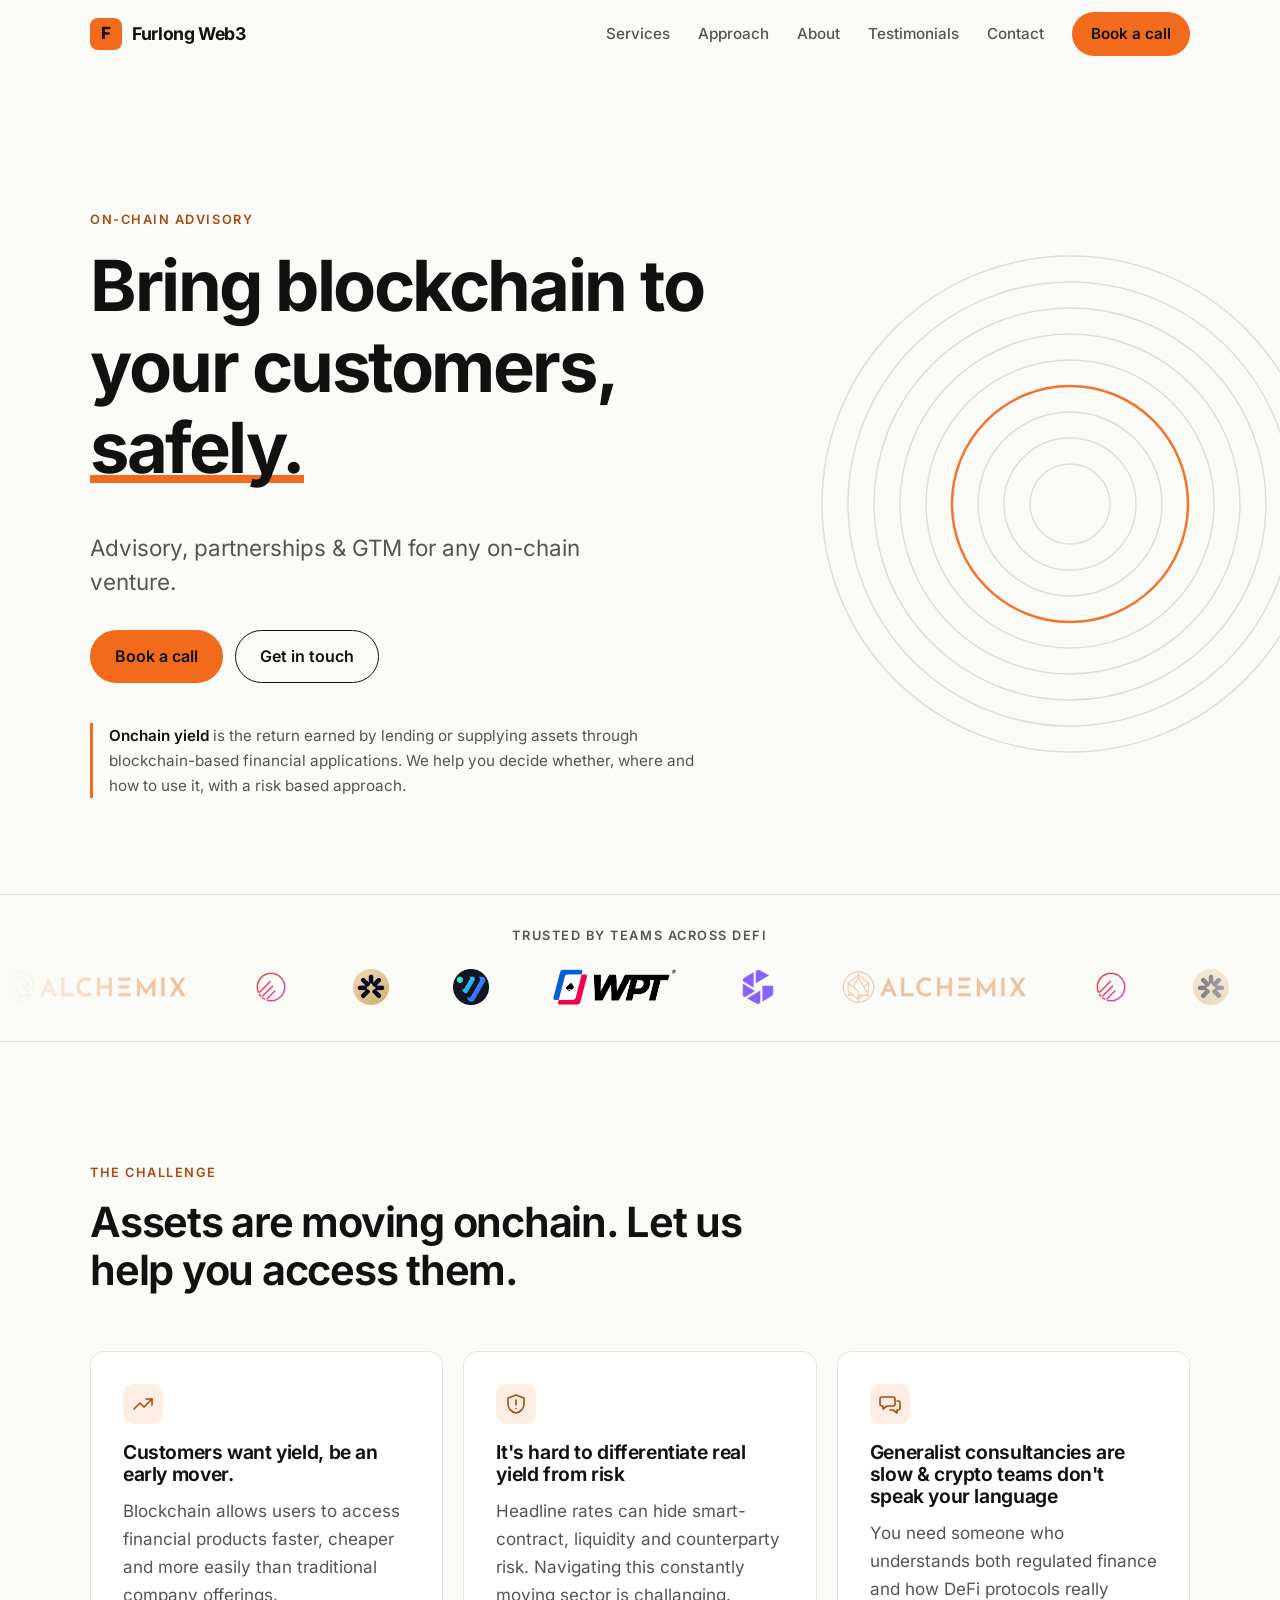
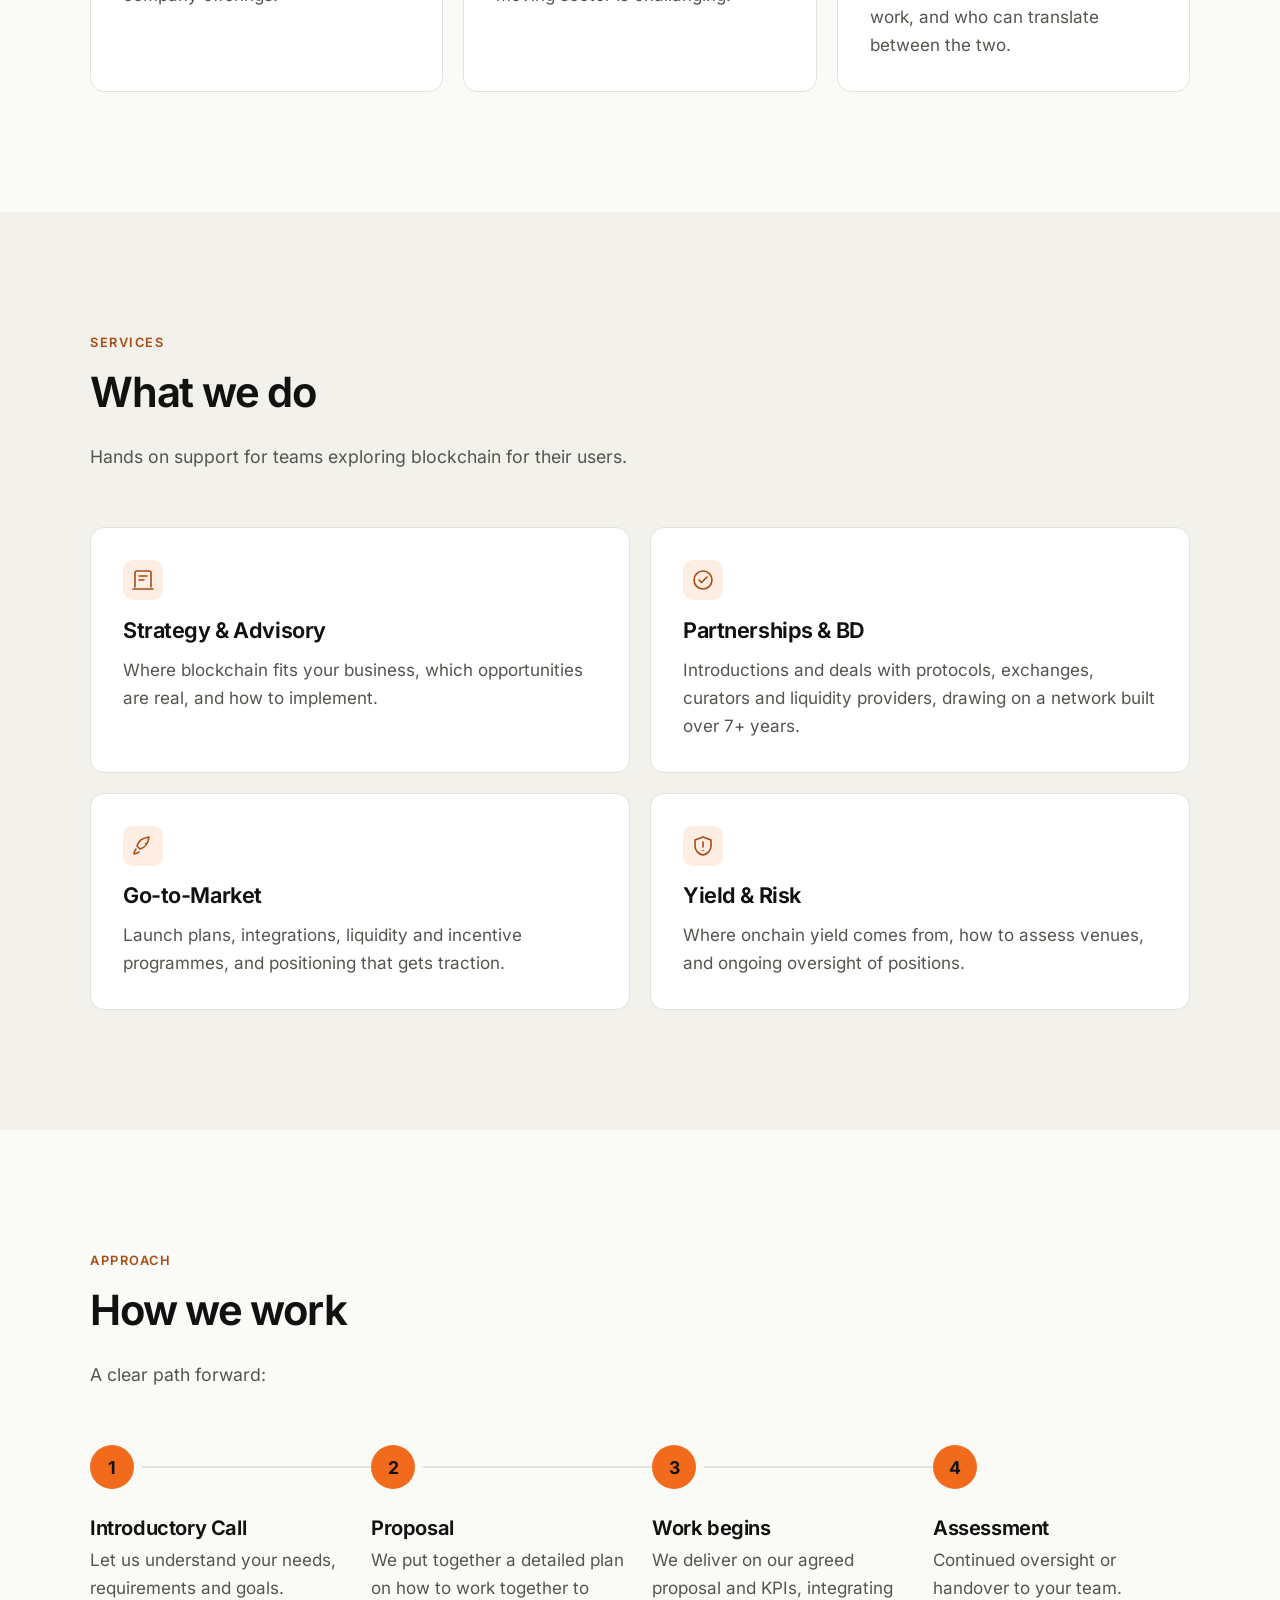
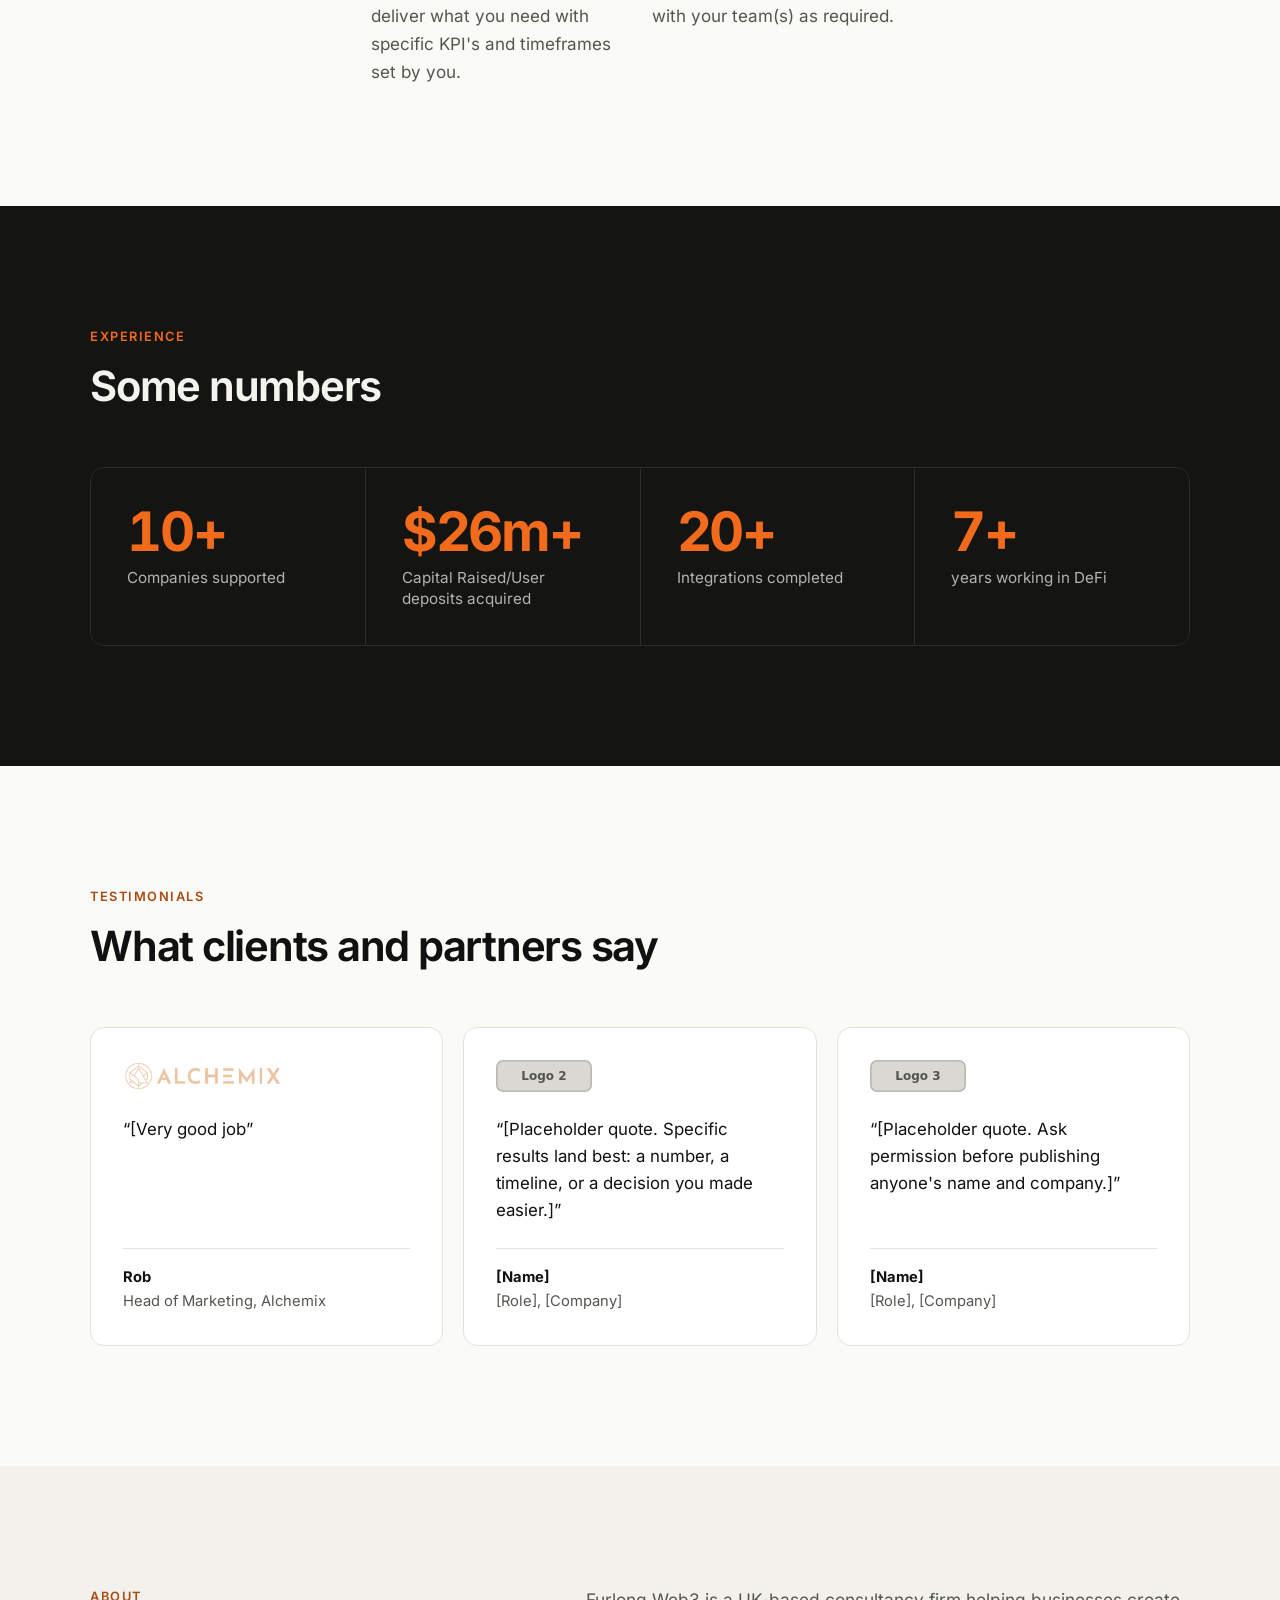
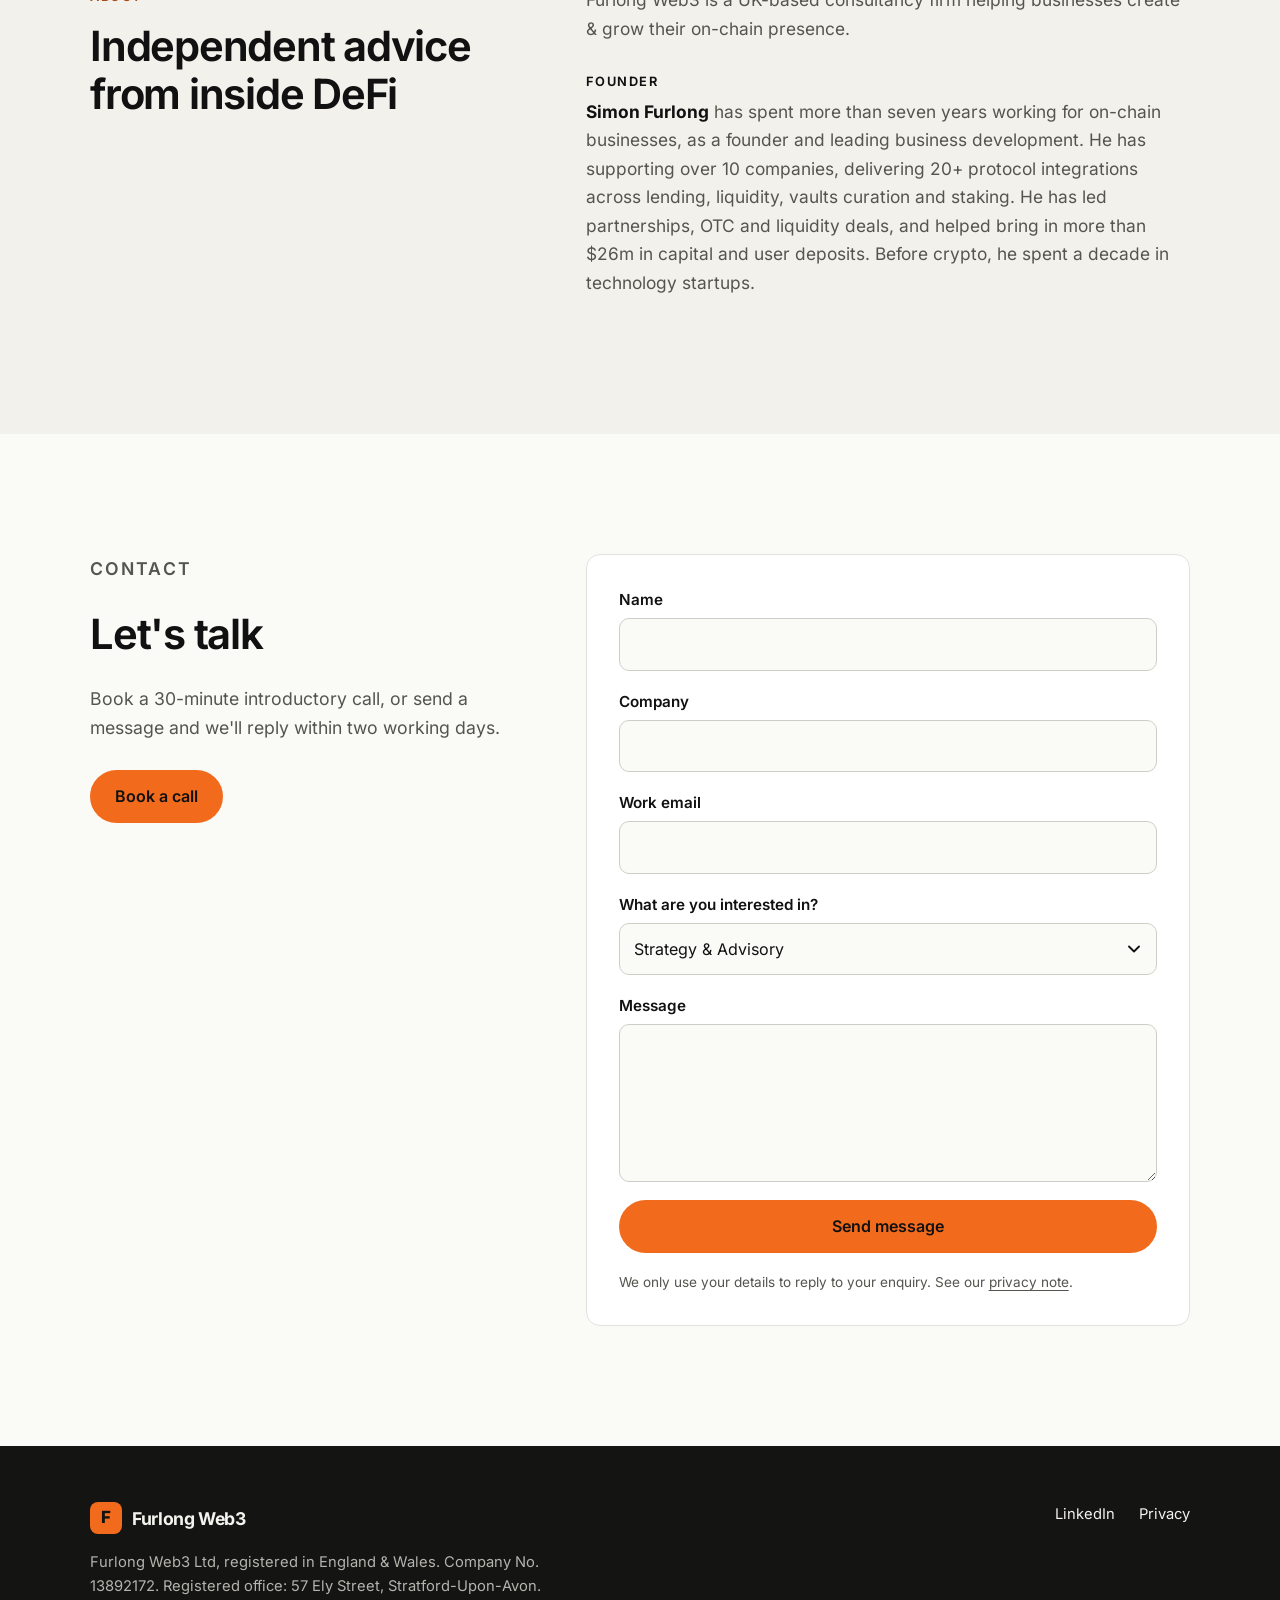
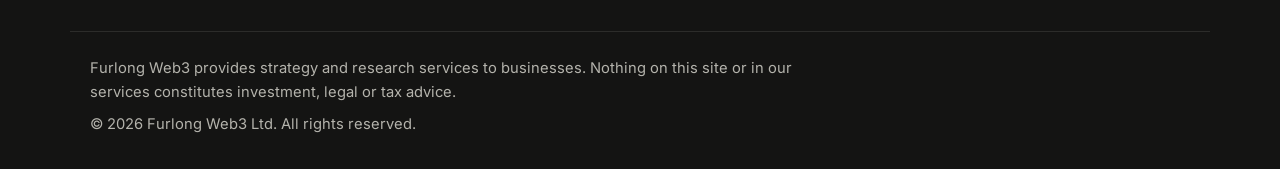
==== index.html @ 5fdbb3d7 "Update index.html" ====
<!doctype html>
<html lang="en-GB">
<head>
  <meta charset="utf-8">
  <meta name="viewport" content="width=device-width, initial-scale=1">

  <!-- ============================================================
       SEO & SHARING
       EDIT: brand name — if you rename the business, also change
       "Furlong Web3" in the tags below (search engines and social
       previews read these before any JavaScript runs).
       EDIT: replace https://YOUR-DOMAIN.com with your real domain.
       ============================================================ -->
  <title>Furlong Web3 | DeFi yield advisory for fintechs and financial firms</title>
  <meta name="description" content="Furlong Web3 helps fintechs, neobanks, exchanges, wallets and financial firms offer or use onchain (DeFi) yield safely, from first briefing to launch and ongoing oversight. UK-based.">
  <link rel="canonical" href="https://YOUR-DOMAIN.com/">
  <meta name="theme-color" content="#FAFAF7">

  <!-- Open Graph (LinkedIn, Slack, WhatsApp, Facebook previews) -->
  <meta property="og:type" content="website">
  <meta property="og:site_name" content="Furlong Web3">
  <meta property="og:title" content="Furlong Web3 | Bring DeFi yield to your customers, safely">
  <meta property="og:description" content="Advisory for fintechs and financial firms entering onchain yield, from first briefing to launch and beyond.">
  <meta property="og:url" content="https://YOUR-DOMAIN.com/">
  <meta property="og:image" content="https://YOUR-DOMAIN.com/assets/og-image.png">
  <meta property="og:image:width" content="1200">
  <meta property="og:image:height" content="630">
  <meta property="og:image:alt" content="Furlong Web3: DeFi yield advisory for fintechs and financial firms">
  <meta property="og:locale" content="en_GB">

  <!-- Twitter / X card -->
  <meta name="twitter:card" content="summary_large_image">
  <meta name="twitter:title" content="Furlong Web3 | Bring DeFi yield to your customers, safely">
  <meta name="twitter:description" content="Advisory for fintechs and financial firms entering onchain yield, from first briefing to launch and beyond.">
  <meta name="twitter:image" content="https://YOUR-DOMAIN.com/assets/og-image.png">

  <!-- Icons -->
  <link rel="icon" href="assets/favicon.svg" type="image/svg+xml">
  <link rel="icon" href="assets/favicon-32.png" sizes="32x32" type="image/png">
  <link rel="apple-touch-icon" href="assets/apple-touch-icon.png">

  <!-- Font (self-hosted, so no third-party requests) + styles -->
  <link rel="preload" href="assets/fonts/inter-var-latin.woff2" as="font" type="font/woff2" crossorigin>
  <link rel="stylesheet" href="styles.css">
  <script>document.documentElement.classList.add('js')</script>
  <script defer src="script.js"></script>

  <!-- OPTIONAL: privacy-friendly analytics (no cookies, so no cookie banner needed).
       Pick ONE of the two snippets below and delete the two lines around it
       that say "START" and "END". -->
  <!-- Plausible (paid): set YOUR-DOMAIN.com. -->
  <!-- Plausible START
  <script defer data-domain="YOUR-DOMAIN.com" src="https://plausible.io/js/script.js"></script>
  END -->
  <!-- Cloudflare Web Analytics (free): token from Cloudflare dashboard, Web Analytics. -->
  <!-- Cloudflare START
  <script defer src="https://static.cloudflareinsights.com/beacon.min.js" data-cf-beacon='{"token": "YOUR-CLOUDFLARE-TOKEN"}'></script>
  END -->
</head>
<body>
  <a class="skip-link" href="#main">Skip to content</a>

  <!-- ==================== HEADER ==================== -->
  <header class="site-header" id="top">
    <div class="container header-inner">
      <a class="logo" href="#top">
        <span class="logo-mark" aria-hidden="true">F</span>
        <span class="logo-text" data-brand>Furlong Web3</span>
      </a>

      <button class="menu-toggle" type="button" aria-expanded="false" aria-controls="site-nav">
        <span class="menu-toggle-bars" aria-hidden="true"></span>
        <span class="menu-toggle-label">Menu</span>
      </button>

      <nav class="site-nav" id="site-nav" aria-label="Main">
        <ul>
          <li><a href="#services">Services</a></li>
          <li><a href="#approach">Approach</a></li>
          <li><a href="#about">About</a></li>
          <!-- If you hide the Testimonials section, delete this line too -->
          <li><a href="#testimonials">Testimonials</a></li>
          <li><a href="#contact">Contact</a></li>
        </ul>
        <!-- EDIT: Calendly link (appears 3 times on this page; use find-and-replace) -->
        <a class="btn btn-primary btn-sm" href="https://calendly.com/simon-furlong87/30min" target="_blank" rel="noopener">Book a call</a>
      </nav>
    </div>
  </header>

  <main id="main">

    <!-- ==================== HERO ==================== -->
    <section class="hero" aria-labelledby="hero-title">
      <div class="container hero-inner">
        <!-- Decorative rings (desktop only) -->
        <svg class="hero-art" viewBox="0 0 520 520" aria-hidden="true" focusable="false"><g fill="none" stroke="currentColor" stroke-width="1.5"><circle cx="260" cy="260" r="40"/><circle cx="260" cy="260" r="66"/><circle cx="260" cy="260" r="92"/><circle cx="260" cy="260" r="118"/><circle cx="260" cy="260" r="144"/><circle cx="260" cy="260" r="170"/><circle cx="260" cy="260" r="196"/><circle cx="260" cy="260" r="222"/><circle cx="260" cy="260" r="248"/></g><circle class="hero-art-accent" cx="260" cy="260" r="118" fill="none" stroke-width="2.5"/></svg>
        <!-- EDIT: hero eyebrow -->
        <p class="eyebrow reveal">On-chain Advisory</p>
        <!-- EDIT: hero headline -->
        <h1 id="hero-title" class="reveal">Bring blockchain to your customers, <span class="accent-underline">safely.</span></h1>
        <!-- EDIT: hero subheading -->
        <p class="lead reveal">Advisory, partnerships & GTM for any on-chain venture.</p>
        <div class="hero-actions reveal">
          <!-- EDIT: Calendly link -->
          <a class="btn btn-primary" href="https://calendly.com/simon-furlong87/30min" target="_blank" rel="noopener">Book a call</a>
          <a class="btn btn-secondary" href="#contact">Get in touch</a>
        </div>
        <!-- EDIT: plain-English definition for non-crypto readers -->
        <p class="hero-note reveal"><strong>Onchain yield</strong> is the return earned by lending or supplying assets through blockchain-based financial applications. We help you decide whether, where and how to use it, with a risk based approach.</p>
      </div>
    </section>

    <!-- ==================== LOGO CAROUSEL ====================
         Only show a company's logo if you have its permission.

         ADD A LOGO
           1. Put the file in assets/logos/ (e.g. assets/logos/acme.svg).
              SVG is best; a PNG with a transparent background is fine.
           2. Copy one <li> line and change src, alt, width and height.
              Do this in BOTH lists below: the main list AND the duplicate
              list (the copy makes the loop seamless).
              width/height only need the right proportions: for a logo
              that's 3x wider than tall, use width="120" height="40".

         REMOVE A LOGO
           Delete its <li> line from BOTH lists.

         CHANGE THE SCROLL SPEED
           In styles.css, change  --marquee-speed: 40s;
           Bigger number = slower. Smaller = faster.

         OPTIONAL: LINK A LOGO TO THE COMPANY'S SITE
           Replace the <img ...> in a line with the linked version shown
           in the "Logo 1" example comment. In the duplicate list, add
           tabindex="-1" to the <a> so keyboard users don't tab through
           the same links twice.
         ======================================================== -->
    <section class="logo-marquee" aria-labelledby="marquee-title">
      <div class="container">
        <!-- EDIT: carousel heading -->
        <h2 class="marquee-label" id="marquee-title">Trusted by teams across DeFi</h2>
      </div>
      <div class="marquee">
        <div class="marquee-track">
          <!-- EDIT: logos, main list -->
          <ul class="marquee-list">
            <!-- Linked example:
            <li><a href="https://example.com" target="_blank" rel="noopener"><img src="assets/logos/logo-1.svg" alt="Logo 1" width="120" height="40" decoding="async"></a></li>
            -->
            <li><img src="assets/logos/Alchemix.png" alt="Logo 1" width="120" height="40" decoding="async"></li>
            <li><img src="assets/logos/ethstrat.png" alt="Logo 2" width="120" height="40" decoding="async"></li>
            <li><img src="assets/logos/Hinkal.png" alt="Logo 3" width="120" height="40" decoding="async"></li>
            <li><img src="assets/logos/Venus.png" alt="Logo 4" width="120" height="40" decoding="async"></li>
            <li><img src="assets/logos/WPT.png" alt="Logo 5" width="120" height="40" decoding="async"></li>
            <li><img src="assets/logos/Geode.png" alt="Logo 6" width="120" height="40" decoding="async"></li>
          </ul>
          <!-- EDIT: logos, DUPLICATE list. Keep it identical to the list above.
               aria-hidden hides it from screen readers so logos aren't read twice. -->
          <ul class="marquee-list" aria-hidden="true">
           <li><img src="assets/logos/Alchemix.png" alt="Logo 1" width="120" height="40" decoding="async"></li>
            <li><img src="assets/logos/ethstrat.png" alt="Logo 2" width="120" height="40" decoding="async"></li>
            <li><img src="assets/logos/Hinkal.png" alt="Logo 3" width="120" height="40" decoding="async"></li>
            <li><img src="assets/logos/Venus.png" alt="Logo 4" width="120" height="40" decoding="async"></li>
            <li><img src="assets/logos/WPT.png" alt="Logo 5" width="120" height="40" decoding="async"></li>
            <li><img src="assets/logos/Geode.png" alt="Logo 6" width="120" height="40" decoding="async"></li>
          </ul>
        </div>
      </div>
    </section>

    <!-- ==================== OLD CREDIBILITY STRIP (switched off) ====================
         To bring it back: delete the two lines that say "Old strip START" and
         "Old strip END", and delete the logo carousel section above. -->
    <!-- Old strip START
    <section class="cred-strip" aria-label="Experience">
      <div class="container cred-inner">
        <p class="cred-label">Experience across</p>
        <ul class="cred-list">
          <li>Lending</li>
          <li>Liquidity Provision</li>
          <li>Vaults</li>
          <li>Options</li>
          <li>Staking</li>
          <li>CDPs</li>
        </ul>
      </div>
    </section>
    Old strip END -->

    <!-- ==================== THE PROBLEM ==================== -->
    <section class="section" id="problem" aria-labelledby="problem-title">
      <div class="container">
        <div class="section-head reveal">
          <p class="eyebrow">The challenge</p>
          <h2 id="problem-title">Assets are moving onchain. Let us help you access them.</h2>
        </div>
        <div class="card-grid card-grid-3">
          <!-- EDIT: problem card 1 -->
          <article class="card reveal">
            <svg class="icon" viewBox="0 0 24 24" aria-hidden="true"><path d="M3 17l6-6 4 4 8-8"/><path d="M15 7h6v6"/></svg>
            <h3>Customers want yield, be an early mover.</h3>
            <p>Blockchain allows users to access financial products faster, cheaper and more easily than traditional company offerings. </p>
          </article>
          <!-- EDIT: problem card 2 -->
          <article class="card reveal">
            <svg class="icon" viewBox="0 0 24 24" aria-hidden="true"><path d="M12 3l8 3v6c0 4.5-3.4 8.2-8 9-4.6-.8-8-4.5-8-9V6l8-3z"/><path d="M12 8v5"/><path d="M12 16.5v.01"/></svg>
            <h3>It's hard to differentiate real yield from risk</h3>
            <p>Headline rates can hide smart-contract, liquidity and counterparty risk. Navigating this constantly moving sector is challanging.</p>
          </article>
          <!-- EDIT: problem card 3 -->
          <article class="card reveal">
            <svg class="icon" viewBox="0 0 24 24" aria-hidden="true"><path d="M4 5h11a2 2 0 012 2v5a2 2 0 01-2 2H9l-4 3v-3H4a2 2 0 01-2-2V7a2 2 0 012-2z"/><path d="M19 9h1a2 2 0 012 2v5a2 2 0 01-2 2h-1v3l-4-3h-3"/></svg>
            <h3>Generalist consultancies are slow & crypto teams don't speak your language</h3>
            <p>You need someone who understands both regulated finance and how DeFi protocols really work, and who can translate between the two.</p>
          </article>
        </div>
      </div>
    </section>

    <!-- ==================== SERVICES ==================== -->
<section class="section section-alt" id="services" aria-labelledby="services-title">
  <div class="container">
    <div class="section-head reveal">
      <p class="eyebrow">Services</p>
      <h2 id="services-title">What we do</h2>
      <p class="section-intro">Hands on support for teams exploring blockchain for their users.</p>
    </div>
    <ul class="card-grid card-grid-2 services">
      <!-- EDIT: service 1 -->
      <li class="card service reveal">
        <svg class="icon" viewBox="0 0 24 24" aria-hidden="true"><path d="M4 19V5a2 2 0 012-2h12a2 2 0 012 2v14"/><path d="M2 21h20"/><path d="M8 8h8M8 12h5"/></svg>
        <h3>Strategy &amp; Advisory</h3>
        <p>Where blockchain fits your business, which opportunities are real, and how to implement.</p>
      </li>
      <!-- EDIT: service 2 -->
      <li class="card service reveal">
        <svg class="icon" viewBox="0 0 24 24" aria-hidden="true"><path d="M8 12l2.5 2.5L16 9"/><circle cx="12" cy="12" r="9"/></svg>
        <h3>Partnerships &amp; BD</h3>
        <p>Introductions and deals with protocols, exchanges, curators and liquidity providers, drawing on a network built over 7+ years.</p>
      </li>
      <!-- EDIT: service 3 -->
      <li class="card service reveal">
        <svg class="icon" viewBox="0 0 24 24" aria-hidden="true"><path d="M5 15c-1.5 1.5-2 5-2 5s3.5-.5 5-2"/><path d="M9 15l-3-3c1-4 4.5-8 12-9-1 7.5-5 11-9 12z"/><path d="M14.5 9.5h.01"/></svg>
        <h3>Go-to-Market</h3>
        <p>Launch plans, integrations, liquidity and incentive programmes, and positioning that gets traction.</p>
      </li>
      <!-- EDIT: service 4 -->
      <li class="card service reveal">
        <svg class="icon" viewBox="0 0 24 24" aria-hidden="true"><path d="M12 3l8 3v6c0 4.5-3.4 8.2-8 9-4.6-.8-8-4.5-8-9V6l8-3z"/><path d="M12 8v5"/><path d="M12 16.5v.01"/></svg>
        <h3>Yield &amp; Risk</h3>
        <p>Where onchain yield comes from, how to assess venues, and ongoing oversight of positions.</p>
      </li>
    </ul>
  </div>
</section>

    <!-- ==================== APPROACH ==================== -->
    <section class="section" id="approach" aria-labelledby="approach-title">
      <div class="container">
        <div class="section-head reveal">
          <p class="eyebrow">Approach</p>
          <h2 id="approach-title">How we work</h2>
          <p class="section-intro">A clear path forward:</p>
        </div>
        <ol class="steps">
          <!-- EDIT: step 1 -->
          <li class="step reveal">
            <span class="step-num" aria-hidden="true">1</span>
            <h3>Introductory Call</h3>
            <p>Let us understand your needs, requirements and goals.</p>
          </li>
          <!-- EDIT: step 2 -->
          <li class="step reveal">
            <span class="step-num" aria-hidden="true">2</span>
            <h3>Proposal</h3>
            <p>We put together a detailed plan on how to work together to deliver what you need with specific KPI's and timeframes set by you.</p>
          </li>
          <!-- EDIT: step 3 -->
          <li class="step reveal">
            <span class="step-num" aria-hidden="true">3</span>
            <h3>Work begins</h3>
            <p>We deliver on our agreed proposal and KPIs, integrating with your team(s) as required.</p>
          </li>
          <!-- EDIT: step 4 -->
          <li class="step reveal">
            <span class="step-num" aria-hidden="true">4</span>
            <h3>Assessment</h3>
            <p>Continued oversight or handover to your team.</p>
          </li>
        </ol>
      </div>
    </section>

    <!-- ==================== TRACK RECORD ==================== -->
    <section class="section section-dark" id="track-record" aria-labelledby="track-title">
      <div class="container">
        <div class="section-head reveal">
          <p class="eyebrow">Experience</p>
          <h2 id="track-title">Some numbers</h2>
        </div>
        <ul class="stats">
          
          <li class="stat reveal"><span class="stat-value">10+</span><span class="stat-label">Companies supported</span></li>
          <li class="stat reveal"><span class="stat-value">$26m+</span><span class="stat-label">Capital Raised/User deposits acquired</span></li>
          <li class="stat reveal"><span class="stat-value">20+</span><span class="stat-label">Integrations completed</span></li>
          <li class="stat reveal"><span class="stat-value">7+</span><span class="stat-label">years working in DeFi</span></li>
          
         
        </ul>
      </div>
    </section>


    <!-- ==================== TESTIMONIALS ====================
         TO HIDE THIS WHOLE SECTION: add the word  hidden  to the opening
         <section> tag below, e.g. <section hidden class="section" ...>
         and delete the "Testimonials" link in the header nav.
         TO REMOVE ONE QUOTE: delete everything from its
         "EDIT: testimonial N" comment to the closing </figure>.
         With 1 or 2 quotes the layout adjusts automatically.
         LOGOS: each card has a company logo above the quote. Change src and
         alt (and width/height to match its proportions). No logo? Delete
         the <img ...> line and the card closes up neatly.
         ===================================================== -->
    <section class="section" id="testimonials" aria-labelledby="testimonials-title">
      <div class="container">
        <div class="section-head reveal">
          <p class="eyebrow">Testimonials</p>
          <h2 id="testimonials-title">What clients and partners say</h2>
        </div>
        <div class="card-grid card-grid-3 testimonials">
          <!-- EDIT: testimonial 1 -->
          <figure class="card quote reveal">
            <!-- EDIT: testimonial 1 logo -->
            <img class="quote-logo" src="assets/logos/Alchemix.png" alt="Alchemix" width="120" height="40" loading="lazy" decoding="async">
            <blockquote>
              <p>“[Very good job”</p>
            </blockquote>
            <figcaption><strong>Rob</strong><span>Head of Marketing, Alchemix</span></figcaption>
          </figure>
          <!-- EDIT: testimonial 2 -->
          <figure class="card quote reveal">
            <!-- EDIT: testimonial 2 logo -->
            <img class="quote-logo" src="assets/logos/logo-2.svg" alt="[Company] logo" width="120" height="40" loading="lazy" decoding="async">
            <blockquote>
              <p>“[Placeholder quote. Specific results land best: a number, a timeline, or a decision you made easier.]”</p>
            </blockquote>
            <figcaption><strong>[Name]</strong><span>[Role], [Company]</span></figcaption>
          </figure>
          <!-- EDIT: testimonial 3 -->
          <figure class="card quote reveal">
            <!-- EDIT: testimonial 3 logo -->
            <img class="quote-logo" src="assets/logos/logo-3.svg" alt="[Company] logo" width="120" height="40" loading="lazy" decoding="async">
            <blockquote>
              <p>“[Placeholder quote. Ask permission before publishing anyone's name and company.]”</p>
            </blockquote>
            <figcaption><strong>[Name]</strong><span>[Role], [Company]</span></figcaption>
          </figure>
        </div>
      </div>
    </section>

    <!-- ==================== ABOUT ==================== -->
    <section class="section section-alt" id="about" aria-labelledby="about-title">
      <div class="container about-grid">
        <div class="reveal">
          <p class="eyebrow">About</p>
          <h2 id="about-title">Independent advice from inside DeFi</h2>
        </div>
        <div class="about-body reveal">
          <!-- EDIT: company paragraph -->
          <p><span data-brand>Furlong Web3</span> is a UK-based consultancy firm helping businesses create & grow their on-chain presence.</p>
          <!-- EDIT: founder bio (third person; replace [Founder Name]) -->
          <h3>Founder</h3>
          <p><strong>Simon Furlong</strong> has spent more than seven years working for on-chain businesses, as a founder and leading business development. He has supporting over 10 companies, delivering 20+ protocol integrations across lending, liquidity, vaults curation and staking. He has led partnerships, OTC and liquidity deals, and helped bring in more than $26m in capital and user deposits. Before crypto, he spent a decade in technology startups.</p>
        </div>
      </div>
    </section>

    <!-- ==================== INSIGHTS ==================== -->
    <section hidden class="section insights" aria-labelledby="insights-title">
      <div class="container">
        <div class="insights-box reveal">
          <div>
            <h2 id="insights-title">Read our thinking on DeFi yield and risk</h2>
            <p>Plain-English notes on where yield comes from, what's changing, and what it means for financial firms.</p>
          </div>
          <!-- EDIT: Substack link (appears twice on this page) -->
          <a class="btn btn-secondary" href="https://YOUR-SUBSTACK.substack.com" target="_blank" rel="noopener">Read on Substack</a>
        </div>
      </div>
    </section>

    <!-- ==================== CONTACT ==================== -->
    <section class="section" id="contact" aria-labelledby="contact-title">
      <div class="container contact-grid">
        <div class="contact-intro reveal">
          <p class="eyebrow">Contact</p>
          <h2 id="contact-title">Let's talk</h2>
          <p>Book a 30-minute introductory call, or send a message and we'll reply within two working days.</p>
          <!-- EDIT: Calendly link -->
          <a class="btn btn-primary" href="https://calendly.com/simon-furlong87/30min" target="_blank" rel="noopener">Book a call</a>

          <!-- OPTIONAL: Calendly inline embed. To show the booking calendar
               on the page as well as the button, delete the two lines that
               say "START" and "END" below, and set your link.
               Note: this loads a script from Calendly, which sets cookies. -->
          <!-- Calendly embed START
          <div class="calendly-inline-widget" data-url="https://calendly.com/simon-furlong87/30min?hide_gdpr_banner=1" style="min-width:300px;height:700px;margin-top:2rem"></div>
          <script async src="https://assets.calendly.com/assets/external/widget.js"></script>
          END -->
        </div>

        <!-- EDIT: Formspree endpoint — replace YOUR-ID with your form ID.
             Until you do, the form runs in TEST MODE: it shows a success
             message but sends nothing. -->
        <form class="contact-form card reveal" id="contact-form" action="https://formspree.io/f/myewdgvk" method="POST" novalidate>
          <div class="field">
            <label for="f-name">Name</label>
            <input id="f-name" name="name" type="text" autocomplete="name" required aria-describedby="f-name-err">
            <p class="field-error" id="f-name-err" hidden>Please enter your name.</p>
          </div>
          <div class="field">
            <label for="f-company">Company</label>
            <input id="f-company" name="company" type="text" autocomplete="organization" required aria-describedby="f-company-err">
            <p class="field-error" id="f-company-err" hidden>Please enter your company.</p>
          </div>
          <div class="field">
            <label for="f-email">Work email</label>
            <input id="f-email" name="email" type="email" autocomplete="email" required aria-describedby="f-email-err">
            <p class="field-error" id="f-email-err" hidden>Please enter a valid email address.</p>
          </div>
          <div class="field">
            <label for="f-interest">What are you interested in?</label>
            <select id="f-interest" name="interest">
              <option>Strategy &amp; Advisory</option>
              <option>Partnerships &amp; BD</option>
              <option>Go to market</option>
              <option>Yield &amp; Risk</option>
              <option>Education</option>
              <option>Other</option>
            </select>
          </div>
          <div class="field">
            <label for="f-message">Message</label>
            <textarea id="f-message" name="message" rows="5" required minlength="10" aria-describedby="f-message-err"></textarea>
            <p class="field-error" id="f-message-err" hidden>Please add a short message (at least 10 characters).</p>
          </div>

          <!-- Spam trap ("honeypot"): hidden from people, bots fill it in.
               Formspree discards any submission where _gotcha has a value. -->
          <div class="hp" aria-hidden="true">
            <label for="f-gotcha">Leave this field empty</label>
            <input id="f-gotcha" type="text" name="_gotcha" tabindex="-1" autocomplete="off">
          </div>
          <input type="hidden" name="_subject" value="New website enquiry">

          <button class="btn btn-primary btn-block" type="submit">Send message</button>
          <p class="form-status" id="form-status" role="status" aria-live="polite"></p>
          <p class="form-small">We only use your details to reply to your enquiry. See our <a href="privacy.html">privacy note</a>.</p>
        </form>
      </div>
    </section>
  </main>

  <!-- ==================== FOOTER ==================== -->
  <footer class="site-footer">
    <div class="container footer-grid">
      <div>
        <a class="logo logo-footer" href="#top">
          <span class="logo-mark" aria-hidden="true">F</span>
          <span class="logo-text" data-brand>Furlong Web3</span>
        </a>
        <!-- EDIT: company number and registered office -->
        <p class="footer-legal">Furlong Web3 Ltd, registered in England &amp; Wales. Company No. 13892172. Registered office: 57 Ely Street, Stratford-Upon-Avon.</p>
      </div>
      <ul class="footer-links">
        <!-- EDIT: LinkedIn company page URL -->
        <li><a href="https://www.linkedin.com/in/simon-furlong-2a671736/" target="_blank" rel="noopener">LinkedIn</a></li>
        <!-- EDIT: Substack link (hidden). To show it, delete the START and END lines. -->
        <!-- Substack START
        <li><a href="https://YOUR-SUBSTACK.substack.com" target="_blank" rel="noopener">Substack</a></li>
        Substack END -->
        <li><a href="privacy.html">Privacy</a></li>
      </ul>
    </div>
    <div class="container footer-bottom">
      <p class="disclaimer"><span data-brand>Furlong Web3</span> provides strategy and research services to businesses. Nothing on this site or in our services constitutes investment, legal or tax advice.</p>
      <p>© <span data-year>2026</span> Furlong Web3 Ltd. All rights reserved.</p>
    </div>
  </footer>
</body>
</html>
---- styles.css ----
/* ==========================================================
   Furlong Web3 — styles
   EDIT THE LOOK HERE: change the colours and sizes in :root.
   Everything else on the site reads from these variables.
   ========================================================== */

:root {
  /* Brand colours */
  --accent: #F26B1D;            /* EDIT: accent colour (buttons, highlights, step numbers) */
  --accent-hover: #E05A0C;      /* slightly darker accent for button hover */
  /* Darker version of the accent used for small text, so it stays readable.
     Worked out automatically from --accent (fallback first for older browsers). */
  --accent-ink: #A94B14;
  --accent-ink: color-mix(in srgb, var(--accent) 70%, #000);
  --on-accent: #111111;         /* text colour on accent buttons */

  /* Neutrals */
  --bg: #FAFAF7;                /* page background (off-white) */
  --bg-alt: #F2F1EC;            /* alternate section background */
  --surface: #FFFFFF;           /* cards */
  --text: #111111;              /* main text */
  --muted: #55554F;             /* secondary text */
  --line: #E3E2DC;              /* borders */
  --dark: #141413;              /* dark section background */
  --dark-text: #F4F3EE;
  --dark-muted: #B4B3AC;

  /* Type */
  --font: "Inter", system-ui, -apple-system, "Segoe UI", Roboto, "Helvetica Neue", Arial, sans-serif;

  /* Layout */
  --max: 1100px;
  --gutter: 20px;
  --radius: 14px;
  --section-pad: clamp(64px, 10vw, 120px);
}

/* Self-hosted Inter (variable weight), no Google requests */
@font-face {
  font-family: "Inter";
  src: url("assets/fonts/inter-var-latin.woff2") format("woff2");
  font-weight: 100 900;
  font-style: normal;
  font-display: swap;
}

/* ---------- Base ---------- */
*, *::before, *::after { box-sizing: border-box; }
html { -webkit-text-size-adjust: 100%; scroll-behavior: smooth; scroll-padding-top: 80px; }
body {
  margin: 0;
  background: var(--bg);
  color: var(--text);
  font-family: var(--font);
  font-size: 1.0625rem;
  line-height: 1.65;
  -webkit-font-smoothing: antialiased;
  text-rendering: optimizeLegibility;
}
img, svg { display: block; max-width: 100%; }
h1, h2, h3 { line-height: 1.15; letter-spacing: -0.02em; margin: 0 0 0.6em; font-weight: 650; }
h1 { font-size: clamp(2.4rem, 6.5vw, 4.4rem); letter-spacing: -0.035em; font-weight: 700; }
h2 { font-size: clamp(1.8rem, 4vw, 2.6rem); letter-spacing: -0.03em; }
h3 { font-size: 1.2rem; }
p { margin: 0 0 1em; }
a { color: inherit; text-underline-offset: 3px; }
a:hover { color: var(--accent-ink); }
ul, ol { padding: 0; margin: 0; list-style: none; }
[hidden] { display: none !important; }

:focus-visible { outline: 3px solid var(--accent); outline-offset: 3px; border-radius: 4px; }

.container { width: 100%; max-width: calc(var(--max) + var(--gutter) * 2); margin: 0 auto; padding: 0 var(--gutter); }

.skip-link {
  position: absolute; left: 12px; top: -60px; z-index: 100;
  background: var(--text); color: var(--bg); padding: 10px 16px; border-radius: 8px; text-decoration: none;
}
.skip-link:focus { top: 12px; color: var(--bg); }

.eyebrow {
  font-size: 0.8rem; font-weight: 600; letter-spacing: 0.12em; text-transform: uppercase;
  color: var(--accent-ink); margin-bottom: 1rem;
}

/* ---------- Buttons ---------- */
.btn {
  display: inline-flex; align-items: center; justify-content: center; gap: 8px;
  min-height: 48px; padding: 12px 24px; border-radius: 999px;
  font: inherit; font-size: 1rem; font-weight: 600; text-decoration: none; cursor: pointer;
  border: 1.5px solid transparent;
  transition: background-color .2s ease, border-color .2s ease, color .2s ease, transform .2s ease, box-shadow .2s ease;
}
.btn:hover { transform: translateY(-1px); }
.btn:active { transform: none; }
.btn-primary { background: var(--accent); color: var(--on-accent); }
.btn-primary:hover { background: var(--accent-hover); color: var(--on-accent); box-shadow: 0 6px 18px -8px var(--accent); }
.btn-secondary { background: transparent; color: var(--text); border-color: var(--text); }
.btn-secondary:hover { background: var(--text); color: var(--bg); }
.btn-sm { min-height: 40px; padding: 8px 18px; font-size: 0.95rem; }
.btn-block { width: 100%; }
.btn[disabled] { opacity: .6; cursor: progress; transform: none; }

/* ---------- Header ---------- */
.site-header {
  position: sticky; top: 0; z-index: 50;
  background: color-mix(in srgb, var(--bg) 88%, transparent);
  -webkit-backdrop-filter: saturate(160%) blur(12px);
  backdrop-filter: saturate(160%) blur(12px);
  border-bottom: 1px solid transparent;
  transition: border-color .2s ease;
}
.site-header.is-scrolled { border-bottom-color: var(--line); }
.header-inner { display: flex; align-items: center; justify-content: space-between; min-height: 68px; gap: 16px; }

.logo { display: inline-flex; align-items: center; gap: 10px; text-decoration: none; font-weight: 700; font-size: 1.1rem; letter-spacing: -0.02em; }
.logo:hover { color: var(--text); }
.logo-mark {
  display: grid; place-items: center; width: 32px; height: 32px; border-radius: 8px;
  background: var(--accent); color: var(--on-accent); font-weight: 800; font-size: 1.05rem;
}

.menu-toggle {
  display: inline-flex; align-items: center; gap: 10px;
  min-height: 44px; padding: 8px 14px; border: 1.5px solid var(--line); border-radius: 999px;
  background: var(--surface); color: var(--text); font: inherit; font-size: .95rem; font-weight: 600; cursor: pointer;
}
.menu-toggle-bars, .menu-toggle-bars::before, .menu-toggle-bars::after {
  display: block; width: 16px; height: 2px; background: currentColor; border-radius: 2px; transition: transform .2s ease, background-color .2s ease;
}
.menu-toggle-bars { position: relative; }
.menu-toggle-bars::before, .menu-toggle-bars::after { content: ""; position: absolute; left: 0; }
.menu-toggle-bars::before { top: -5px; }
.menu-toggle-bars::after { top: 5px; }
.menu-toggle[aria-expanded="true"] .menu-toggle-bars { background: transparent; }
.menu-toggle[aria-expanded="true"] .menu-toggle-bars::before { transform: translateY(5px) rotate(45deg); }
.menu-toggle[aria-expanded="true"] .menu-toggle-bars::after { transform: translateY(-5px) rotate(-45deg); }

/* Mobile nav: a dropdown panel under the header */
.site-nav {
  display: none;
  position: absolute; left: 0; right: 0; top: 100%;
  background: var(--bg); border-bottom: 1px solid var(--line);
  padding: 8px var(--gutter) 24px;
  box-shadow: 0 16px 30px -20px rgba(0,0,0,.25);
}
.site-nav.is-open { display: block; }
.site-nav ul { margin-bottom: 16px; }
.site-nav li a { display: block; padding: 14px 0; border-bottom: 1px solid var(--line); text-decoration: none; font-weight: 500; font-size: 1.1rem; }
.site-nav .btn { width: 100%; }

/* No JavaScript? Show the nav as a simple wrapped list instead of a menu button. */
html:not(.js) .menu-toggle { display: none; }
html:not(.js) .site-nav { display: block; position: static; box-shadow: none; border: 0; padding: 0 0 12px; }
html:not(.js) .header-inner { flex-wrap: wrap; }

@media (min-width: 900px) {
  .menu-toggle { display: none; }
  .site-nav, html:not(.js) .site-nav {
    display: flex; align-items: center; gap: 28px;
    position: static; padding: 0; background: none; border: 0; box-shadow: none;
  }
  .site-nav ul { display: flex; gap: 28px; margin: 0; }
  .site-nav li a { padding: 6px 0; border: 0; font-size: .95rem; color: var(--muted); }
  .site-nav li a:hover { color: var(--text); }
  .site-nav .btn { width: auto; }
}

/* ---------- Hero ---------- */
.hero { padding: clamp(56px, 11vw, 140px) 0 clamp(48px, 8vw, 96px); }
.hero { overflow: hidden; }
.hero-inner { position: relative; }
.hero-inner > :not(.hero-art) { position: relative; }
.hero h1 { max-width: 16ch; }
.hero-art { display: none; }
@media (min-width: 1200px) {
  .hero-art {
    display: block; position: absolute; right: -120px; top: 50%; width: 520px; height: 520px;
    transform: translateY(-50%); color: var(--text); pointer-events: none;
  }
  .hero-art g { opacity: .12; }
  .hero-art-accent { stroke: var(--accent); opacity: .9; }
}
.accent-underline {
  background-image: linear-gradient(var(--accent), var(--accent));
  background-repeat: no-repeat; background-size: 100% .12em; background-position: 0 92%;
}
.lead { font-size: clamp(1.15rem, 2.2vw, 1.4rem); color: var(--muted); max-width: 40ch; line-height: 1.5; }
.hero-actions { display: flex; flex-wrap: wrap; gap: 12px; margin: 2rem 0 2.5rem; }
.hero-note {
  max-width: 62ch; font-size: .95rem; color: var(--muted);
  border-left: 3px solid var(--accent); padding-left: 16px; margin: 0;
}
.hero-note strong { color: var(--text); font-weight: 600; }

/* ---------- Credibility strip ---------- */
.cred-strip { border-top: 1px solid var(--line); border-bottom: 1px solid var(--line); padding: 28px 0; }
.cred-inner { display: flex; flex-direction: column; gap: 12px; }
.cred-label { margin: 0; font-size: .8rem; font-weight: 600; letter-spacing: .12em; text-transform: uppercase; color: var(--muted); }
.cred-list { display: flex; flex-wrap: wrap; gap: 8px 0; }
.cred-list li { font-size: clamp(1.05rem, 2.4vw, 1.3rem); font-weight: 600; letter-spacing: -0.01em; color: var(--text); }
.cred-list li:not(:last-child)::after { content: "·"; margin: 0 .7em; color: var(--accent); font-weight: 700; }
@media (min-width: 900px) {
  .cred-inner { flex-direction: row; align-items: center; gap: 40px; }
  .cred-label { white-space: nowrap; }
}

/* ---------- Logo carousel ("marquee") ----------
   CSS only: two identical lists sit side by side and slide left by
   exactly one list's width, then restart, so the loop has no jump. */
.logo-marquee {
  --marquee-speed: 40s;   /* EDIT: scroll speed. Bigger = slower */
  --logo-h: 28px;         /* logo height on phones */
  --logo-gap: 40px;       /* space between logos on phones */
  padding: 32px 0 36px;
  border-top: 1px solid var(--line);
  border-bottom: 1px solid var(--line);
}
@media (min-width: 720px) {
  .logo-marquee { --logo-h: 36px; --logo-gap: 64px; }
}
.marquee-label {
  margin: 0 0 24px; text-align: center;
  font-size: .8rem; font-weight: 600; letter-spacing: .12em; text-transform: uppercase; line-height: 1.4;
  color: var(--muted);
}
.marquee {
  overflow: hidden;
  /* soft fade at the left and right edges */
  -webkit-mask-image: linear-gradient(to right, transparent, #000 12%, #000 88%, transparent);
          mask-image: linear-gradient(to right, transparent, #000 12%, #000 88%, transparent);
}
.marquee-track {
  display: flex; width: max-content;
  animation: marquee-scroll var(--marquee-speed) linear infinite;
}
.marquee:hover .marquee-track,
.marquee:focus-within .marquee-track { animation-play-state: paused; }
.marquee-list {
  display: flex; align-items: center; flex-shrink: 0;
  gap: var(--logo-gap);
  padding-right: var(--logo-gap); /* same gap at the join between the two lists */
}
.marquee-list li { flex-shrink: 0; }
.marquee-list a { display: block; border-radius: 6px; }
.marquee-list img {
  height: var(--logo-h); width: auto; max-width: none;
  /* Logos show in their true colours. For a greyed-out look, add:
     filter: grayscale(1); opacity: .6; */
}
@keyframes marquee-scroll {
  from { transform: translateX(0); }
  to   { transform: translateX(-50%); }
}
/* Reduced motion: no scrolling, just a centred, wrapping row of logos */
@media (prefers-reduced-motion: reduce) {
  .marquee { -webkit-mask-image: none; mask-image: none; }
  .marquee-track { animation: none; display: block; width: auto; }
  .marquee-list { flex-wrap: wrap; flex-shrink: 1; justify-content: center; row-gap: 20px; padding: 0 var(--gutter); }
  .marquee-list[aria-hidden="true"] { display: none; }
}

/* ---------- Sections ---------- */
.section { padding: var(--section-pad) 0; }
.section-alt { background: var(--bg-alt); }
.section-head { max-width: 680px; margin-bottom: clamp(32px, 5vw, 56px); }
.section-intro { color: var(--muted); font-size: 1.1rem; margin: 0; }

/* ---------- Cards ---------- */
.card-grid { display: grid; gap: 20px; }
@media (min-width: 720px) {
  .card-grid-2 { grid-template-columns: repeat(2, 1fr); }
  .card-grid-3 { grid-template-columns: repeat(auto-fit, minmax(260px, 1fr)); }
}
@media (min-width: 1000px) {
  .card-grid-3 { grid-template-columns: repeat(3, 1fr); }
  /* fewer testimonials? keep them a sensible width */
  .testimonials { grid-template-columns: repeat(auto-fit, minmax(300px, 1fr)); }
}
.card {
  background: var(--surface); border: 1px solid var(--line); border-radius: var(--radius);
  padding: clamp(24px, 3vw, 32px);
}
.card h3 { margin-top: 1.1rem; }
.card p { color: var(--muted); margin: 0; }

.icon {
  width: 40px; height: 40px; padding: 8px; border-radius: 10px;
  background: color-mix(in srgb, var(--accent) 12%, transparent);
  color: var(--accent-ink);
  fill: none; stroke: currentColor; stroke-width: 1.6; stroke-linecap: round; stroke-linejoin: round;
}

/* Services */
.service { display: flex; flex-direction: column; transition: border-color .2s ease, transform .2s ease, box-shadow .2s ease; }
.service:hover { border-color: color-mix(in srgb, var(--accent) 45%, var(--line)); box-shadow: 0 18px 40px -28px rgba(0,0,0,.35); }
.service-top { display: flex; justify-content: space-between; align-items: center; }
.service-num { font-size: .9rem; font-weight: 700; letter-spacing: .08em; color: var(--accent-ink); font-variant-numeric: tabular-nums; }
.service h3 { font-size: 1.35rem; }
.ticks { margin-top: 1.25rem; padding-top: 1.25rem; border-top: 1px solid var(--line); display: grid; gap: 8px; }
.ticks li { position: relative; padding-left: 26px; font-size: .95rem; }
.ticks li::before {
  content: ""; position: absolute; left: 2px; top: .5em; width: 12px; height: 7px;
  border-left: 2px solid var(--accent-ink); border-bottom: 2px solid var(--accent-ink); transform: rotate(-45deg);
}

/* ---------- Approach steps ---------- */
.steps { display: grid; gap: 0; counter-reset: step; }
.step { position: relative; padding: 0 0 32px 64px; }
.step:last-child { padding-bottom: 0; }
.step::before { /* vertical connecting line on mobile */
  content: ""; position: absolute; left: 21px; top: 44px; bottom: 0; width: 2px; background: var(--line);
}
.step:last-child::before { display: none; }
.step-num {
  position: absolute; left: 0; top: 0;
  display: grid; place-items: center; width: 44px; height: 44px; border-radius: 50%;
  background: var(--accent); color: var(--on-accent); font-weight: 700; font-size: 1.1rem;
}
.step h3 { margin: 8px 0 6px; font-size: 1.25rem; }
.step p { color: var(--muted); margin: 0; }
@media (min-width: 820px) {
  .steps { grid-template-columns: repeat(4, 1fr); gap: 24px; }
  .step { padding: 64px 0 0; }
  .step::before { left: 52px; right: -24px; top: 21px; bottom: auto; width: auto; height: 2px; }
  .step-num { top: 0; }
}

/* ---------- Track record ---------- */
.section-dark { background: var(--dark); color: var(--dark-text); }
.section-dark .eyebrow { color: var(--accent); } /* bright accent reads fine on dark */
.stats { display: grid; grid-template-columns: repeat(2, 1fr); gap: 1px; background: #2c2c2a; border: 1px solid #2c2c2a; border-radius: var(--radius); overflow: hidden; }
.stat { background: var(--dark); padding: clamp(20px, 4vw, 36px); display: flex; flex-direction: column; gap: 8px; }
.stat-value { font-size: clamp(2.2rem, 6vw, 3.4rem); font-weight: 700; letter-spacing: -0.04em; line-height: 1; color: var(--accent); font-variant-numeric: tabular-nums; }
.stat-label { color: var(--dark-muted); font-size: .95rem; line-height: 1.4; }
@media (min-width: 900px) { .stats { grid-template-columns: repeat(4, 1fr); } }

/* ---------- Testimonials ---------- */
.quote { margin: 0; display: flex; flex-direction: column; gap: 24px; }
.quote figcaption { margin-top: auto; } /* keeps names lined up at the bottom of every card */
/* Company logo at the top of a testimonial card */
.quote-logo {
  height: 32px; width: auto; max-width: 160px;
  object-fit: contain; object-position: left center;
  align-self: flex-start;
}
.quote blockquote { margin: 0; }
.quote blockquote p { color: var(--text); font-size: 1.05rem; line-height: 1.6; }
.quote figcaption { display: flex; flex-direction: column; font-size: .92rem; border-top: 1px solid var(--line); padding-top: 16px; }
.quote figcaption span { color: var(--muted); }

/* ---------- About ---------- */
.about-grid { display: grid; gap: 24px; }
.about-body p { color: var(--muted); font-size: 1.08rem; }
.about-body h3 { margin-top: 2rem; font-size: .8rem; letter-spacing: .12em; text-transform: uppercase; color: var(--text); }
.about-body strong { color: var(--text); }
@media (min-width: 900px) { .about-grid { grid-template-columns: 5fr 7fr; gap: 64px; } }

/* ---------- Insights ---------- */
.insights { padding: clamp(48px, 8vw, 88px) 0; }
.insights-box {
  display: flex; flex-direction: column; gap: 20px; align-items: flex-start;
  border: 1px solid var(--line); border-radius: var(--radius); background: var(--surface);
  padding: clamp(28px, 5vw, 48px);
  border-top: 4px solid var(--accent);
}
.insights-box h2 { font-size: clamp(1.5rem, 3vw, 2rem); margin-bottom: .4em; }
.insights-box p { color: var(--muted); margin: 0; max-width: 55ch; }
@media (min-width: 820px) { .insights-box { flex-direction: row; align-items: center; justify-content: space-between; gap: 40px; } .insights-box .btn { flex-shrink: 0; } }

/* ---------- Contact ---------- */
.contact-grid { display: grid; gap: 40px; }
.contact-intro p { color: var(--muted); font-size: 1.1rem; max-width: 40ch; margin-bottom: 1.75rem; }
@media (min-width: 900px) { .contact-grid { grid-template-columns: 5fr 7fr; gap: 64px; align-items: start; } }

.contact-form { display: grid; gap: 18px; }
.field { display: grid; gap: 6px; }
.field label { font-weight: 600; font-size: .95rem; }
.field input, .field select, .field textarea {
  width: 100%; font: inherit; font-size: 1rem; color: var(--text);
  background: var(--bg); border: 1.5px solid #CFCEC6; border-radius: 10px;
  padding: 12px 14px; min-height: 48px;
  transition: border-color .15s ease, box-shadow .15s ease;
}
.field textarea { resize: vertical; min-height: 130px; }
.field select {
  appearance: none; -webkit-appearance: none; padding-right: 40px; cursor: pointer;
  background-image: url("data:image/svg+xml,%3Csvg xmlns='http://www.w3.org/2000/svg' width='12' height='8' fill='none' stroke='%23111' stroke-width='1.8' stroke-linecap='round' stroke-linejoin='round'%3E%3Cpath d='M1 1.5l5 5 5-5'/%3E%3C/svg%3E");
  background-repeat: no-repeat; background-position: right 16px center;
}
.field input:focus, .field select:focus, .field textarea:focus {
  outline: none; border-color: var(--text); box-shadow: 0 0 0 3px color-mix(in srgb, var(--accent) 35%, transparent);
}
.field [aria-invalid="true"] { border-color: #B42318; }
.field-error { color: #B42318; font-size: .88rem; margin: 0; }

/* Honeypot: off-screen, so people never see it but bots still fill it */
.hp { position: absolute !important; left: -10000px; width: 1px; height: 1px; overflow: hidden; }

.form-status { margin: 0; font-weight: 500; }
.form-status:empty { display: none; }
.form-status.is-success, .form-status.is-error { padding: 12px 14px; border-radius: 10px; }
.form-status.is-success { background: #E7F4EC; color: #14532D; }
.form-status.is-error { background: #FDECEA; color: #8A1C12; }
.form-small { margin: 0; font-size: .85rem; color: var(--muted); }

/* ---------- Footer ---------- */
.site-footer { background: var(--dark); color: var(--dark-muted); padding: 56px 0 32px; font-size: .92rem; }
.site-footer a { color: var(--dark-text); }
.site-footer a:hover { color: var(--accent); }
.footer-grid { display: grid; gap: 24px; padding-bottom: 32px; border-bottom: 1px solid #2c2c2a; }
.logo-footer { color: var(--dark-text); margin-bottom: 16px; }
.logo-footer:hover { color: var(--dark-text); }
.footer-legal { max-width: 52ch; margin: 0; }
.footer-links { display: flex; flex-wrap: wrap; gap: 8px 24px; }
.footer-links a { text-decoration: none; }
.footer-bottom { padding-top: 24px; display: grid; gap: 8px; }
.footer-bottom p { margin: 0; }
.disclaimer { max-width: 80ch; }
@media (min-width: 820px) { .footer-grid { grid-template-columns: 1fr auto; align-items: start; } }

/* ---------- Privacy page ---------- */
.prose { max-width: 720px; padding: clamp(48px, 8vw, 96px) var(--gutter); margin: 0 auto; }
.prose h1 { font-size: clamp(2rem, 5vw, 3rem); }
.prose h2 { font-size: 1.35rem; margin-top: 2.2rem; }
.prose p, .prose li { color: var(--muted); }
.prose ul { list-style: disc; padding-left: 1.25rem; margin-bottom: 1em; }
.prose li { margin-bottom: .4em; }

/* ---------- Gentle fade-in on scroll ----------
   Only active when JavaScript runs AND the visitor hasn't asked
   for reduced motion. Otherwise everything is simply visible. */
@media (prefers-reduced-motion: no-preference) {
  .js .reveal { opacity: 0; transform: translateY(14px); transition: opacity .7s ease, transform .7s ease; }
  .js .reveal.is-visible { opacity: 1; transform: none; }
}
@media (prefers-reduced-motion: reduce) {
  html { scroll-behavior: auto; }
  *, *::before, *::after { transition-duration: .01ms !important; animation-duration: .01ms !important; }
}

/* ---------- Print ---------- */
@media print {
  .site-header, .menu-toggle, .contact-form, .hero-actions { display: none !important; }
  .section-dark, .site-footer { background: none; color: #000; }
}
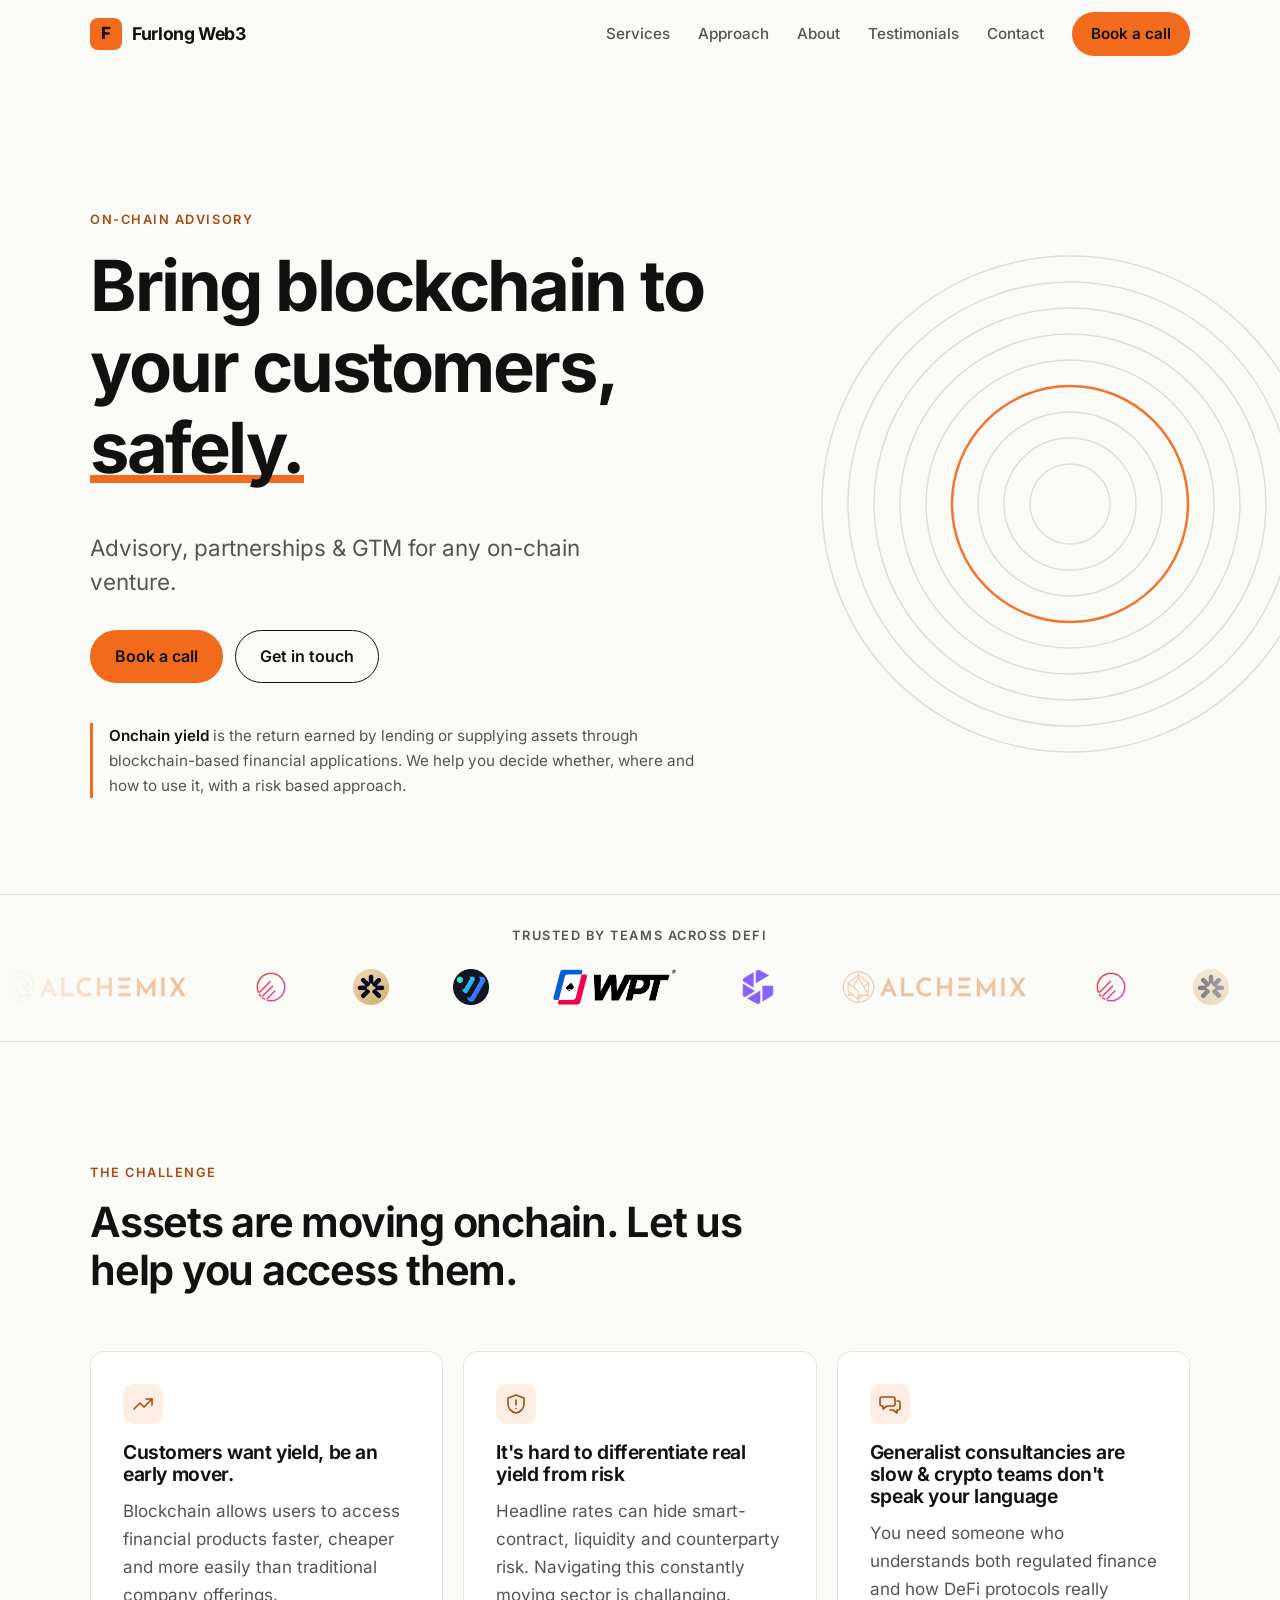
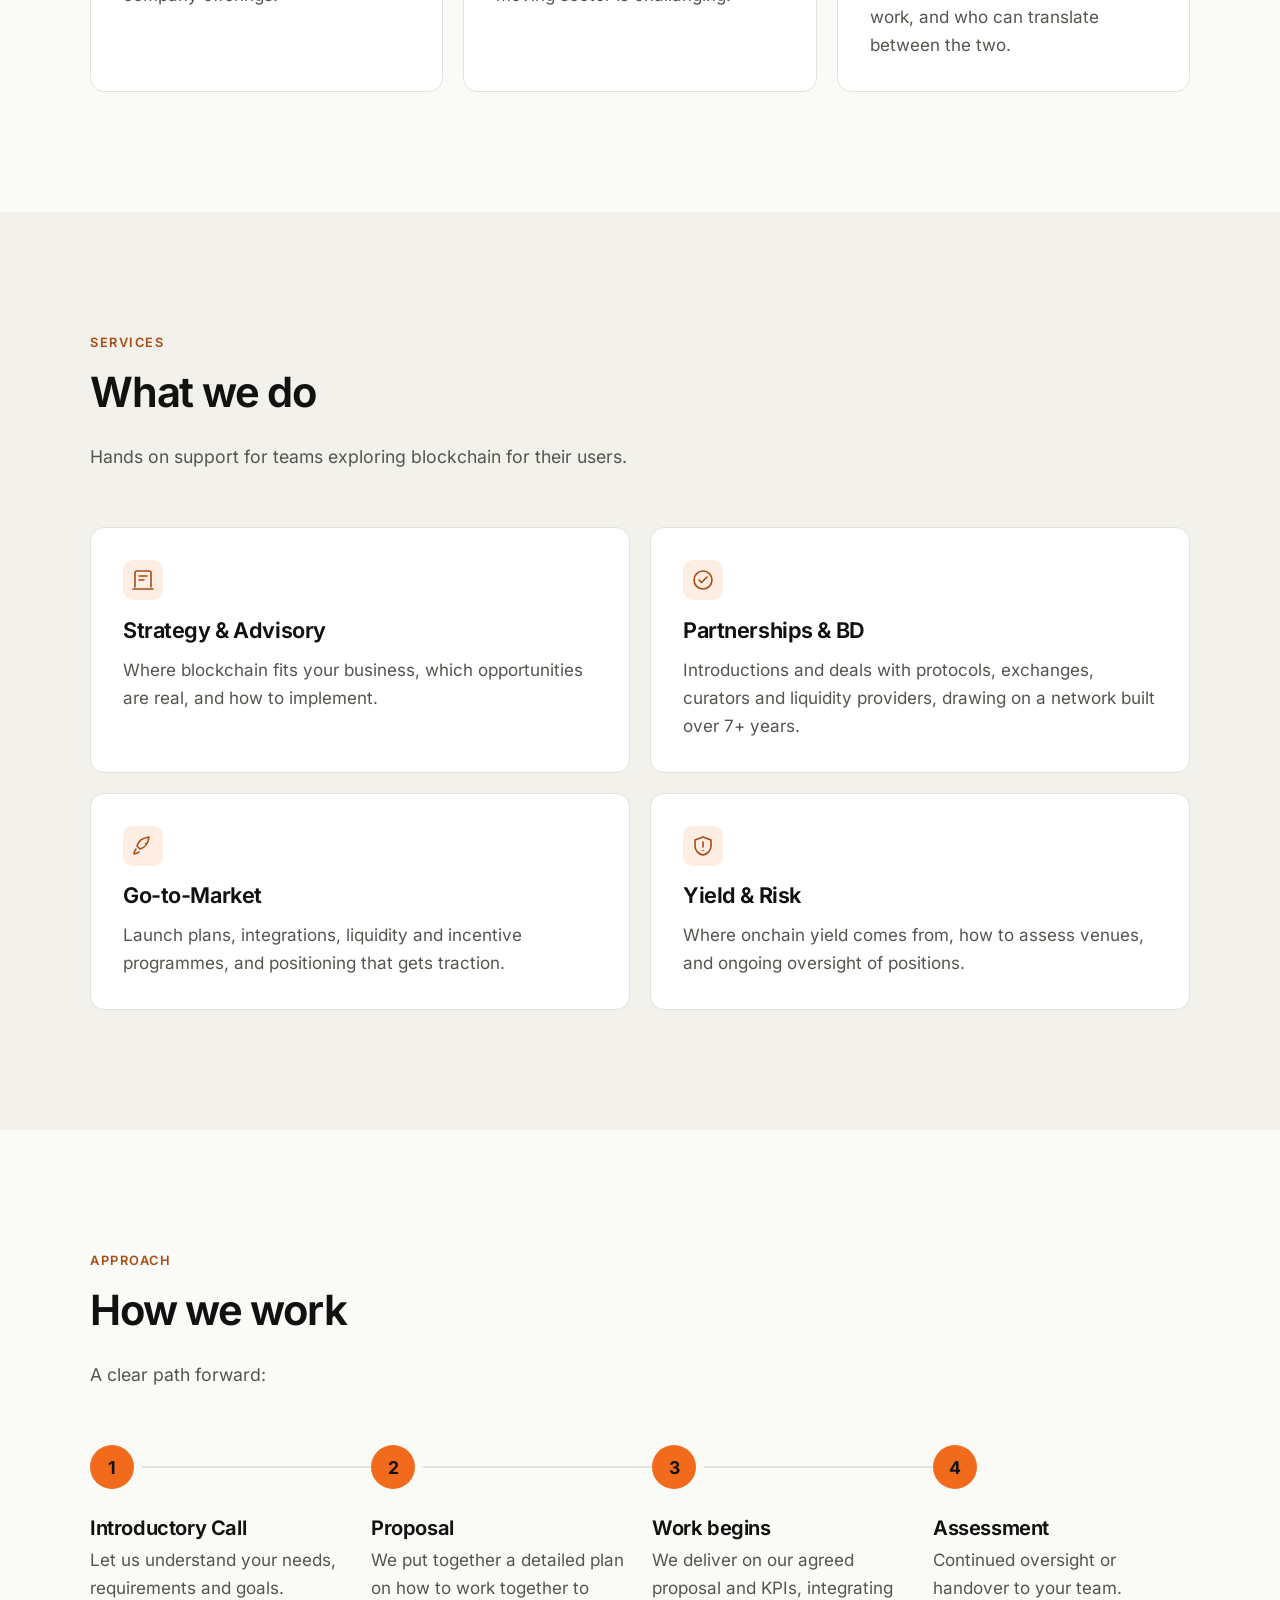
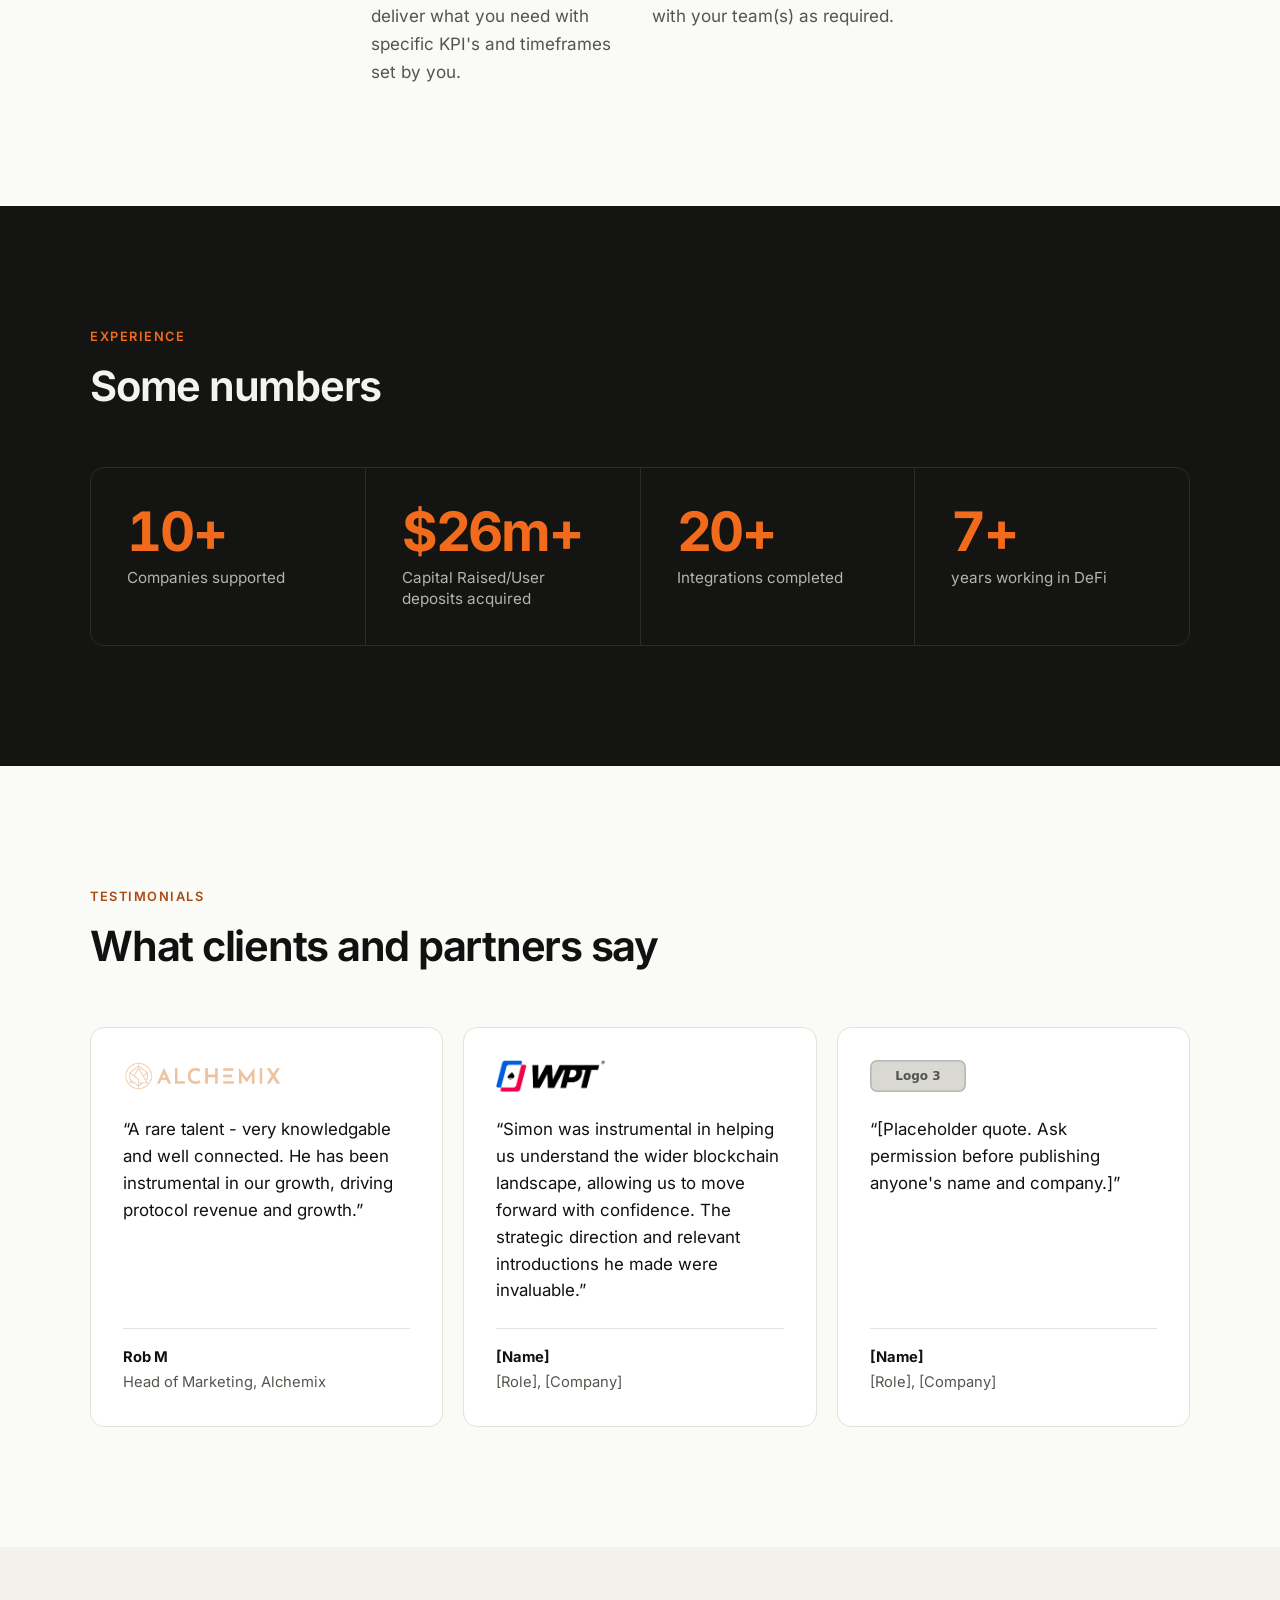
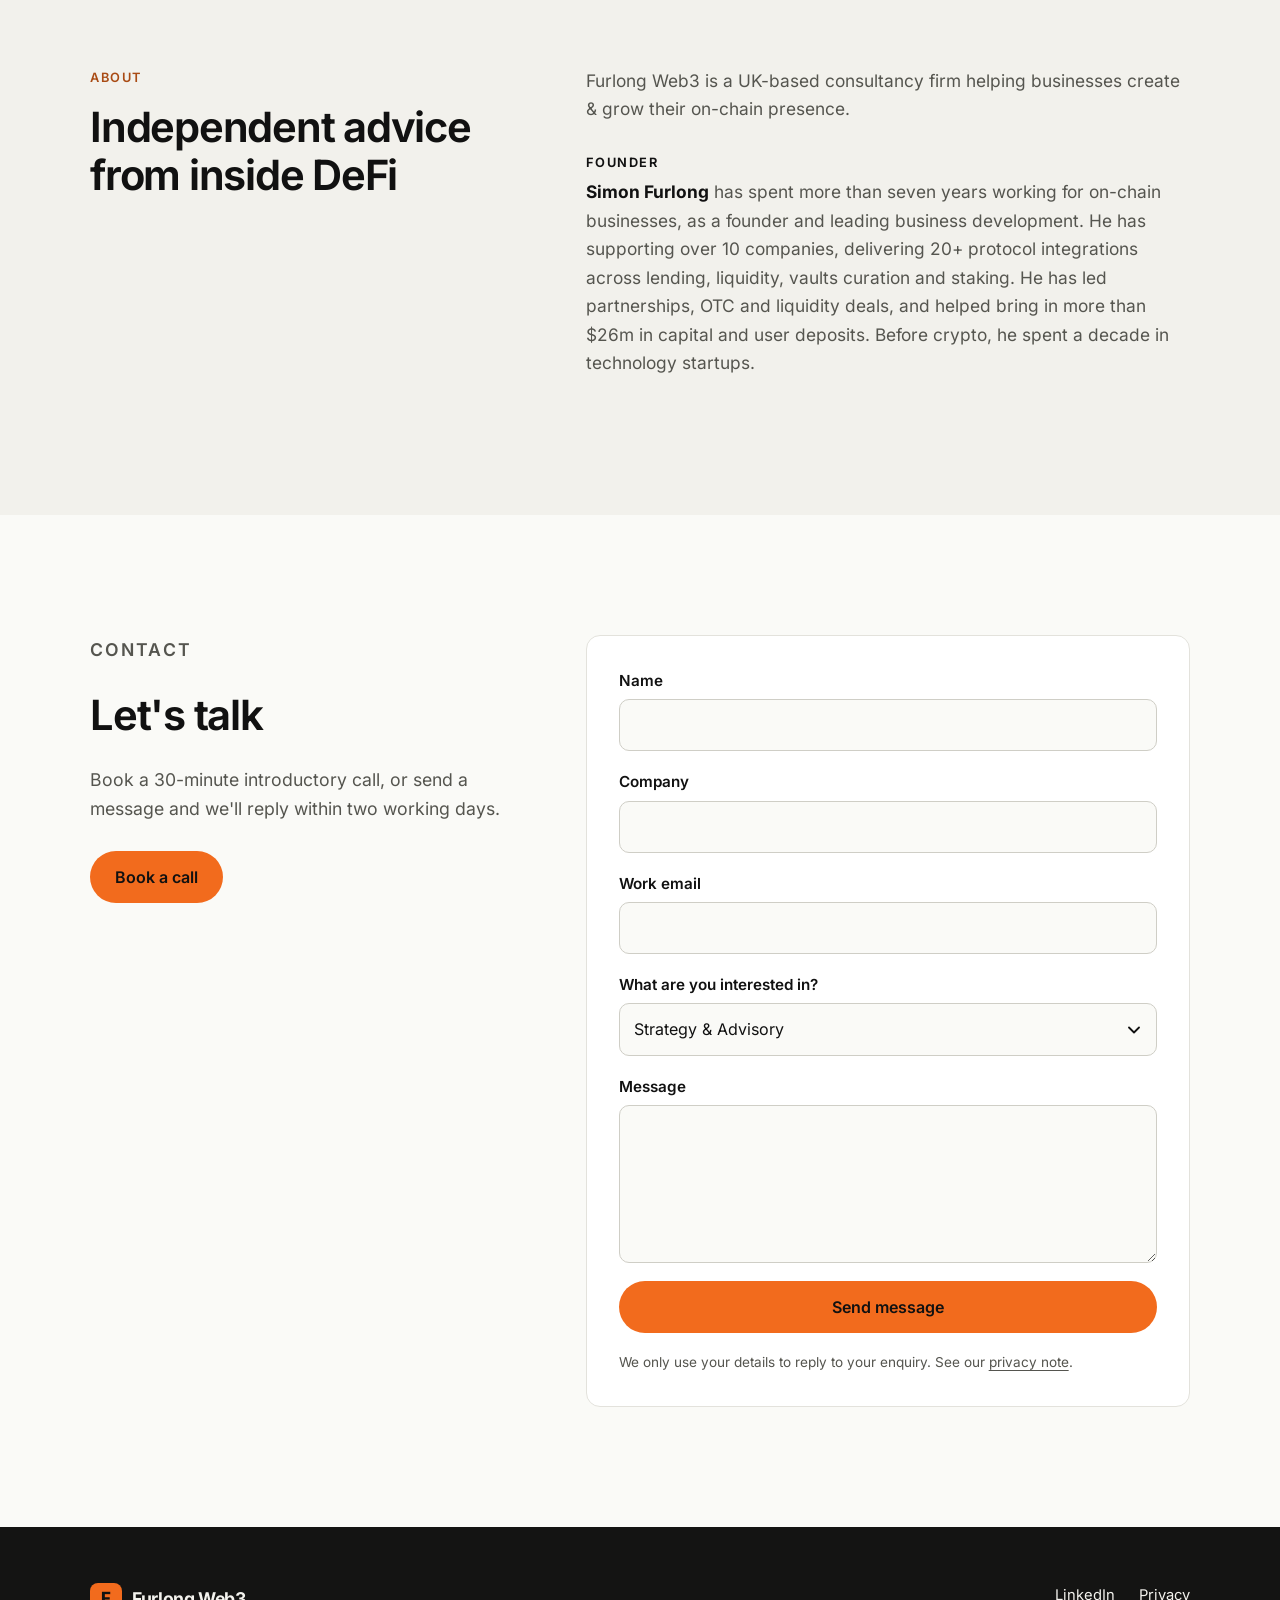
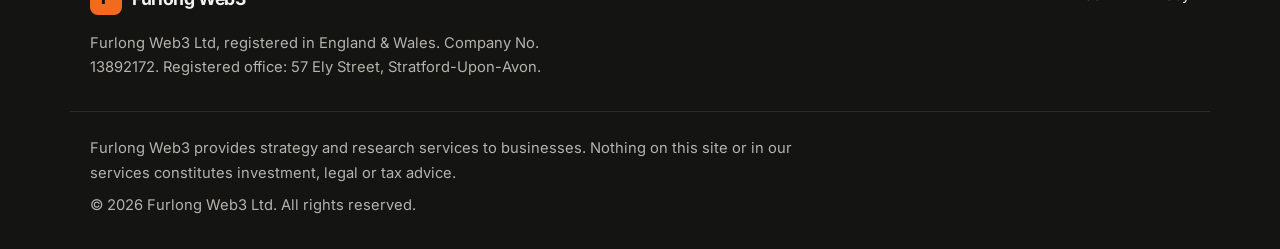
==== commit 66a1ae80: "Update index.html" ====
--- a/index.html
+++ b/index.html
@@ -335,16 +335,16 @@
             <!-- EDIT: testimonial 1 logo -->
             <img class="quote-logo" src="assets/logos/Alchemix.png" alt="Alchemix" width="120" height="40" loading="lazy" decoding="async">
             <blockquote>
-              <p>“[Very good job”</p>
+              <p>“A rare talent - very knowledgable and well connected. He has been instrumental in our growth, driving protocol revenue and growth.”</p>
             </blockquote>
-            <figcaption><strong>Rob</strong><span>Head of Marketing, Alchemix</span></figcaption>
+            <figcaption><strong>Rob M</strong><span>Head of Marketing, Alchemix</span></figcaption>
           </figure>
           <!-- EDIT: testimonial 2 -->
           <figure class="card quote reveal">
             <!-- EDIT: testimonial 2 logo -->
-            <img class="quote-logo" src="assets/logos/logo-2.svg" alt="[Company] logo" width="120" height="40" loading="lazy" decoding="async">
+            <img class="quote-logo" src="assets/logos/WPT.png" alt="WPT" width="120" height="40" loading="lazy" decoding="async">
             <blockquote>
-              <p>“[Placeholder quote. Specific results land best: a number, a timeline, or a decision you made easier.]”</p>
+              <p>“Simon was instrumental in helping us understand the wider blockchain landscape, allowing us to move forward with confidence. The strategic direction and relevant introductions he made were invaluable.”</p>
             </blockquote>
             <figcaption><strong>[Name]</strong><span>[Role], [Company]</span></figcaption>
           </figure>
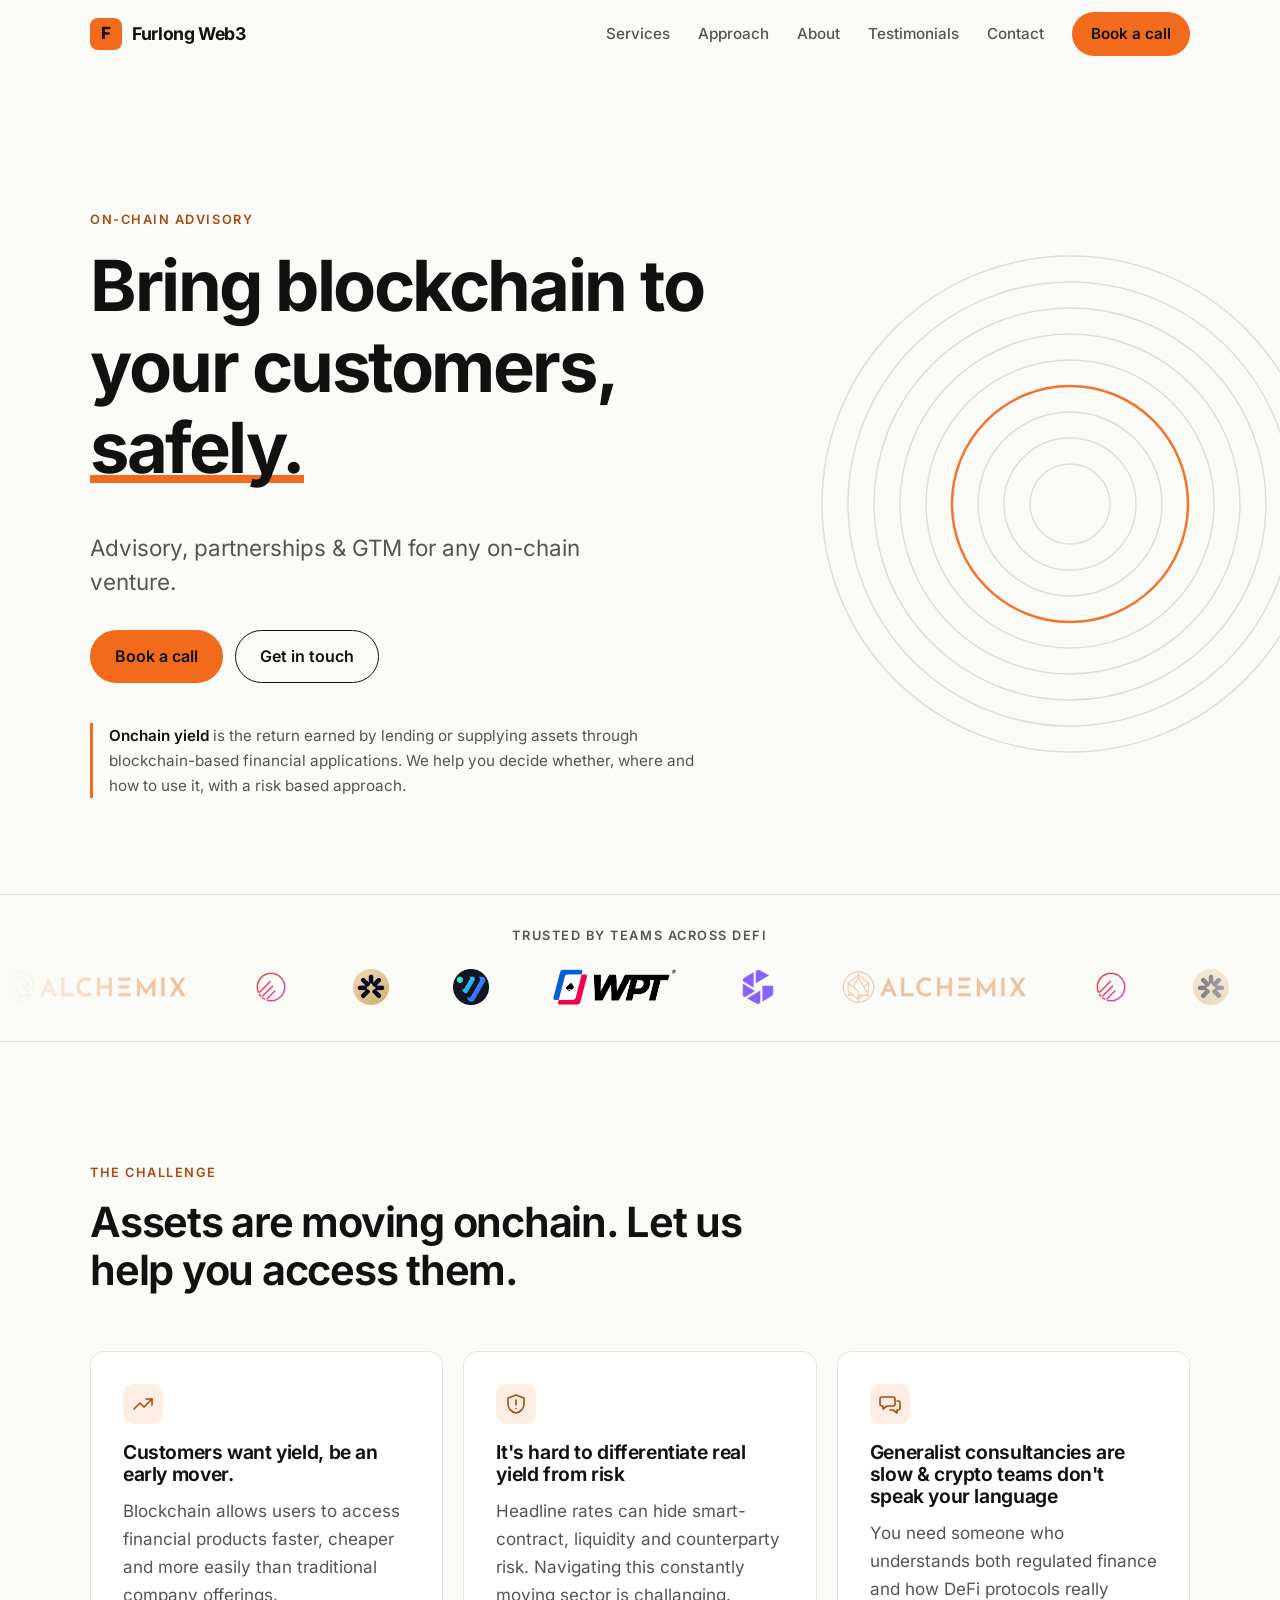
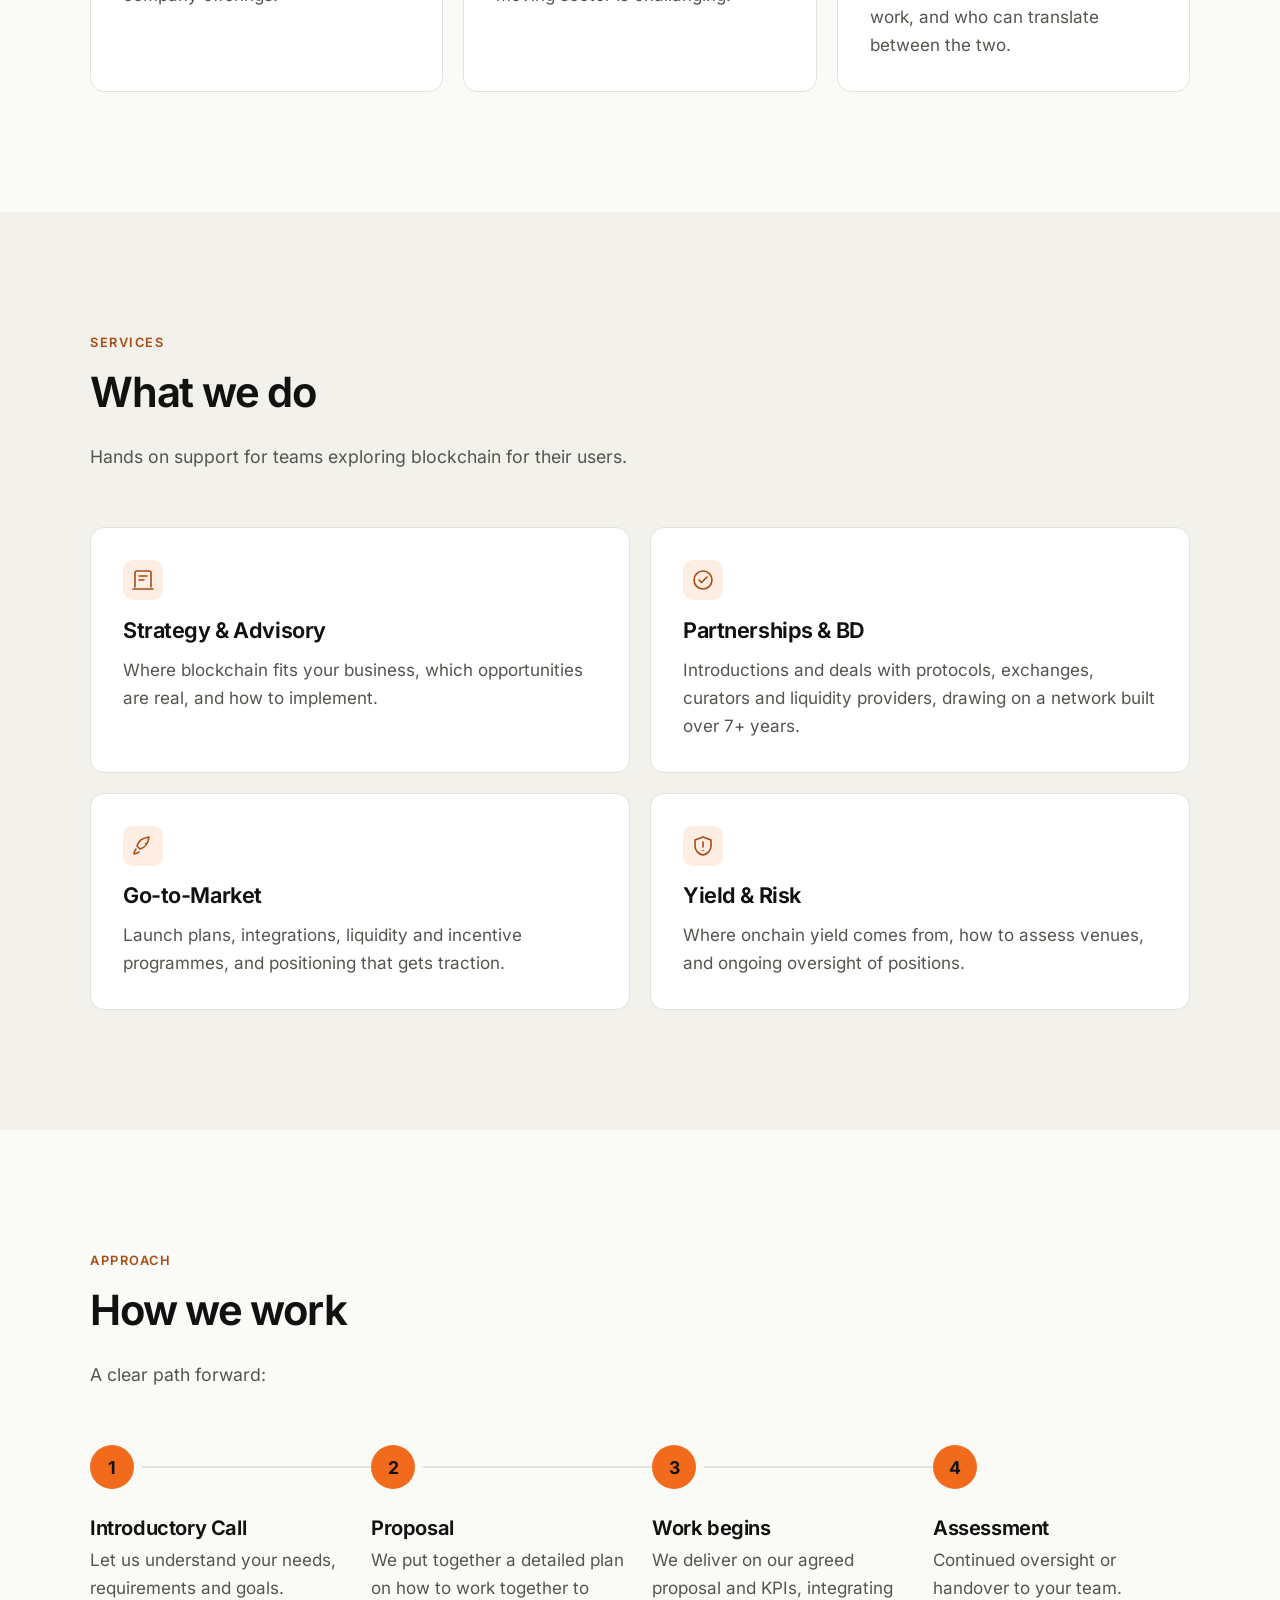
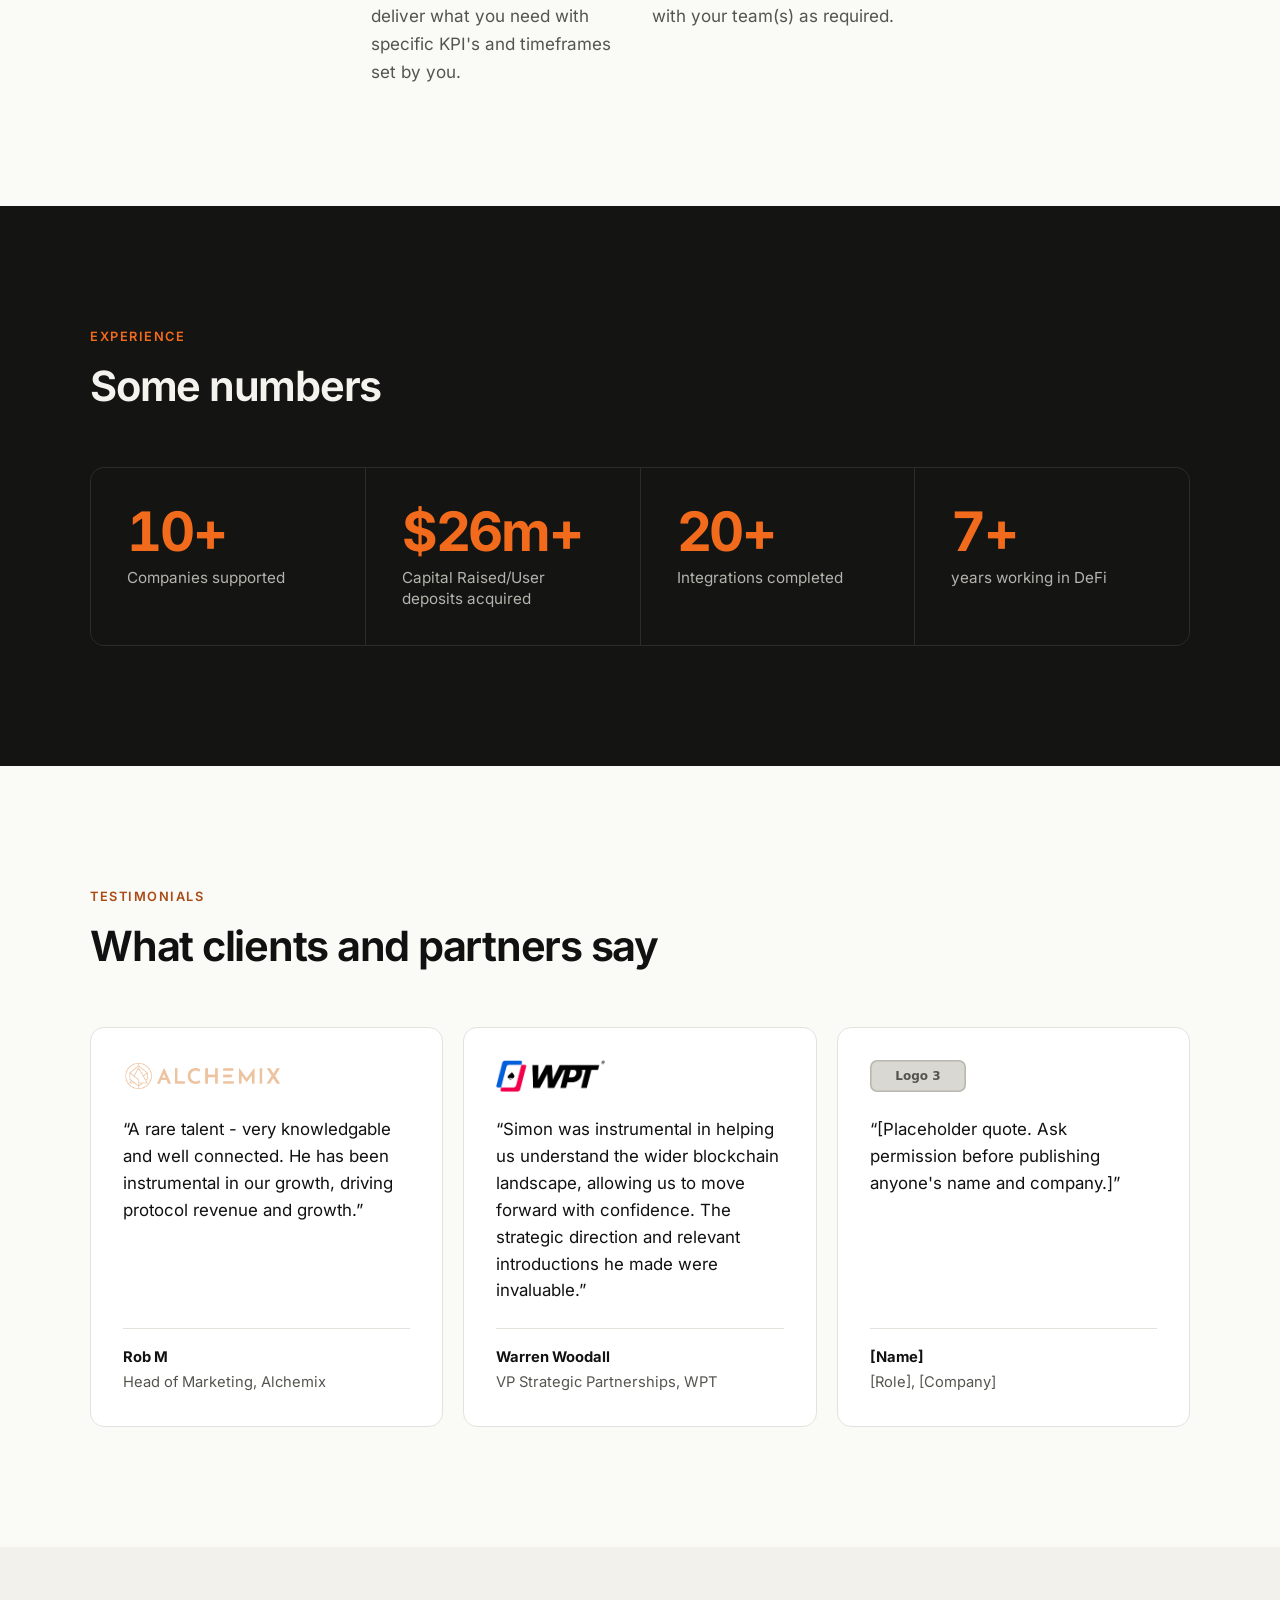
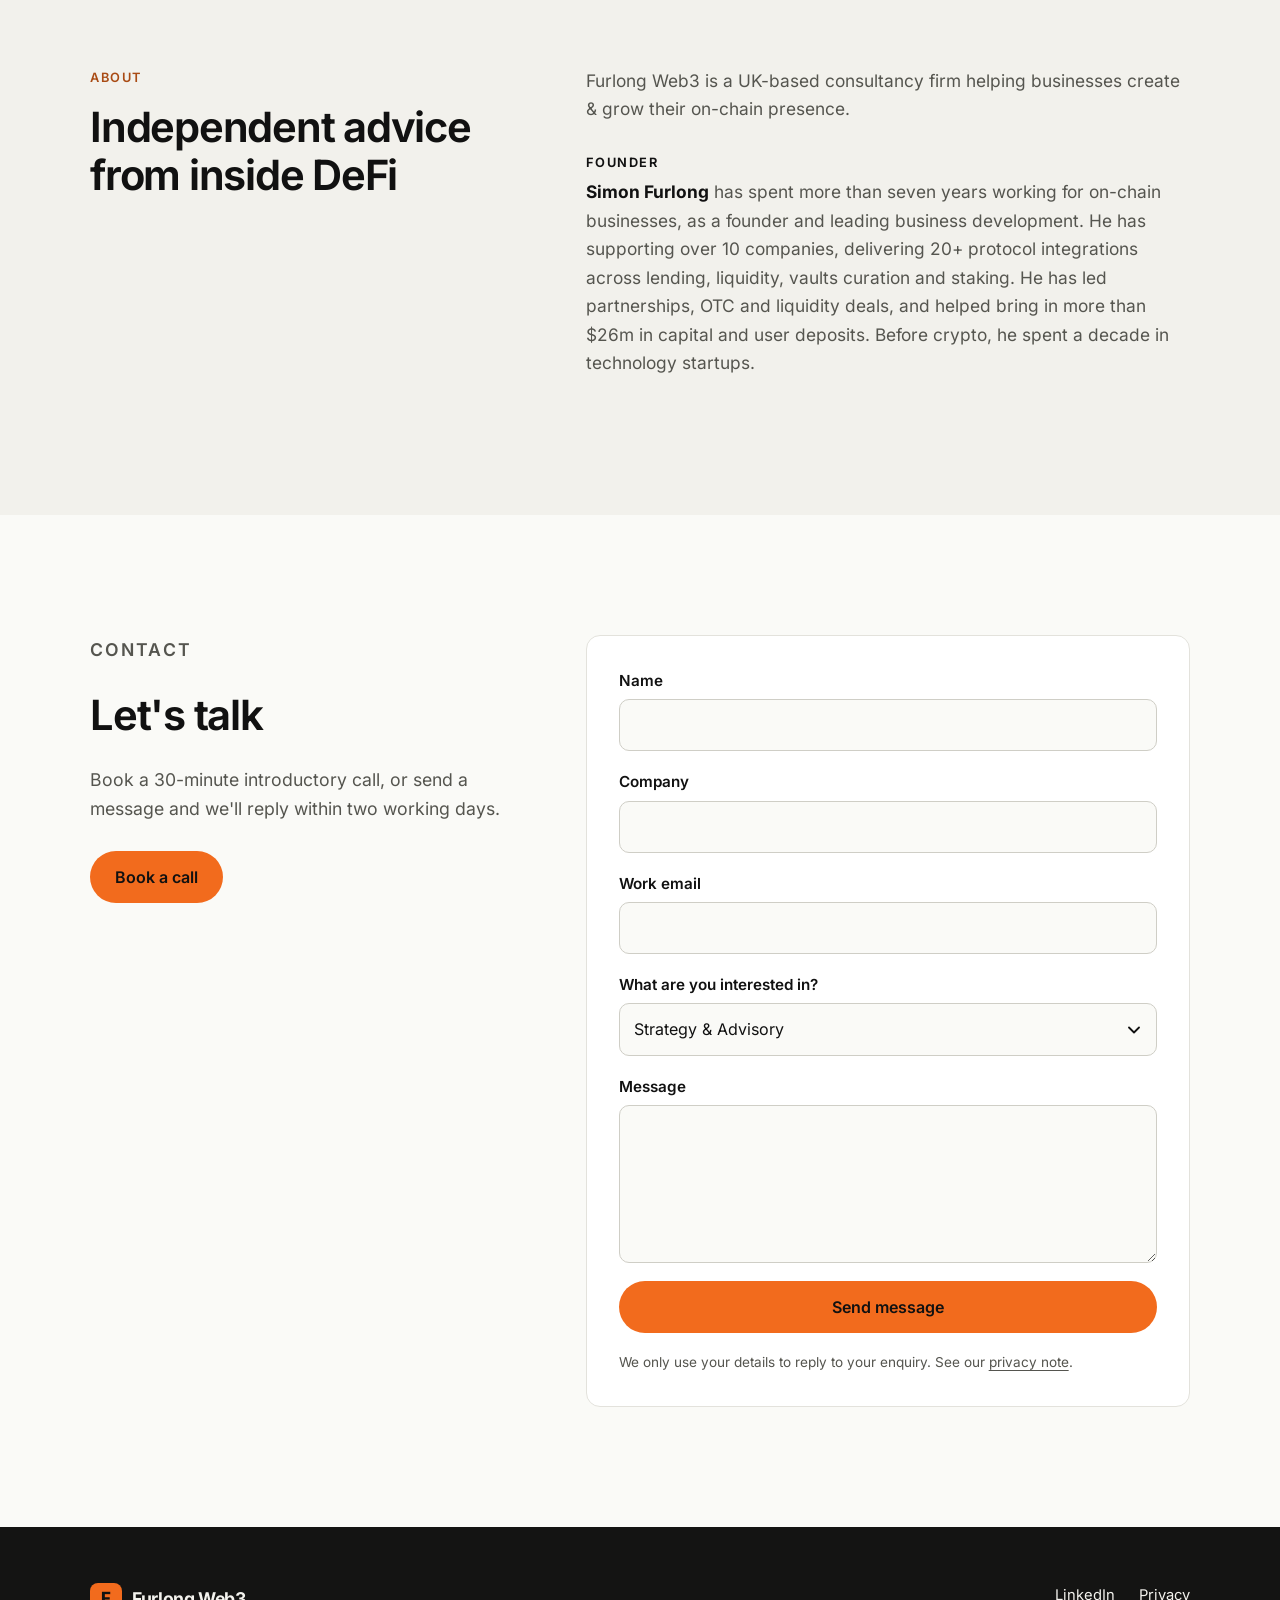
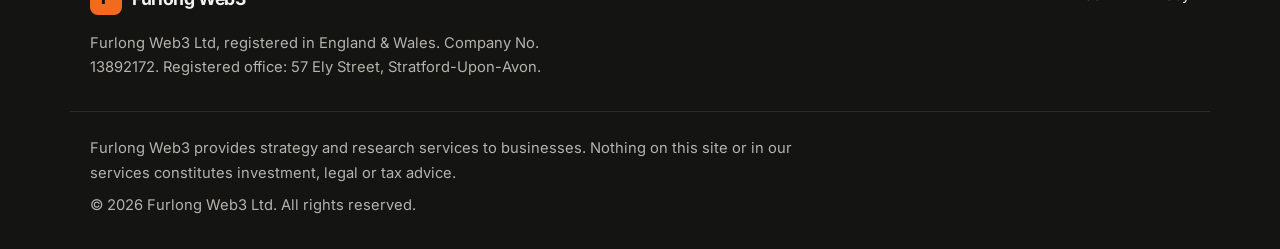
==== commit e218afd7: "Update index.html" ====
--- a/index.html
+++ b/index.html
@@ -346,7 +346,7 @@
             <blockquote>
               <p>“Simon was instrumental in helping us understand the wider blockchain landscape, allowing us to move forward with confidence. The strategic direction and relevant introductions he made were invaluable.”</p>
             </blockquote>
-            <figcaption><strong>[Name]</strong><span>[Role], [Company]</span></figcaption>
+            <figcaption><strong>Warren Woodall</strong><span>VP Strategic Partnerships, WPT</span></figcaption>
           </figure>
           <!-- EDIT: testimonial 3 -->
           <figure class="card quote reveal">
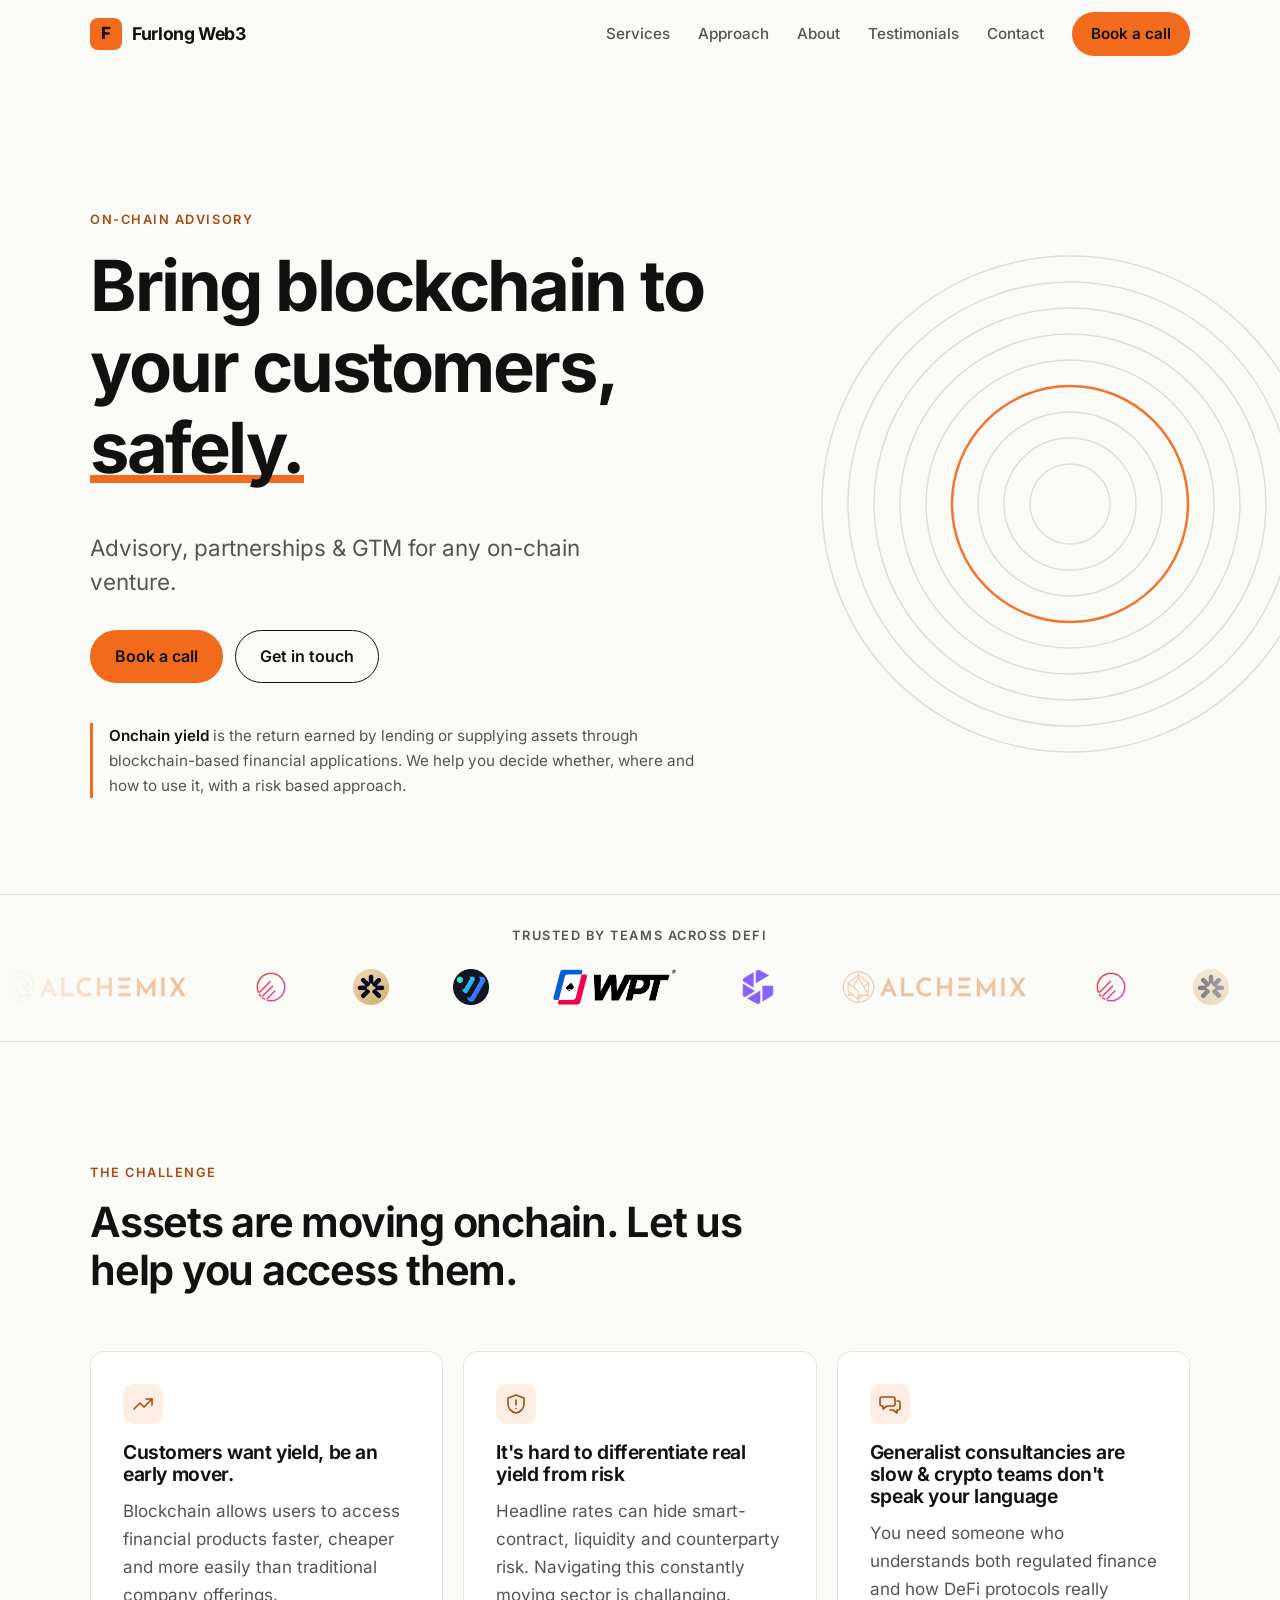
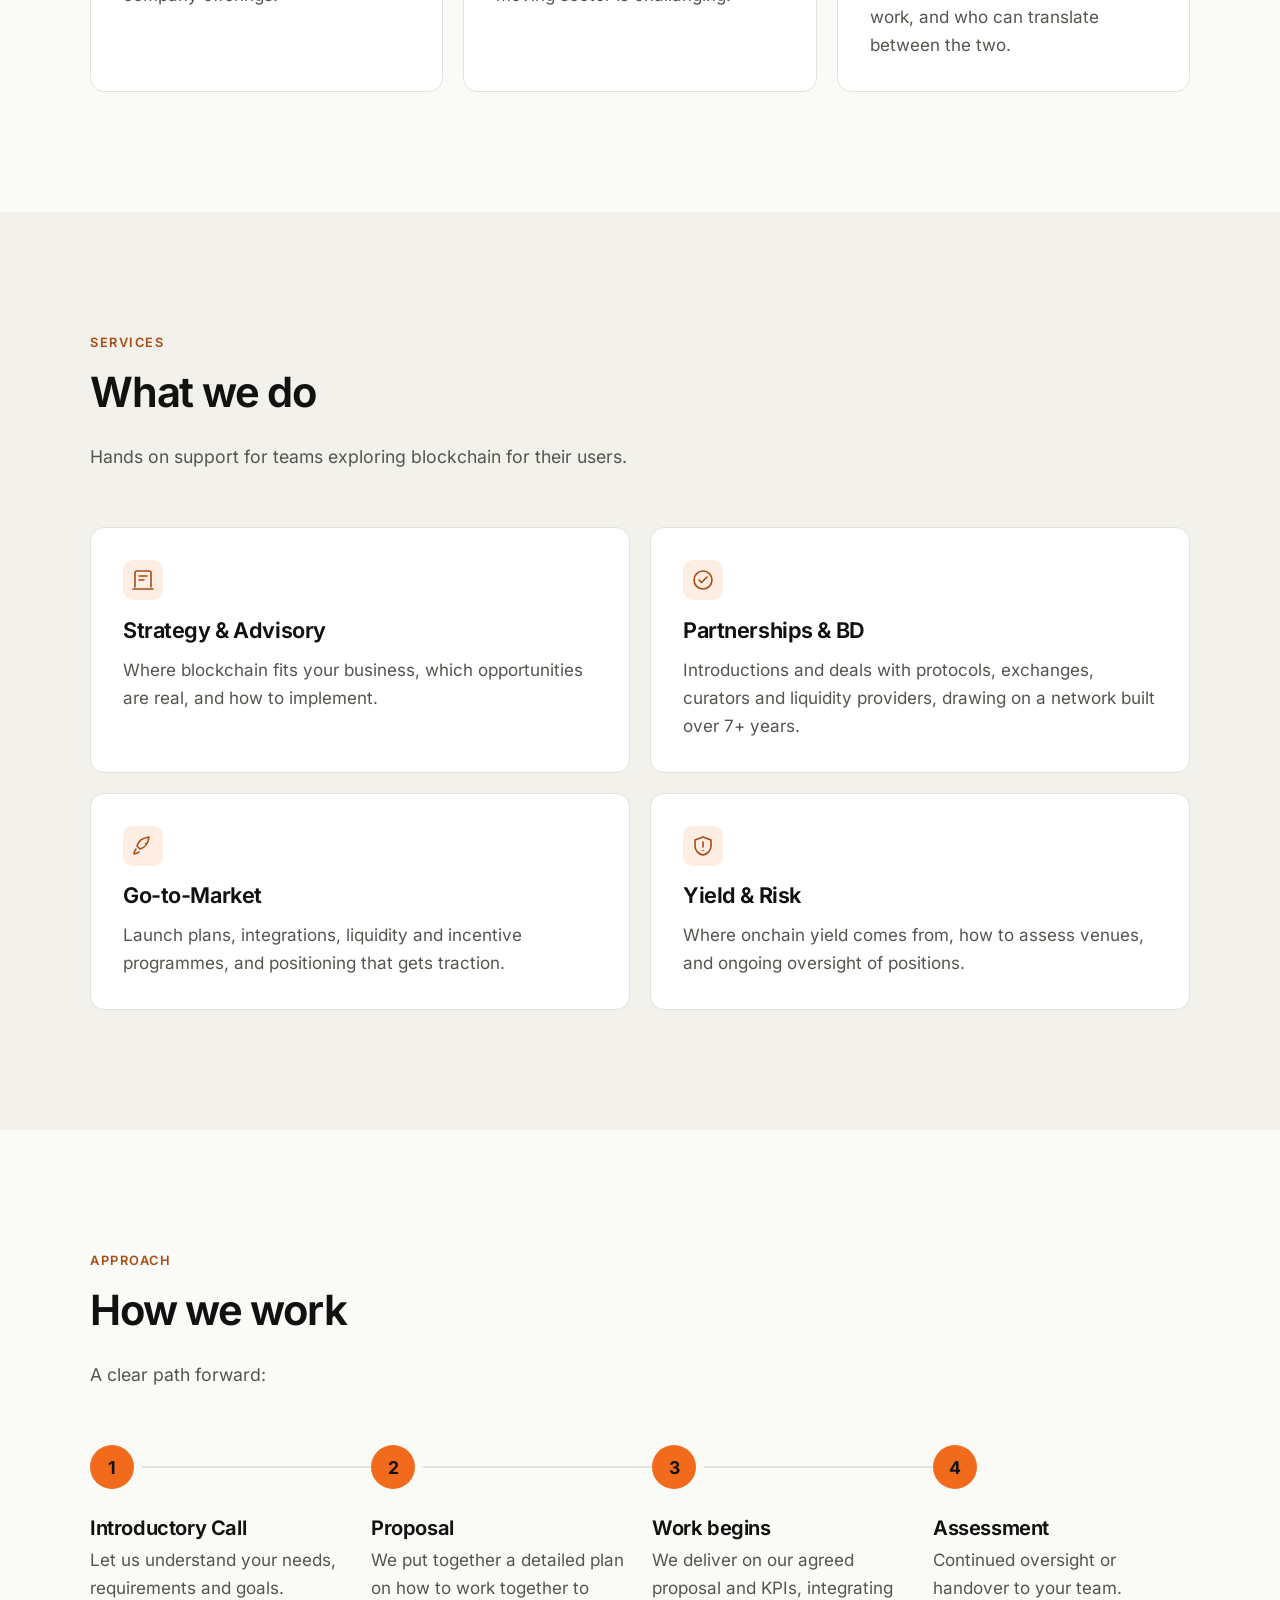
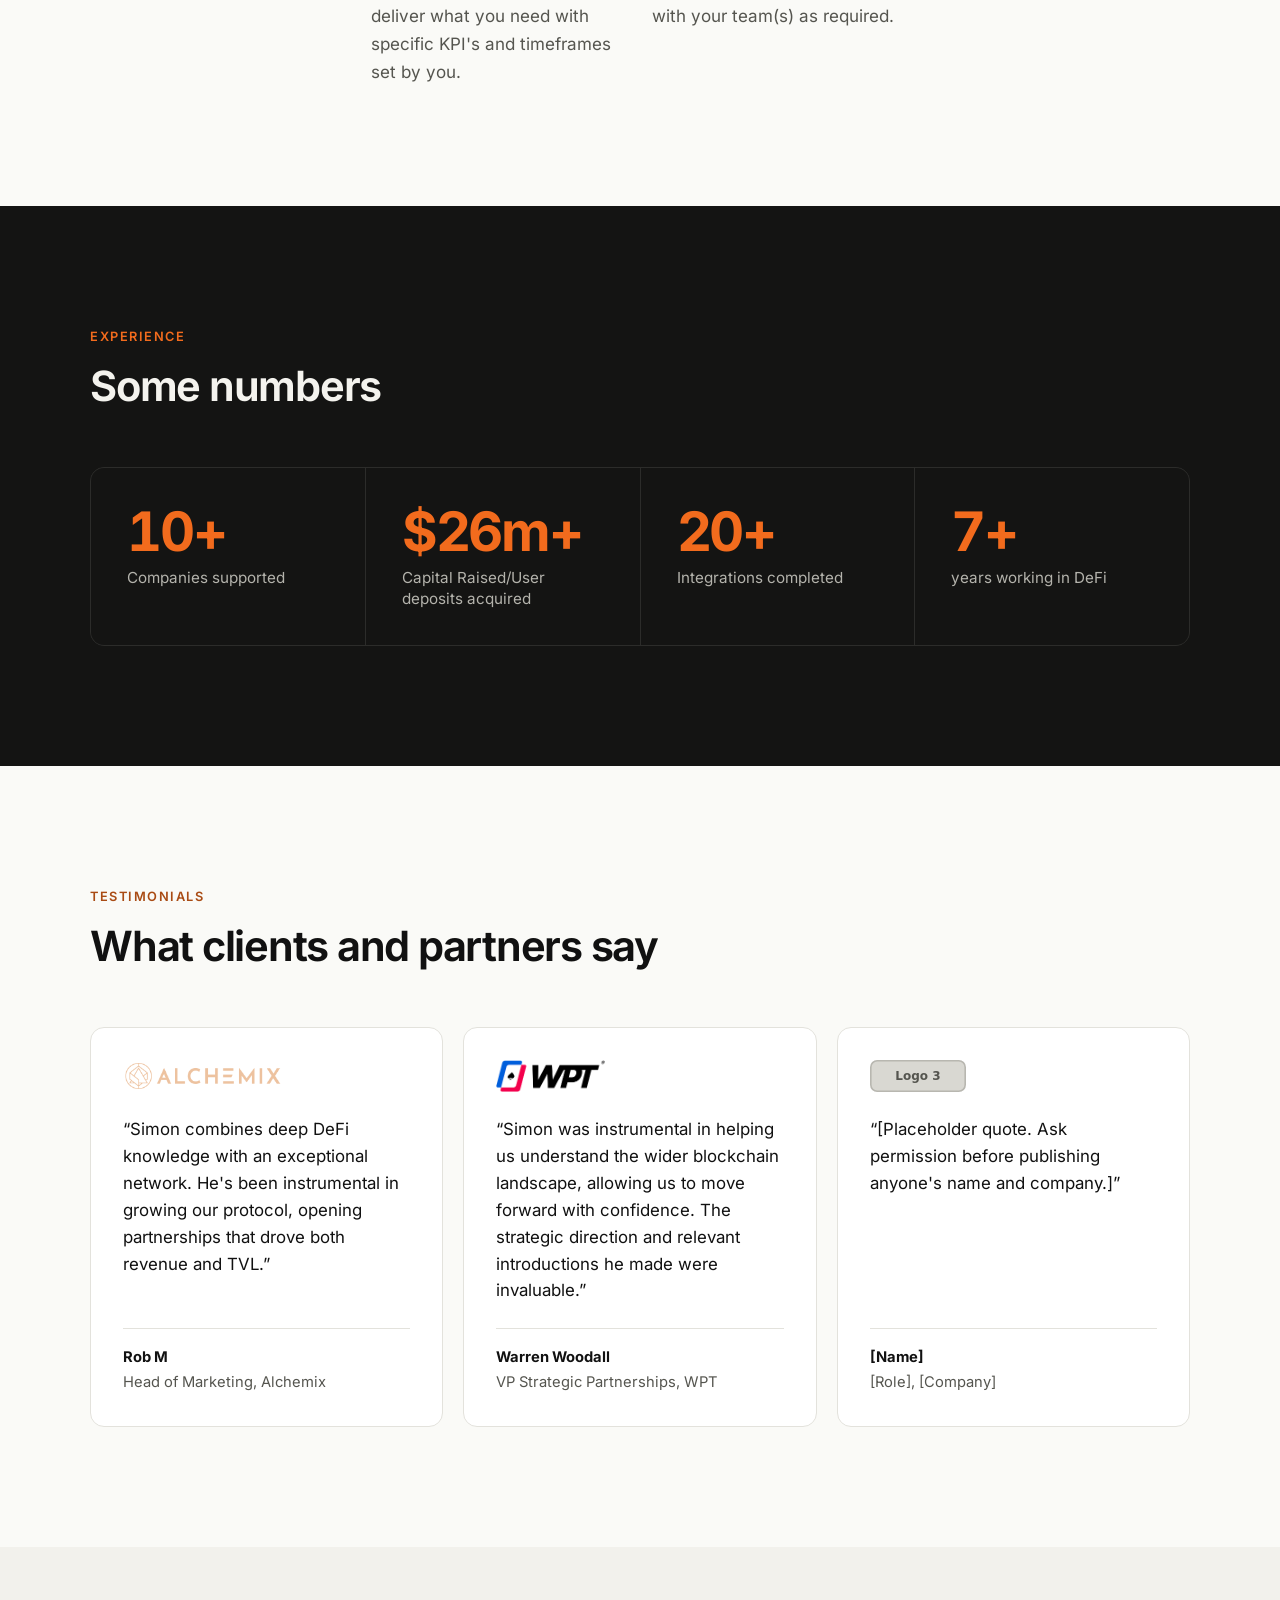
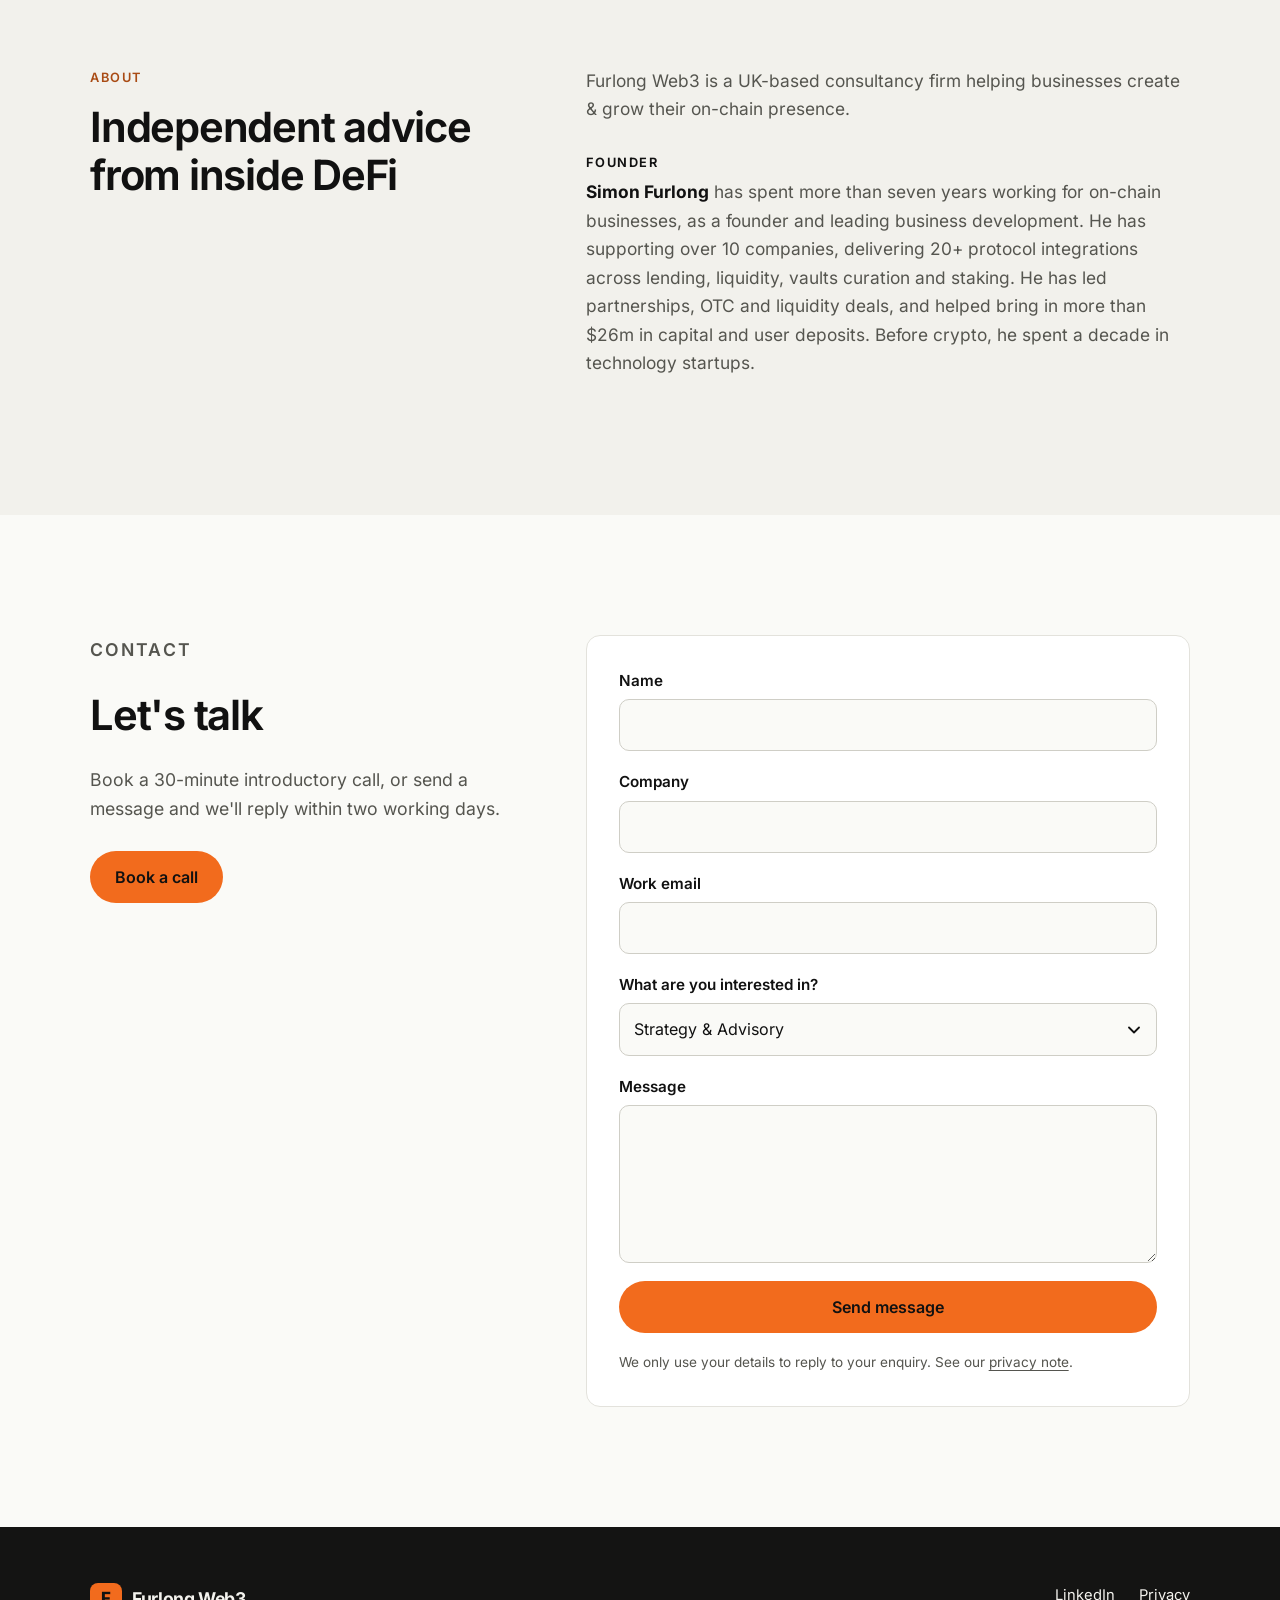
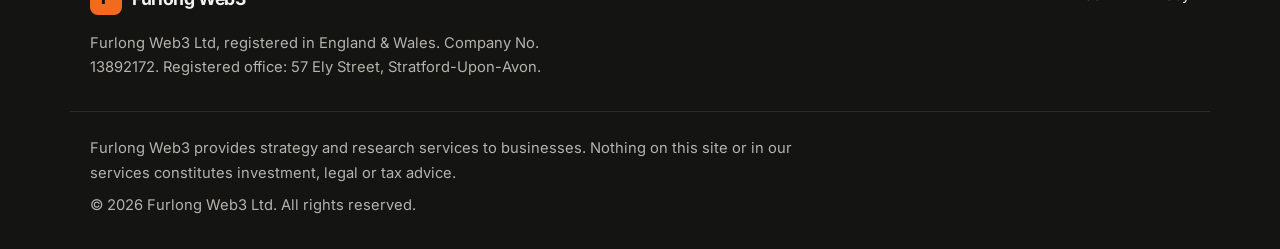
==== commit a2681f5f: "Update index.html" ====
--- a/index.html
+++ b/index.html
@@ -335,7 +335,7 @@
             <!-- EDIT: testimonial 1 logo -->
             <img class="quote-logo" src="assets/logos/Alchemix.png" alt="Alchemix" width="120" height="40" loading="lazy" decoding="async">
             <blockquote>
-              <p>“A rare talent - very knowledgable and well connected. He has been instrumental in our growth, driving protocol revenue and growth.”</p>
+              <p>“Simon combines deep DeFi knowledge with an exceptional network. He's been instrumental in growing our protocol, opening partnerships that drove both revenue and TVL.”</p>
             </blockquote>
             <figcaption><strong>Rob M</strong><span>Head of Marketing, Alchemix</span></figcaption>
           </figure>
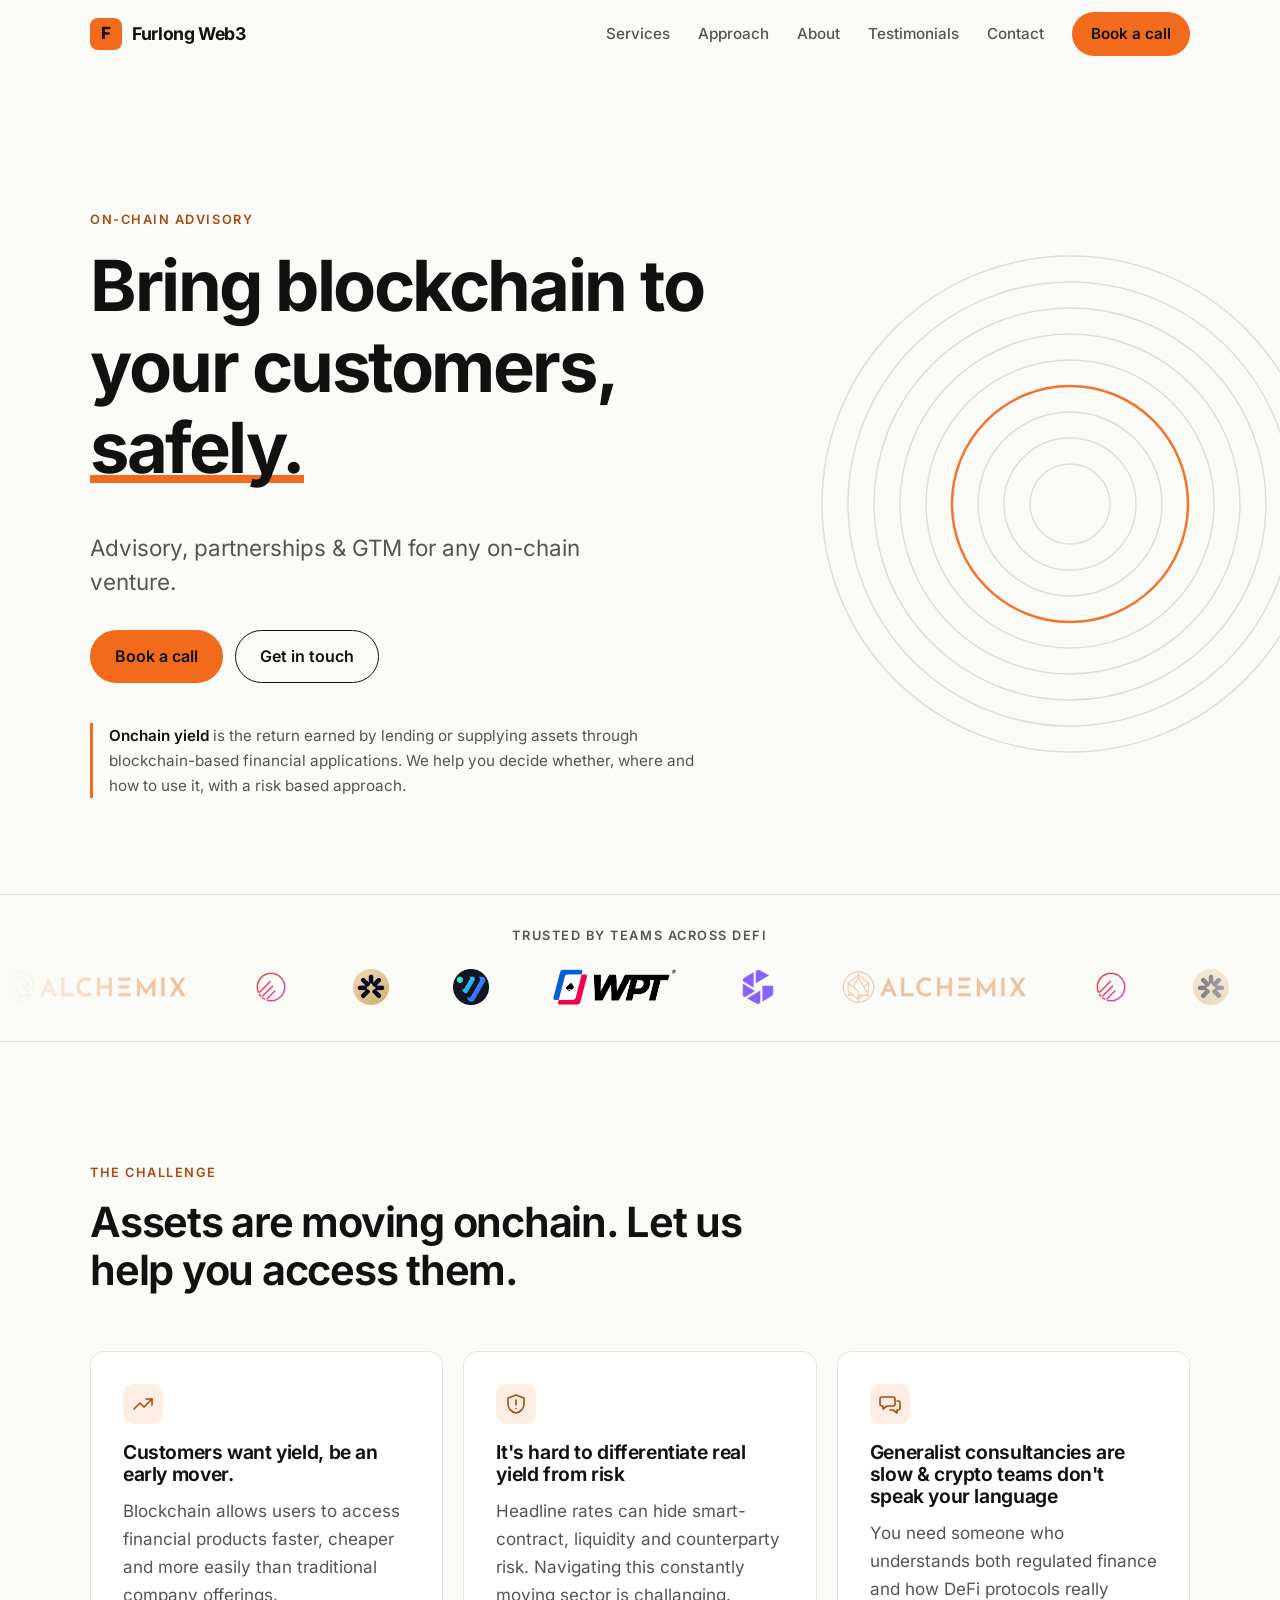
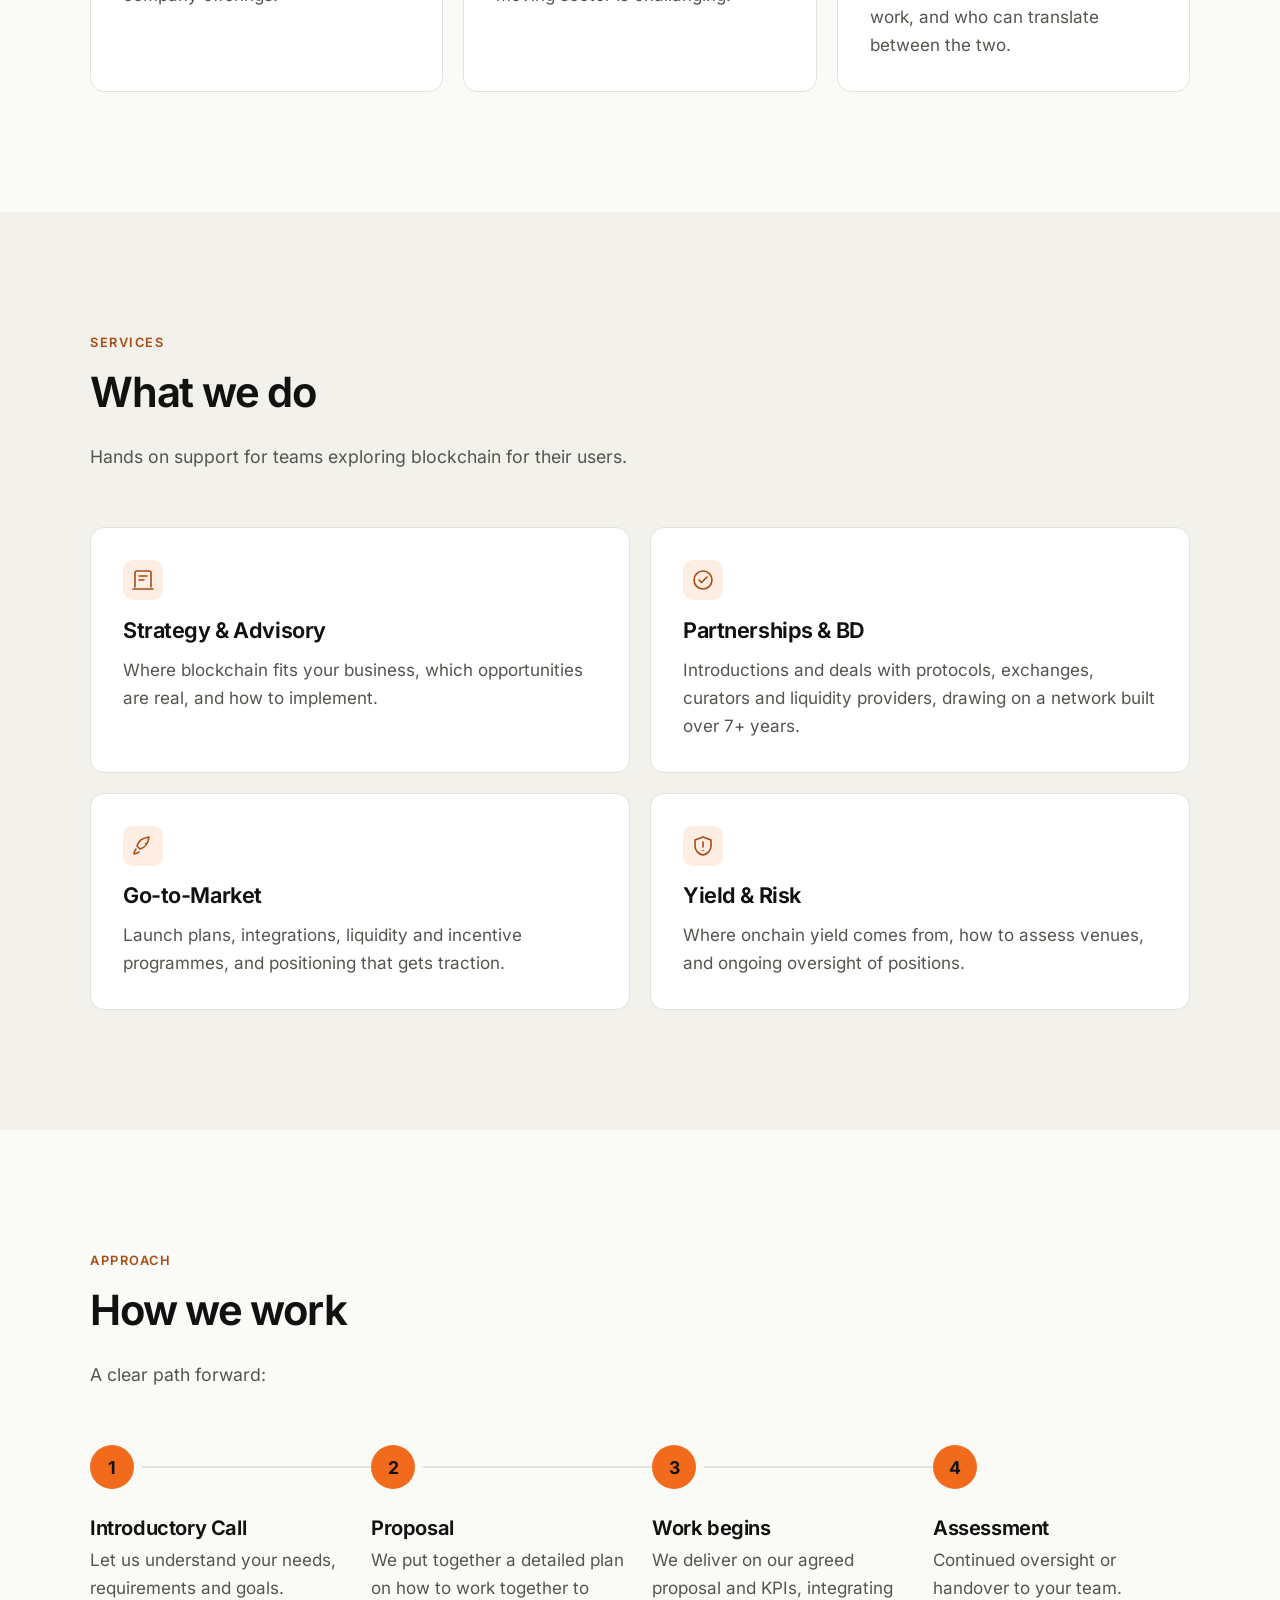
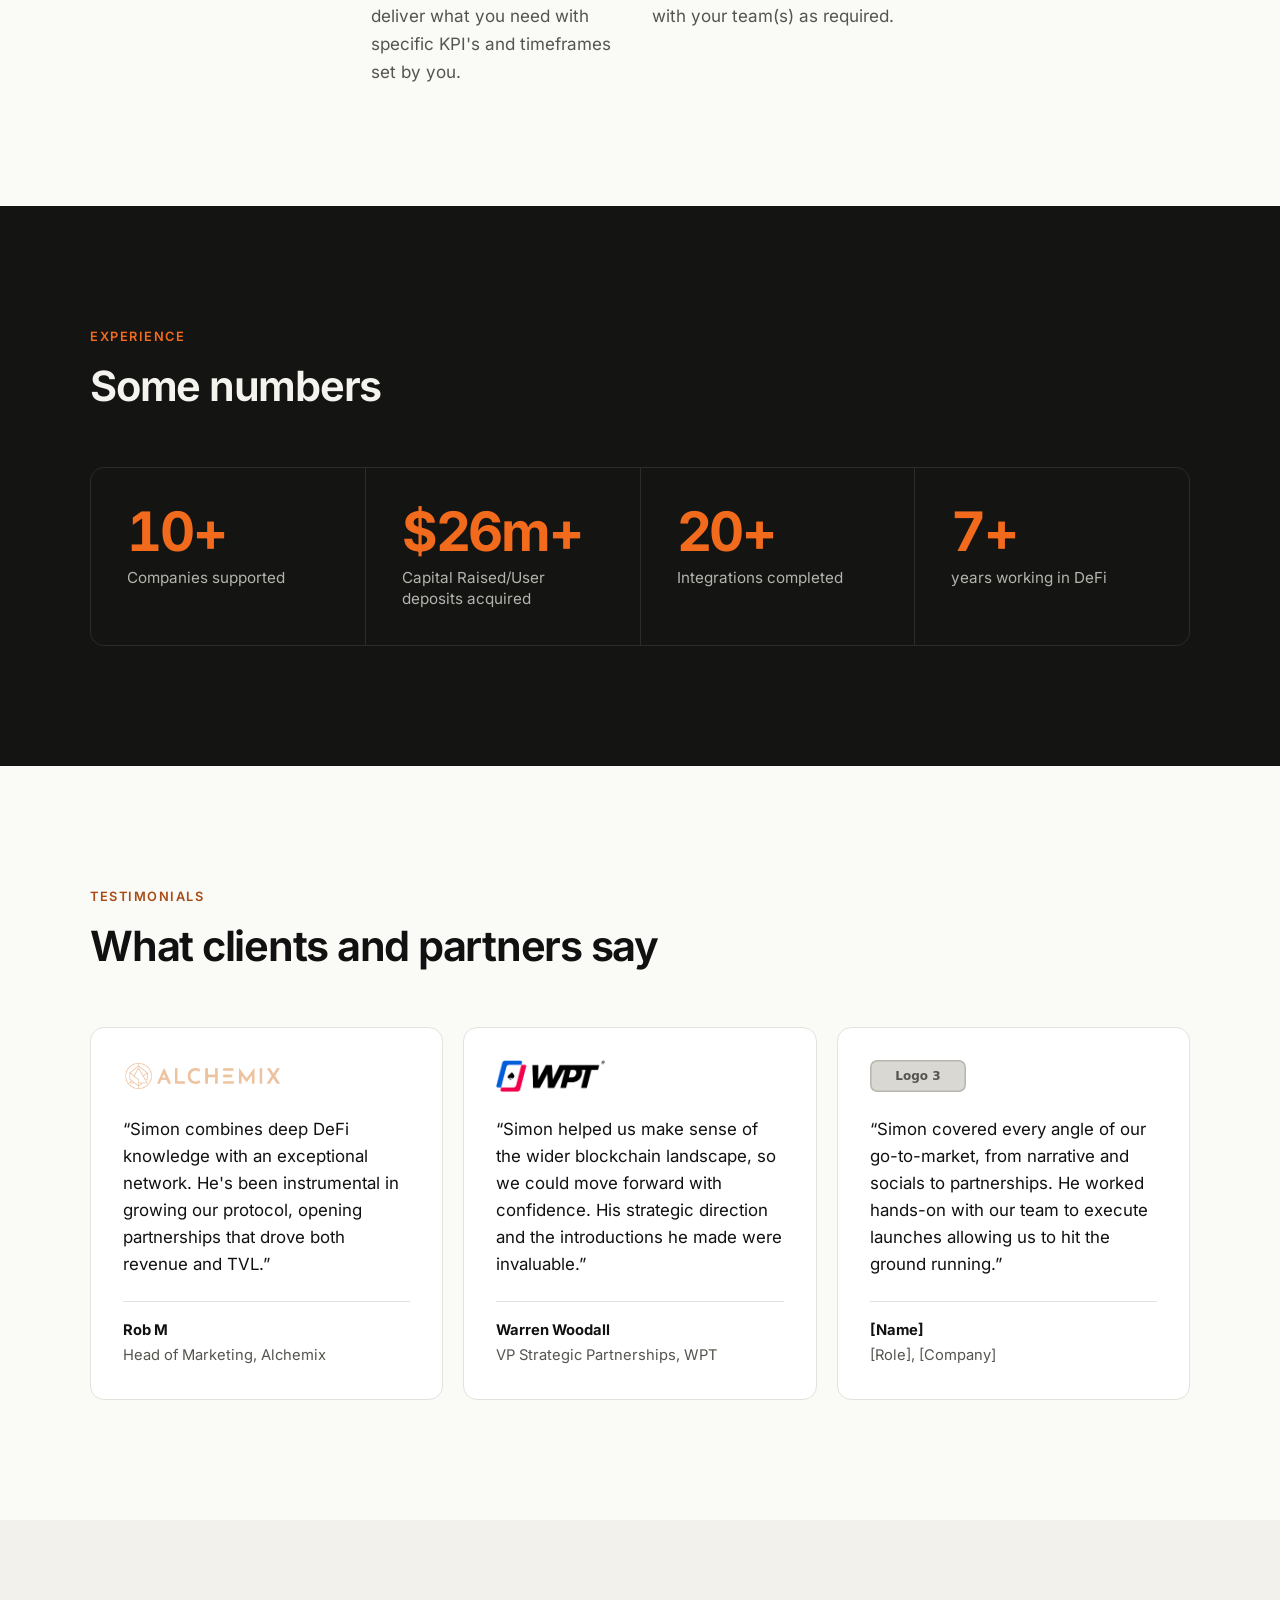
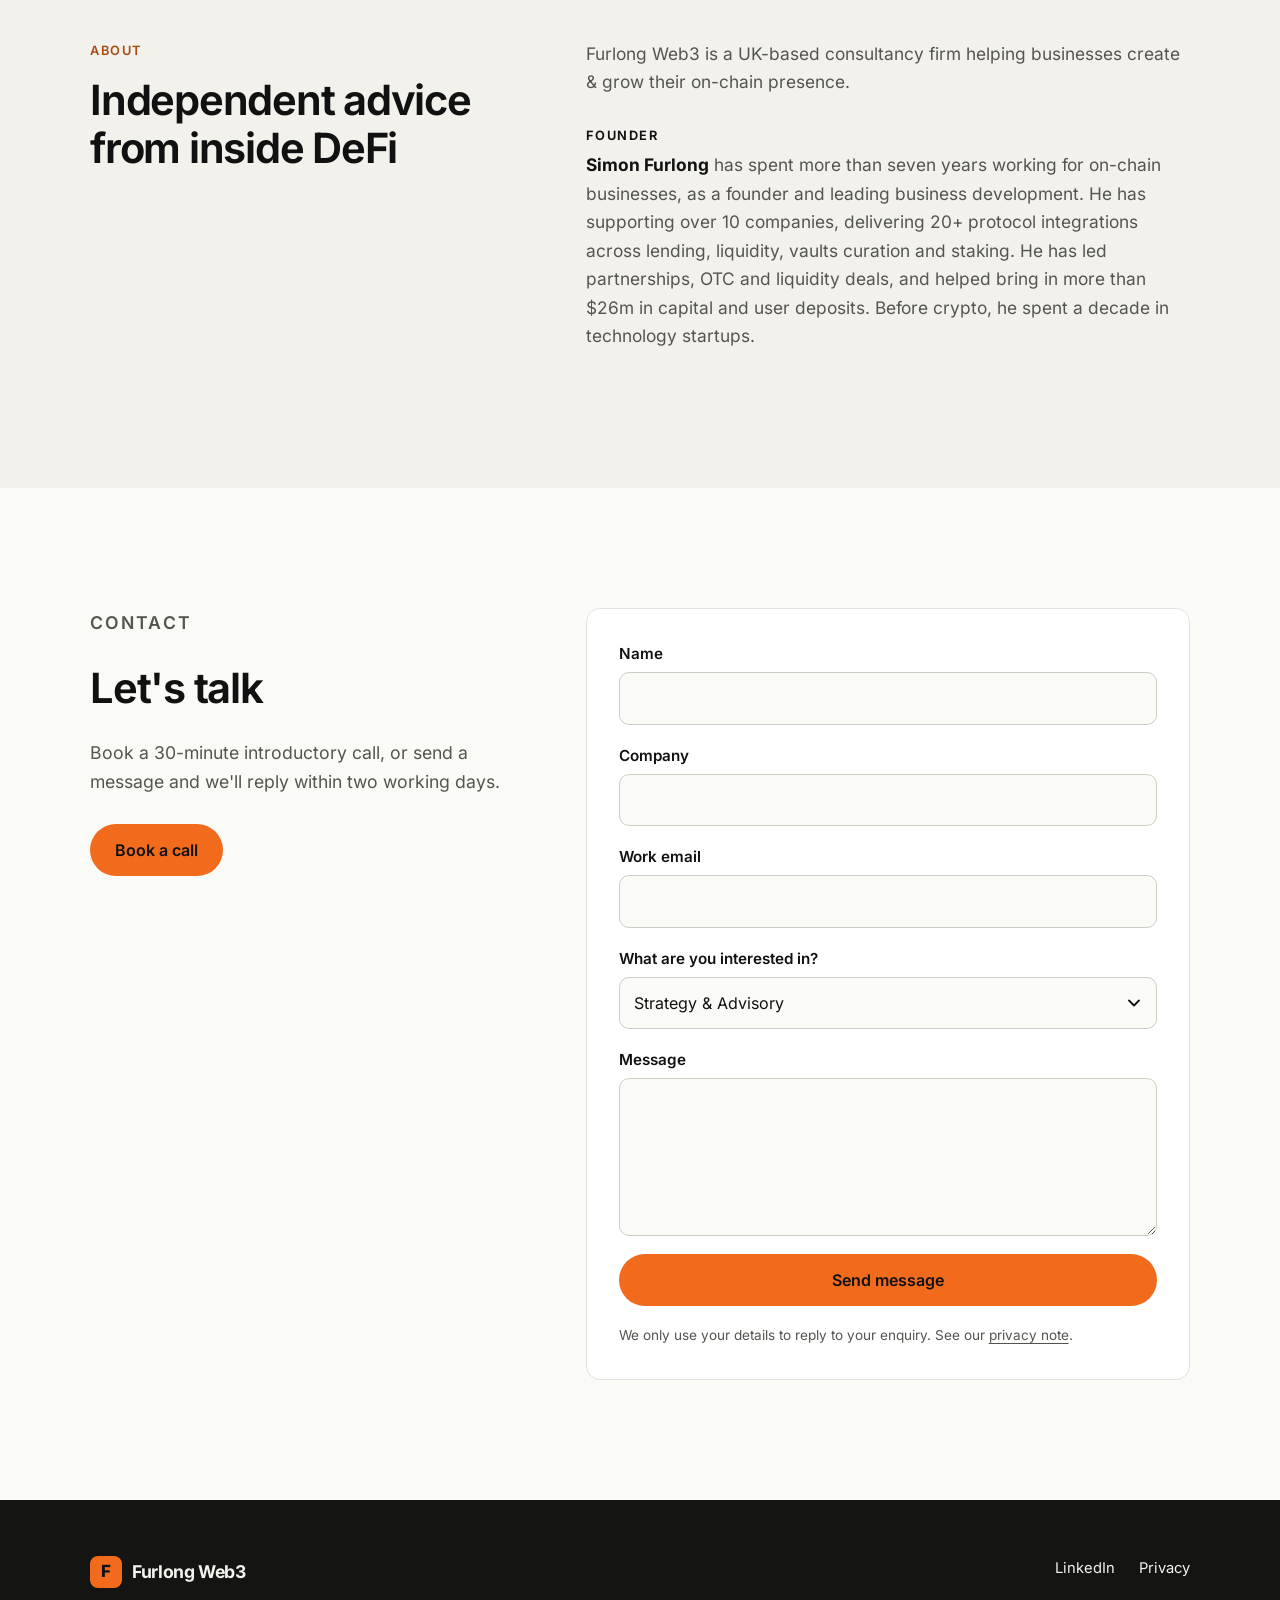
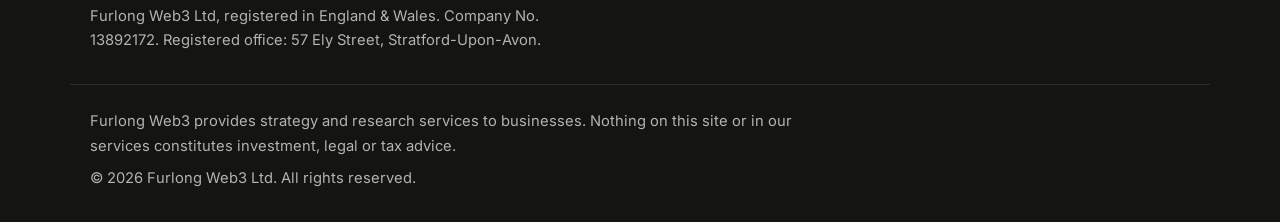
==== commit b2aef3b5: "Update index.html" ====
--- a/index.html
+++ b/index.html
@@ -344,7 +344,7 @@
             <!-- EDIT: testimonial 2 logo -->
             <img class="quote-logo" src="assets/logos/WPT.png" alt="WPT" width="120" height="40" loading="lazy" decoding="async">
             <blockquote>
-              <p>“Simon was instrumental in helping us understand the wider blockchain landscape, allowing us to move forward with confidence. The strategic direction and relevant introductions he made were invaluable.”</p>
+              <p>“Simon helped us make sense of the wider blockchain landscape, so we could move forward with confidence. His strategic direction and the introductions he made were invaluable.”</p>
             </blockquote>
             <figcaption><strong>Warren Woodall</strong><span>VP Strategic Partnerships, WPT</span></figcaption>
           </figure>
@@ -353,7 +353,7 @@
             <!-- EDIT: testimonial 3 logo -->
             <img class="quote-logo" src="assets/logos/logo-3.svg" alt="[Company] logo" width="120" height="40" loading="lazy" decoding="async">
             <blockquote>
-              <p>“[Placeholder quote. Ask permission before publishing anyone's name and company.]”</p>
+              <p>“Simon covered every angle of our go-to-market, from narrative and socials to partnerships. He worked hands-on with our team to execute launches allowing us to hit the ground running.”</p>
             </blockquote>
             <figcaption><strong>[Name]</strong><span>[Role], [Company]</span></figcaption>
           </figure>
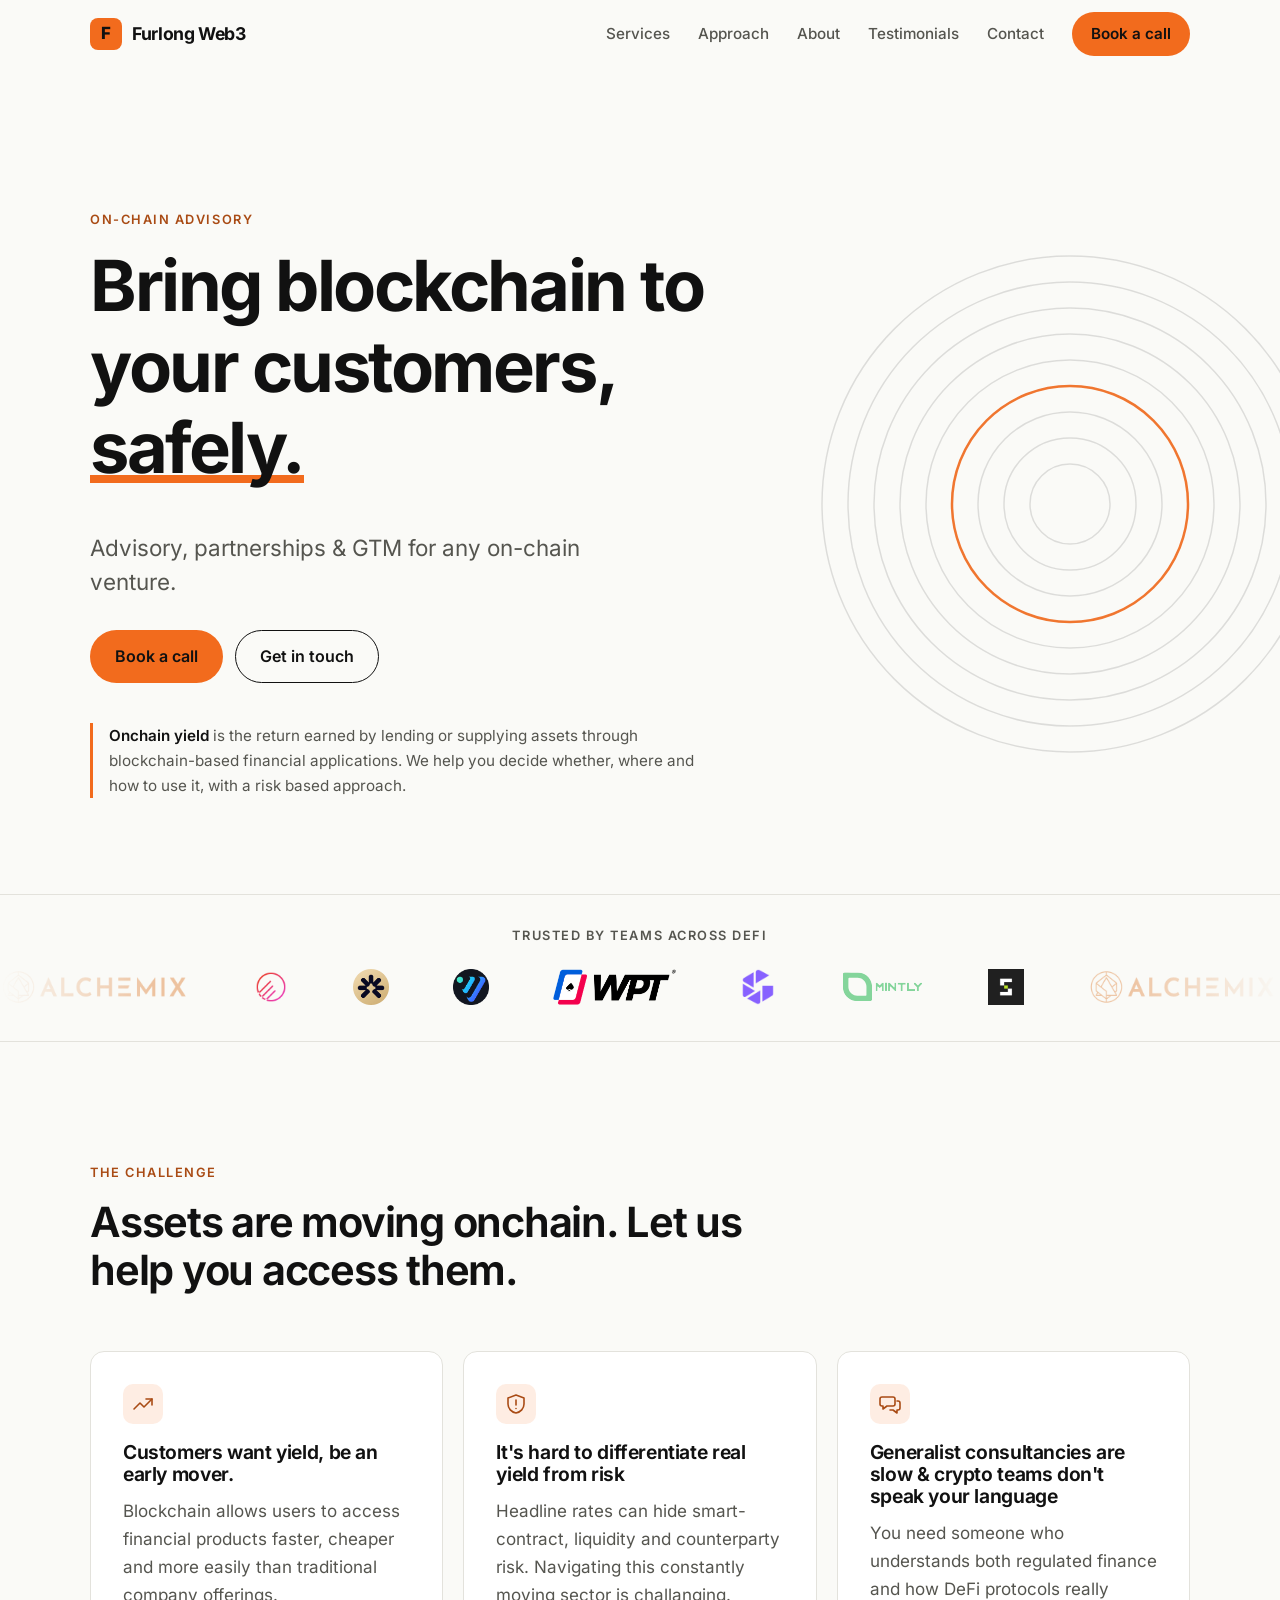
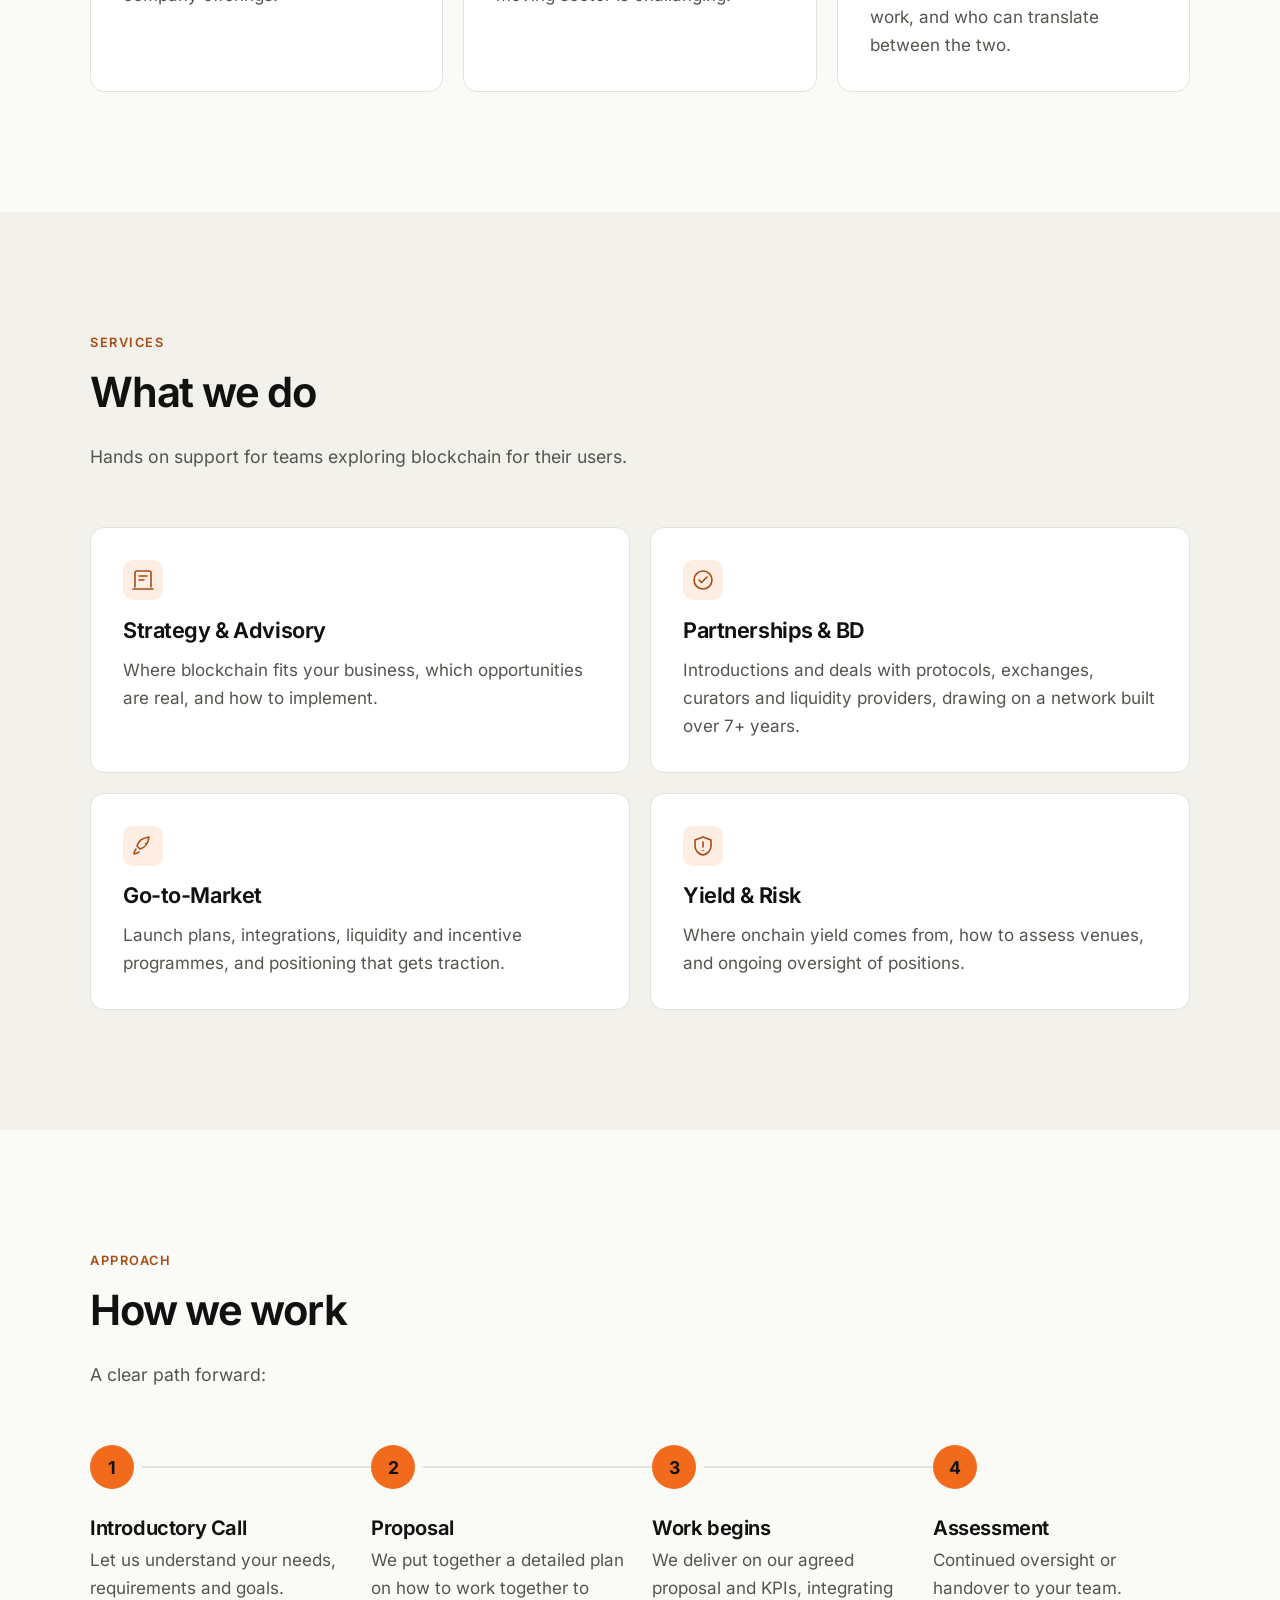
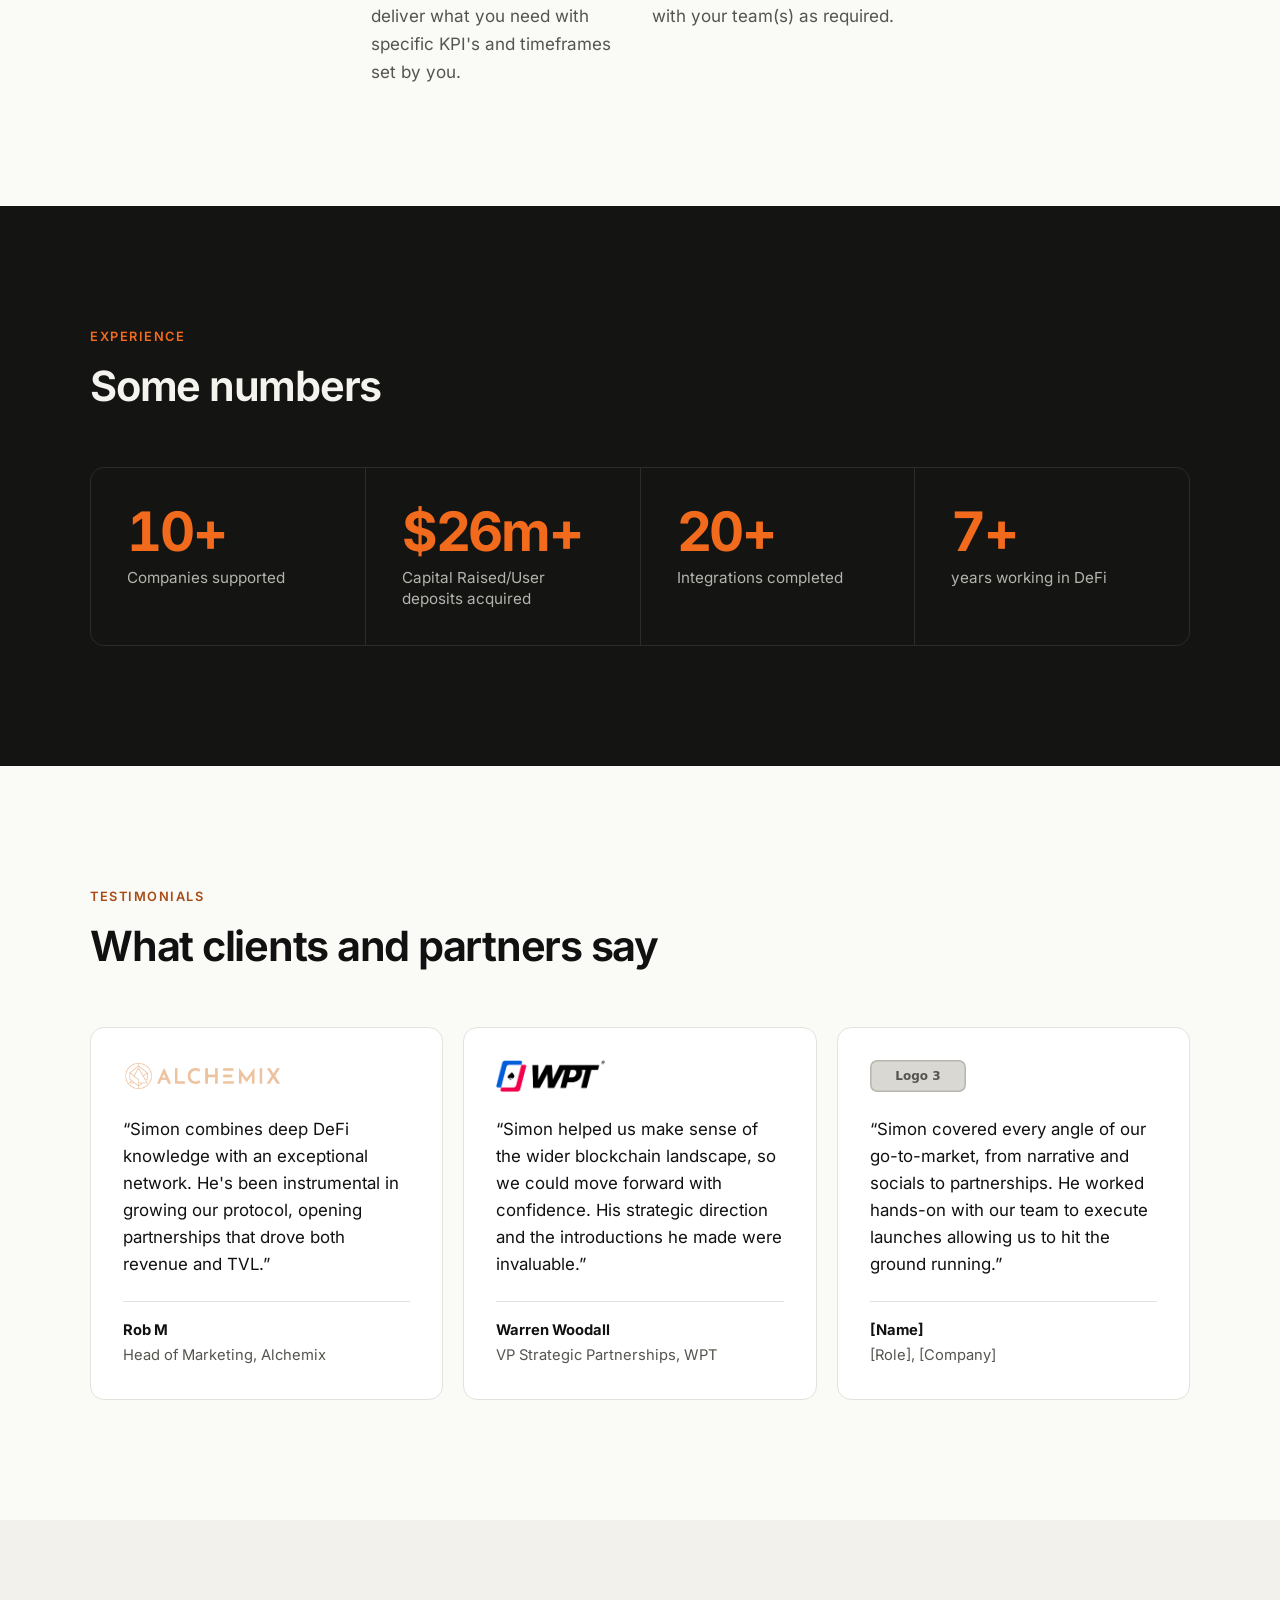
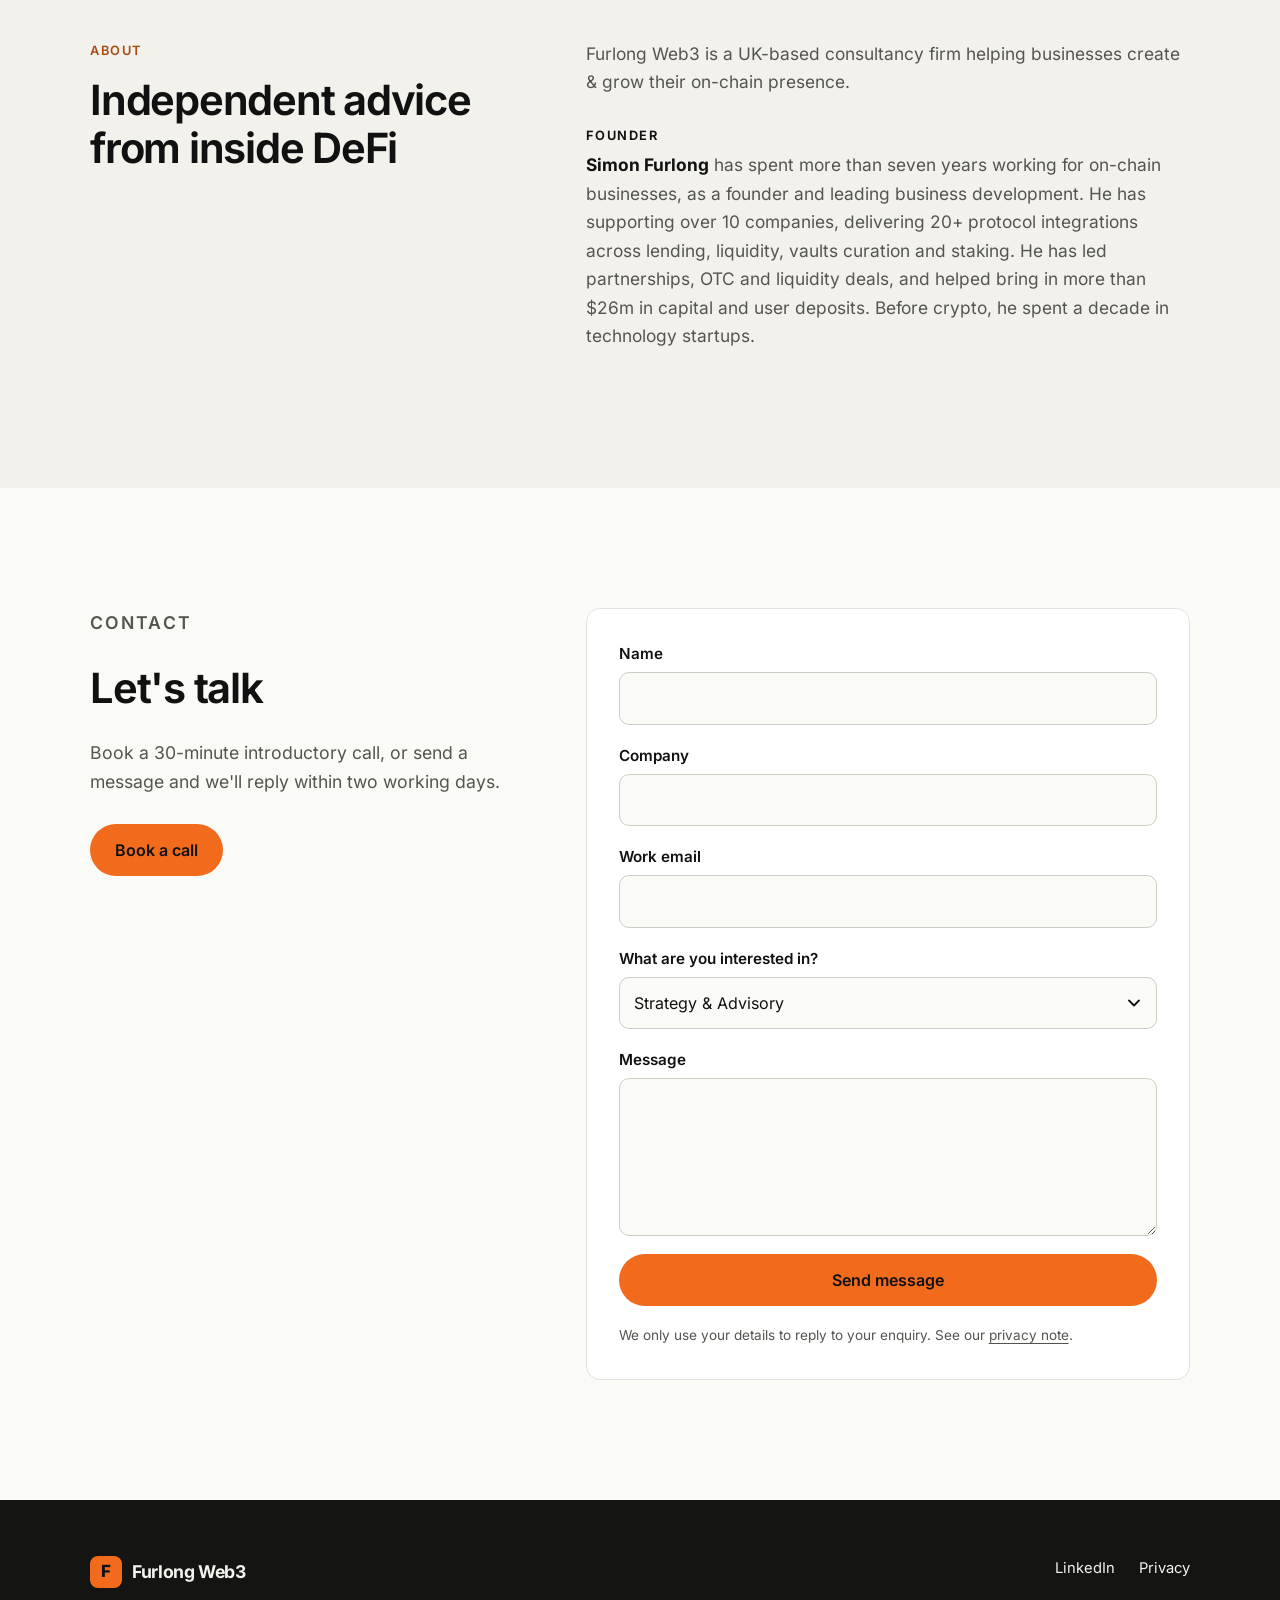
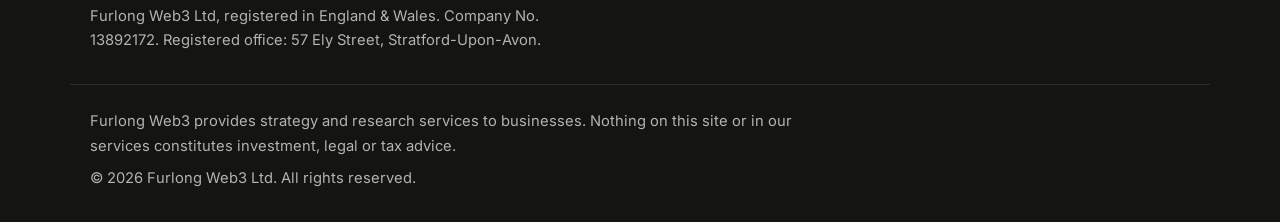
==== commit 3c6fe951: "d" ====
--- a/index.html
+++ b/index.html
@@ -154,16 +154,20 @@
             <li><img src="assets/logos/Venus.png" alt="Logo 4" width="120" height="40" decoding="async"></li>
             <li><img src="assets/logos/WPT.png" alt="Logo 5" width="120" height="40" decoding="async"></li>
             <li><img src="assets/logos/Geode.png" alt="Logo 6" width="120" height="40" decoding="async"></li>
+            <li><img src="assets/logos/mintly.svg" alt="Logo 7" width="120" height="40" decoding="async"></li>
+            <li><img src="assets/logos/skaden.jpg" alt="Logo 8" width="120" height="40" decoding="async"></li>
           </ul>
           <!-- EDIT: logos, DUPLICATE list. Keep it identical to the list above.
                aria-hidden hides it from screen readers so logos aren't read twice. -->
           <ul class="marquee-list" aria-hidden="true">
-           <li><img src="assets/logos/Alchemix.png" alt="Logo 1" width="120" height="40" decoding="async"></li>
+            <li><img src="assets/logos/Alchemix.png" alt="Logo 1" width="120" height="40" decoding="async"></li>
             <li><img src="assets/logos/ethstrat.png" alt="Logo 2" width="120" height="40" decoding="async"></li>
             <li><img src="assets/logos/Hinkal.png" alt="Logo 3" width="120" height="40" decoding="async"></li>
             <li><img src="assets/logos/Venus.png" alt="Logo 4" width="120" height="40" decoding="async"></li>
             <li><img src="assets/logos/WPT.png" alt="Logo 5" width="120" height="40" decoding="async"></li>
             <li><img src="assets/logos/Geode.png" alt="Logo 6" width="120" height="40" decoding="async"></li>
+            <li><img src="assets/logos/mintly.svg" alt="Logo 7" width="120" height="40" decoding="async"></li>
+            <li><img src="assets/logos/skaden.jpg" alt="Logo 8" width="120" height="40" decoding="async"></li>
           </ul>
         </div>
       </div>
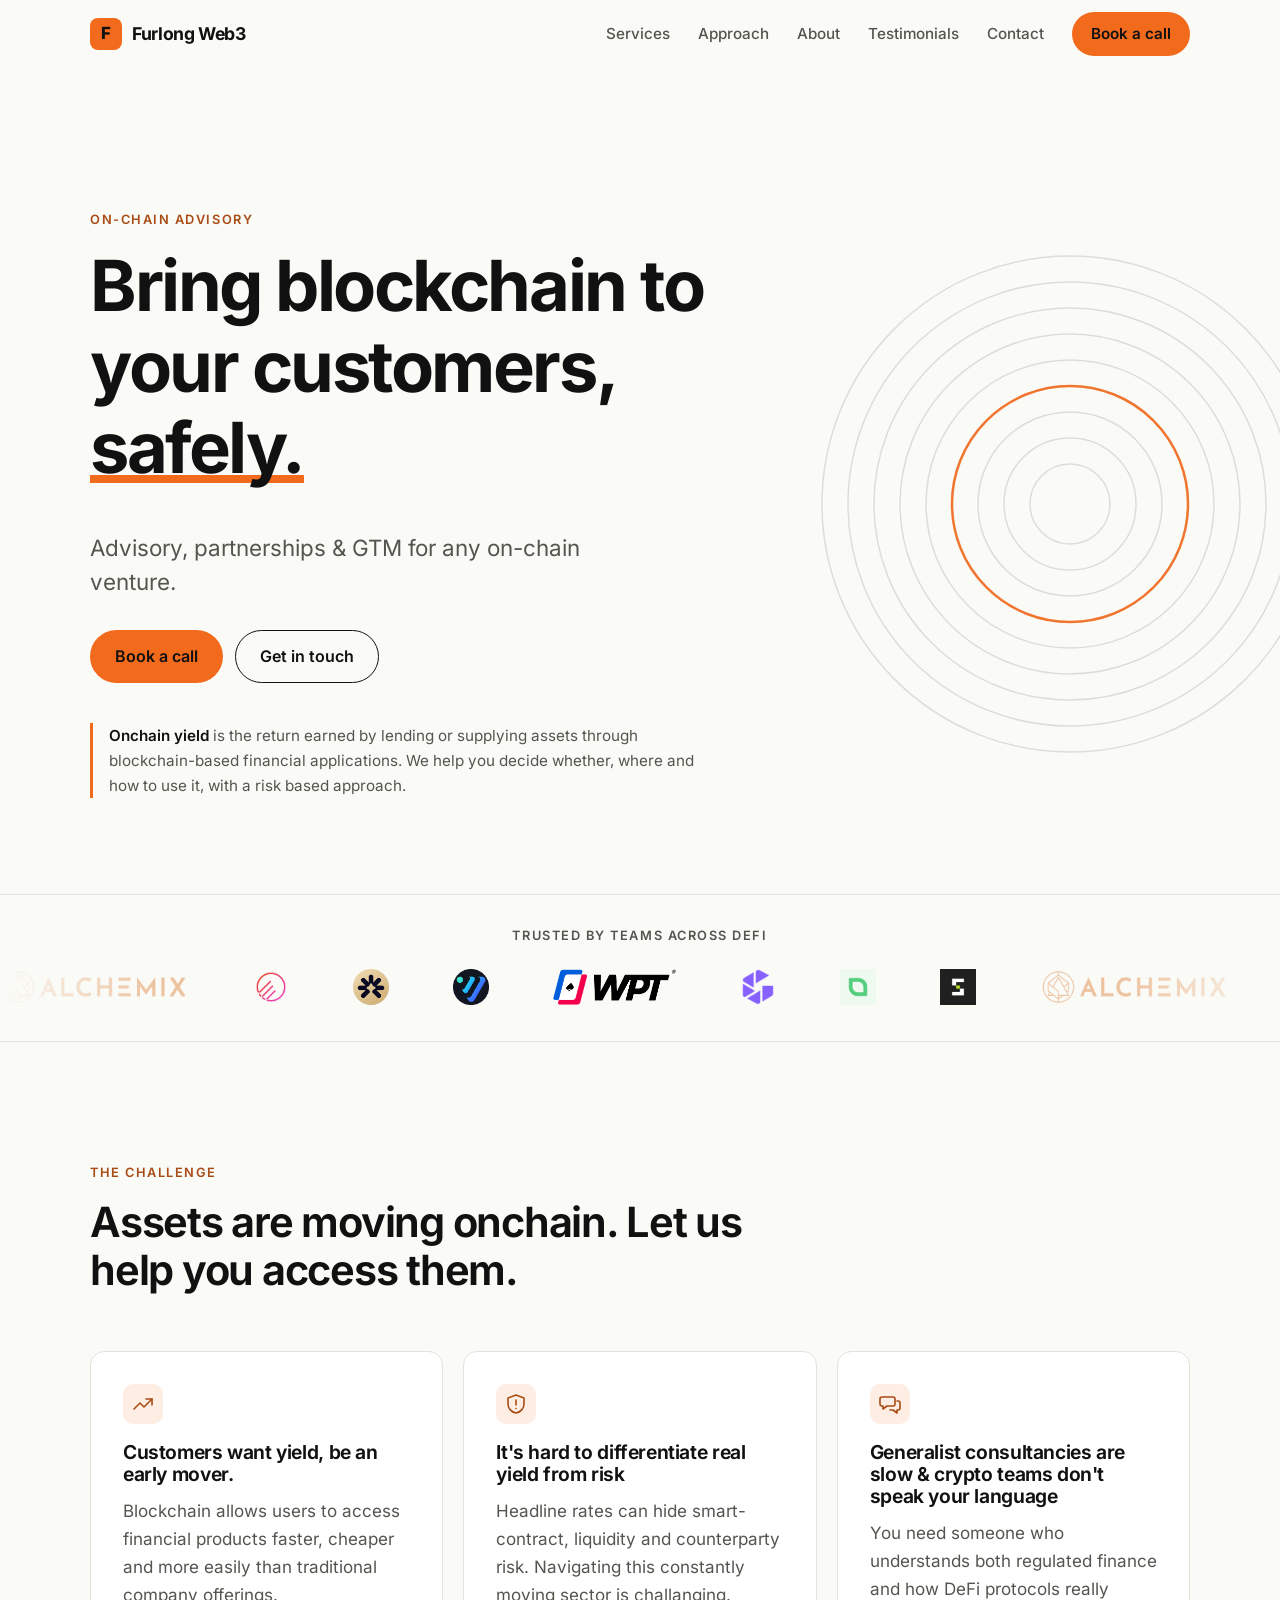
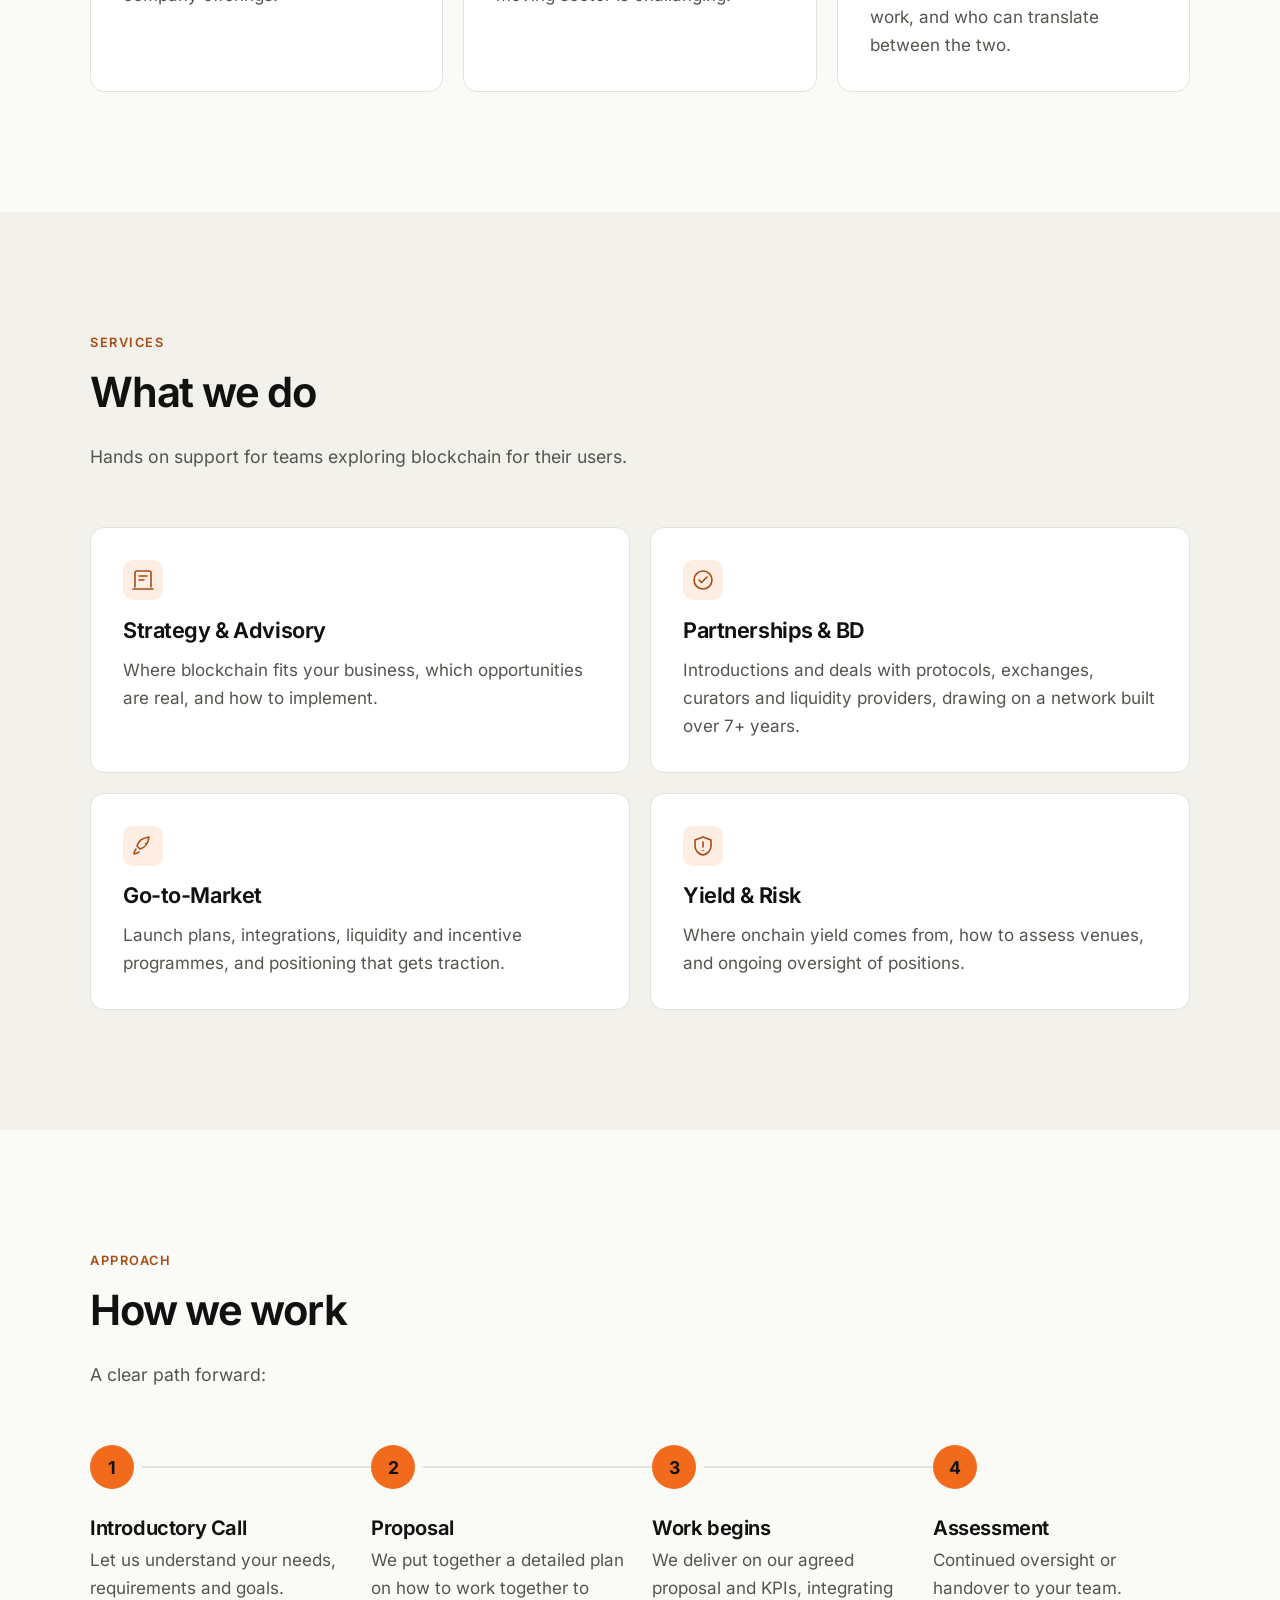
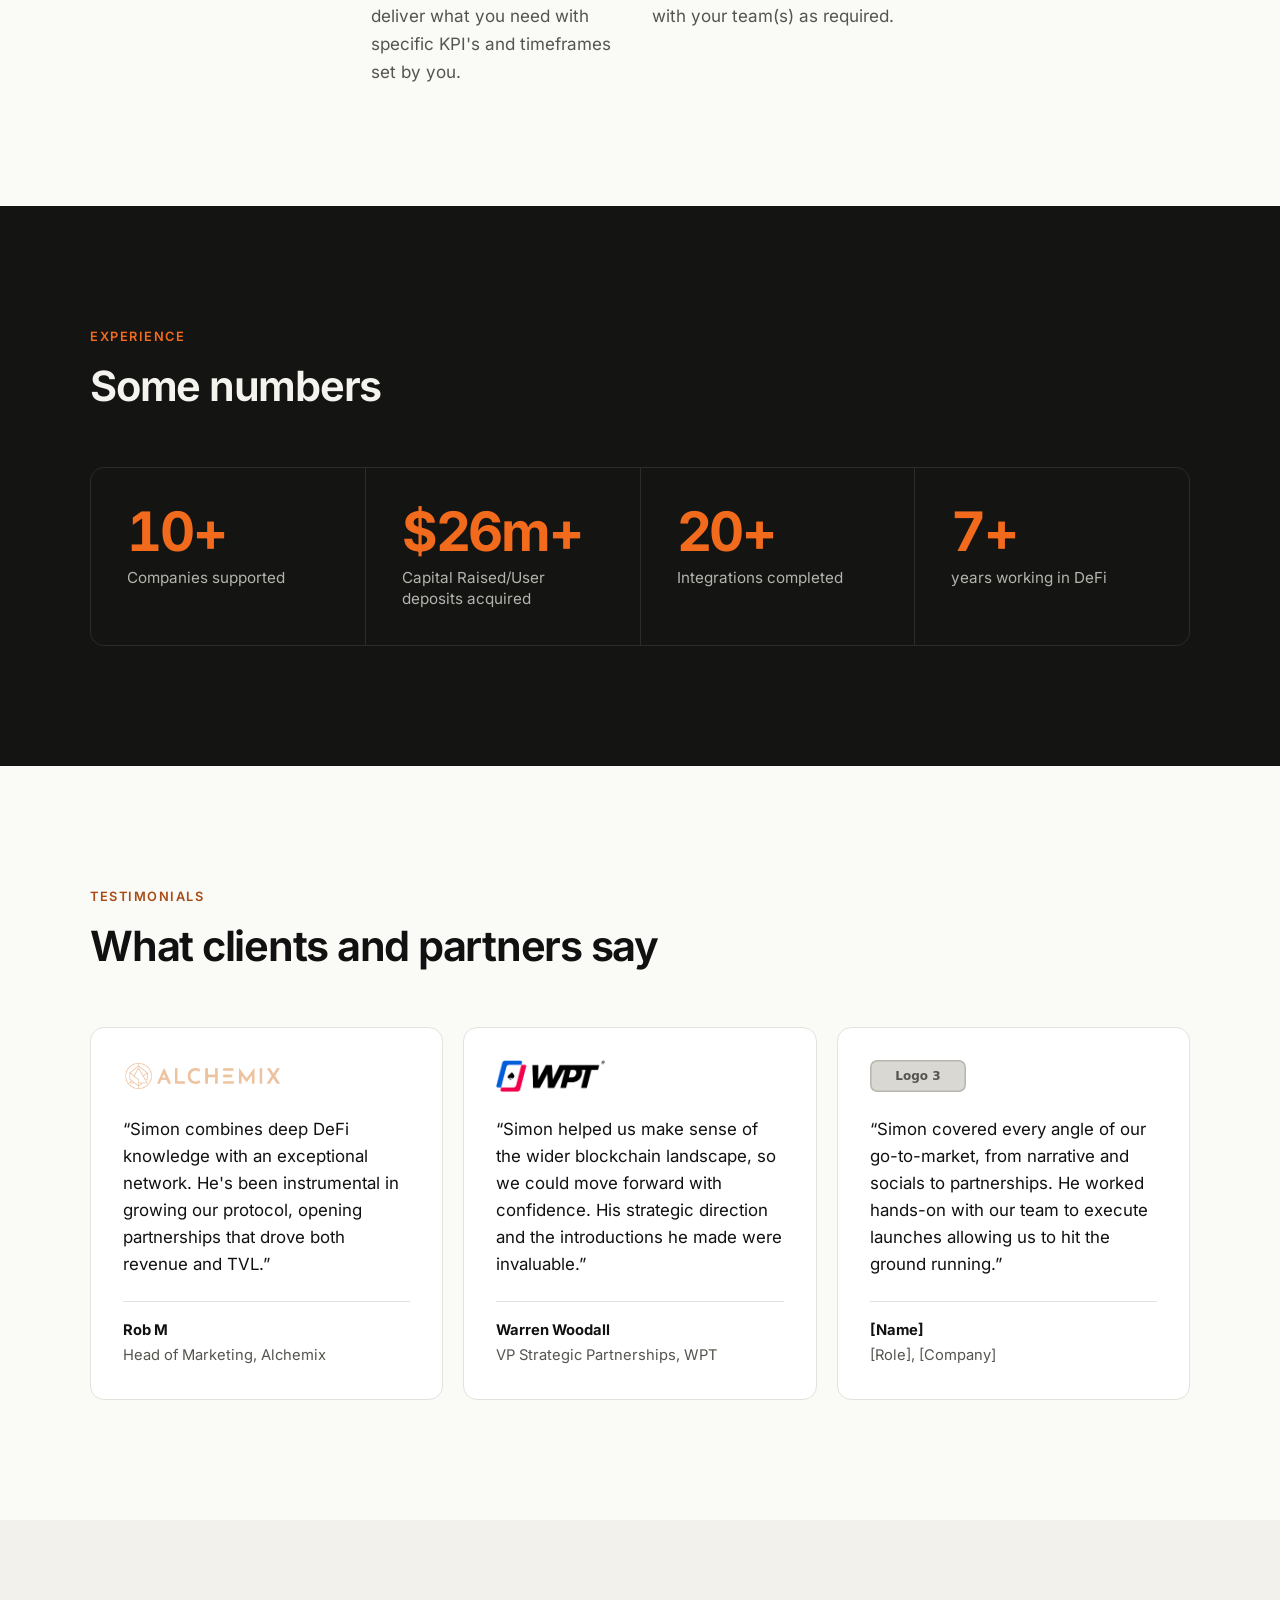
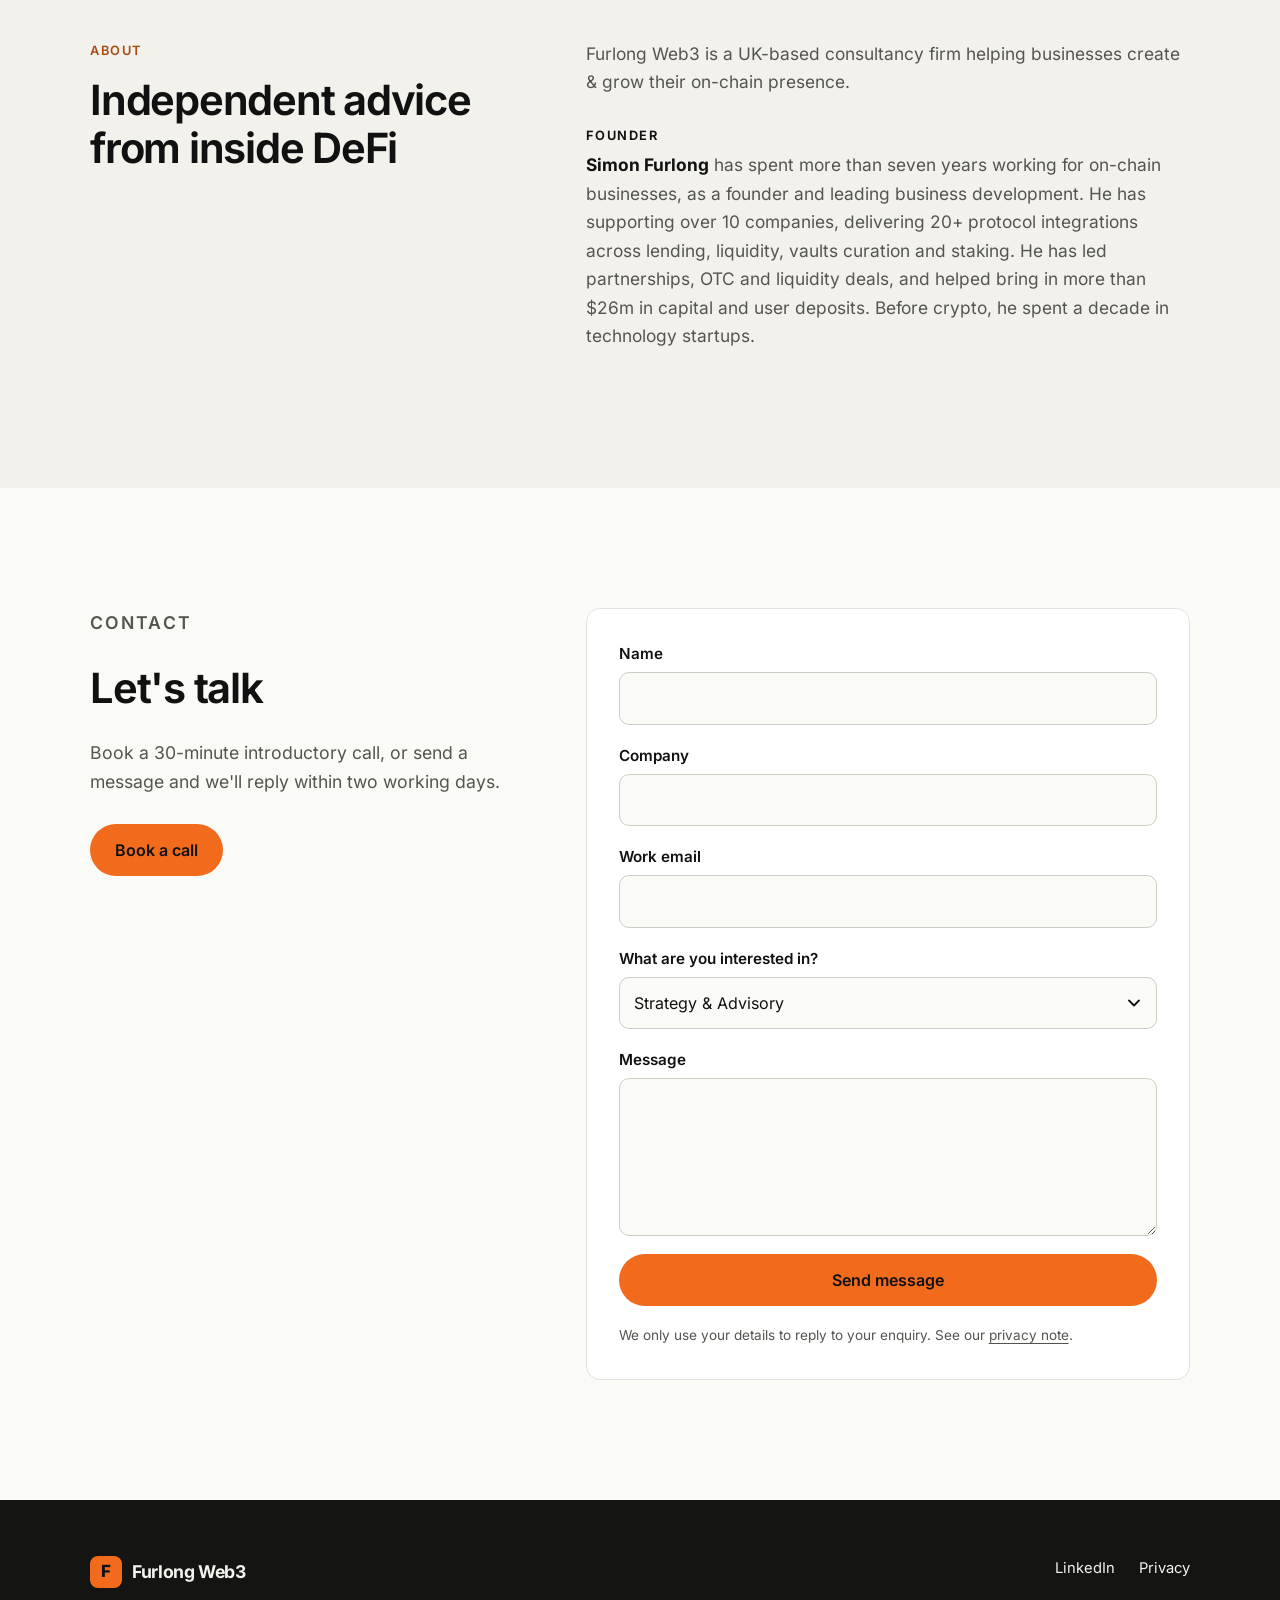
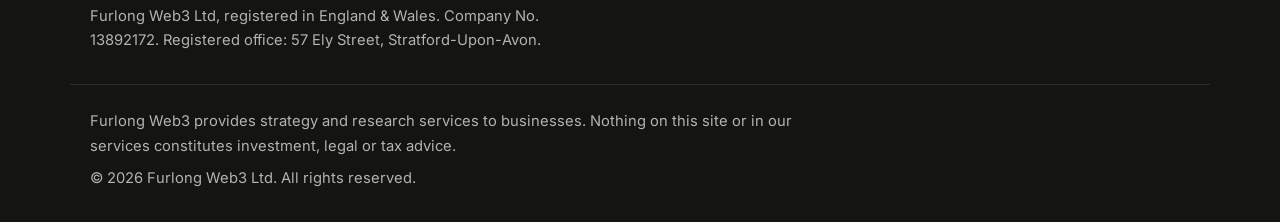
==== commit fade484e: "1q" ====
--- a/index.html
+++ b/index.html
@@ -154,7 +154,7 @@
             <li><img src="assets/logos/Venus.png" alt="Logo 4" width="120" height="40" decoding="async"></li>
             <li><img src="assets/logos/WPT.png" alt="Logo 5" width="120" height="40" decoding="async"></li>
             <li><img src="assets/logos/Geode.png" alt="Logo 6" width="120" height="40" decoding="async"></li>
-            <li><img src="assets/logos/mintly.svg" alt="Logo 7" width="120" height="40" decoding="async"></li>
+            <li><img src="assets/logos/mintly.jpg" alt="Logo 7" width="120" height="40" decoding="async"></li>
             <li><img src="assets/logos/skaden.jpg" alt="Logo 8" width="120" height="40" decoding="async"></li>
           </ul>
           <!-- EDIT: logos, DUPLICATE list. Keep it identical to the list above.
@@ -166,7 +166,7 @@
             <li><img src="assets/logos/Venus.png" alt="Logo 4" width="120" height="40" decoding="async"></li>
             <li><img src="assets/logos/WPT.png" alt="Logo 5" width="120" height="40" decoding="async"></li>
             <li><img src="assets/logos/Geode.png" alt="Logo 6" width="120" height="40" decoding="async"></li>
-            <li><img src="assets/logos/mintly.svg" alt="Logo 7" width="120" height="40" decoding="async"></li>
+            <li><img src="assets/logos/mintly.jpg" alt="Logo 7" width="120" height="40" decoding="async"></li>
             <li><img src="assets/logos/skaden.jpg" alt="Logo 8" width="120" height="40" decoding="async"></li>
           </ul>
         </div>
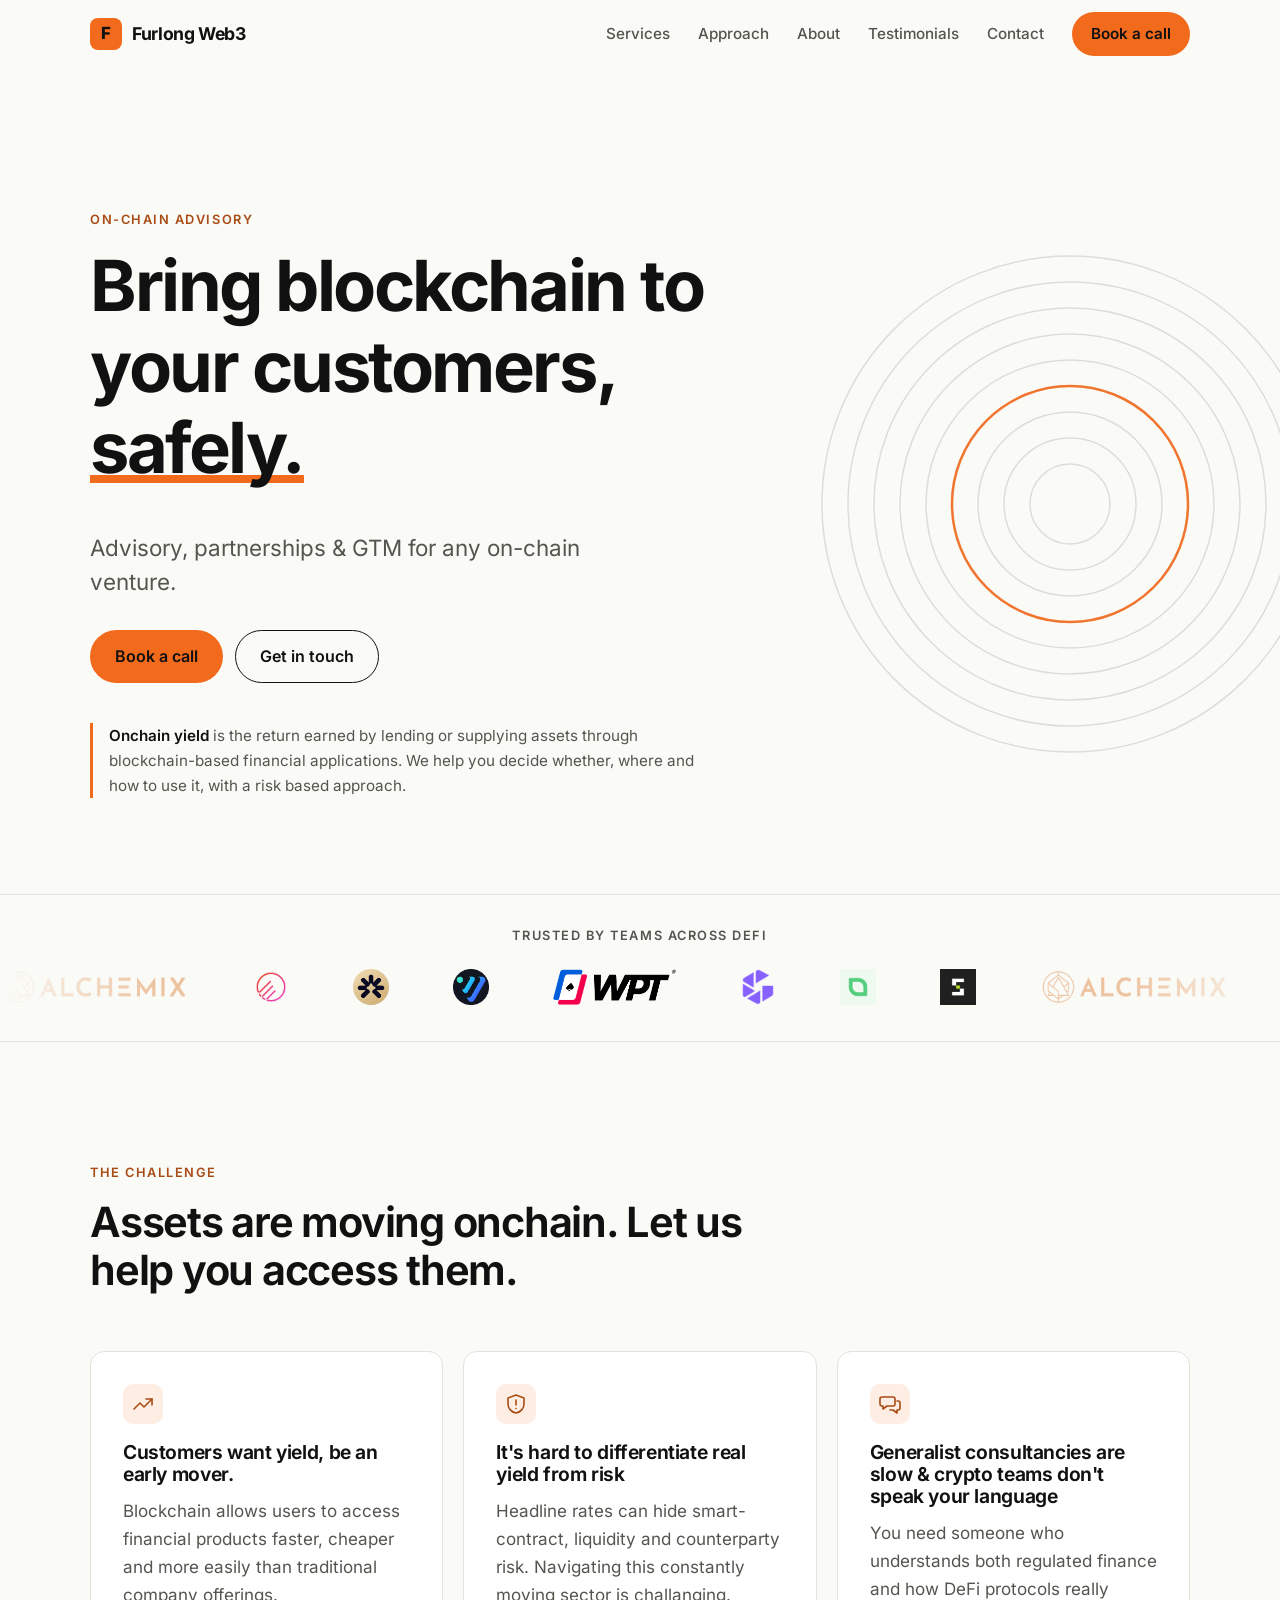
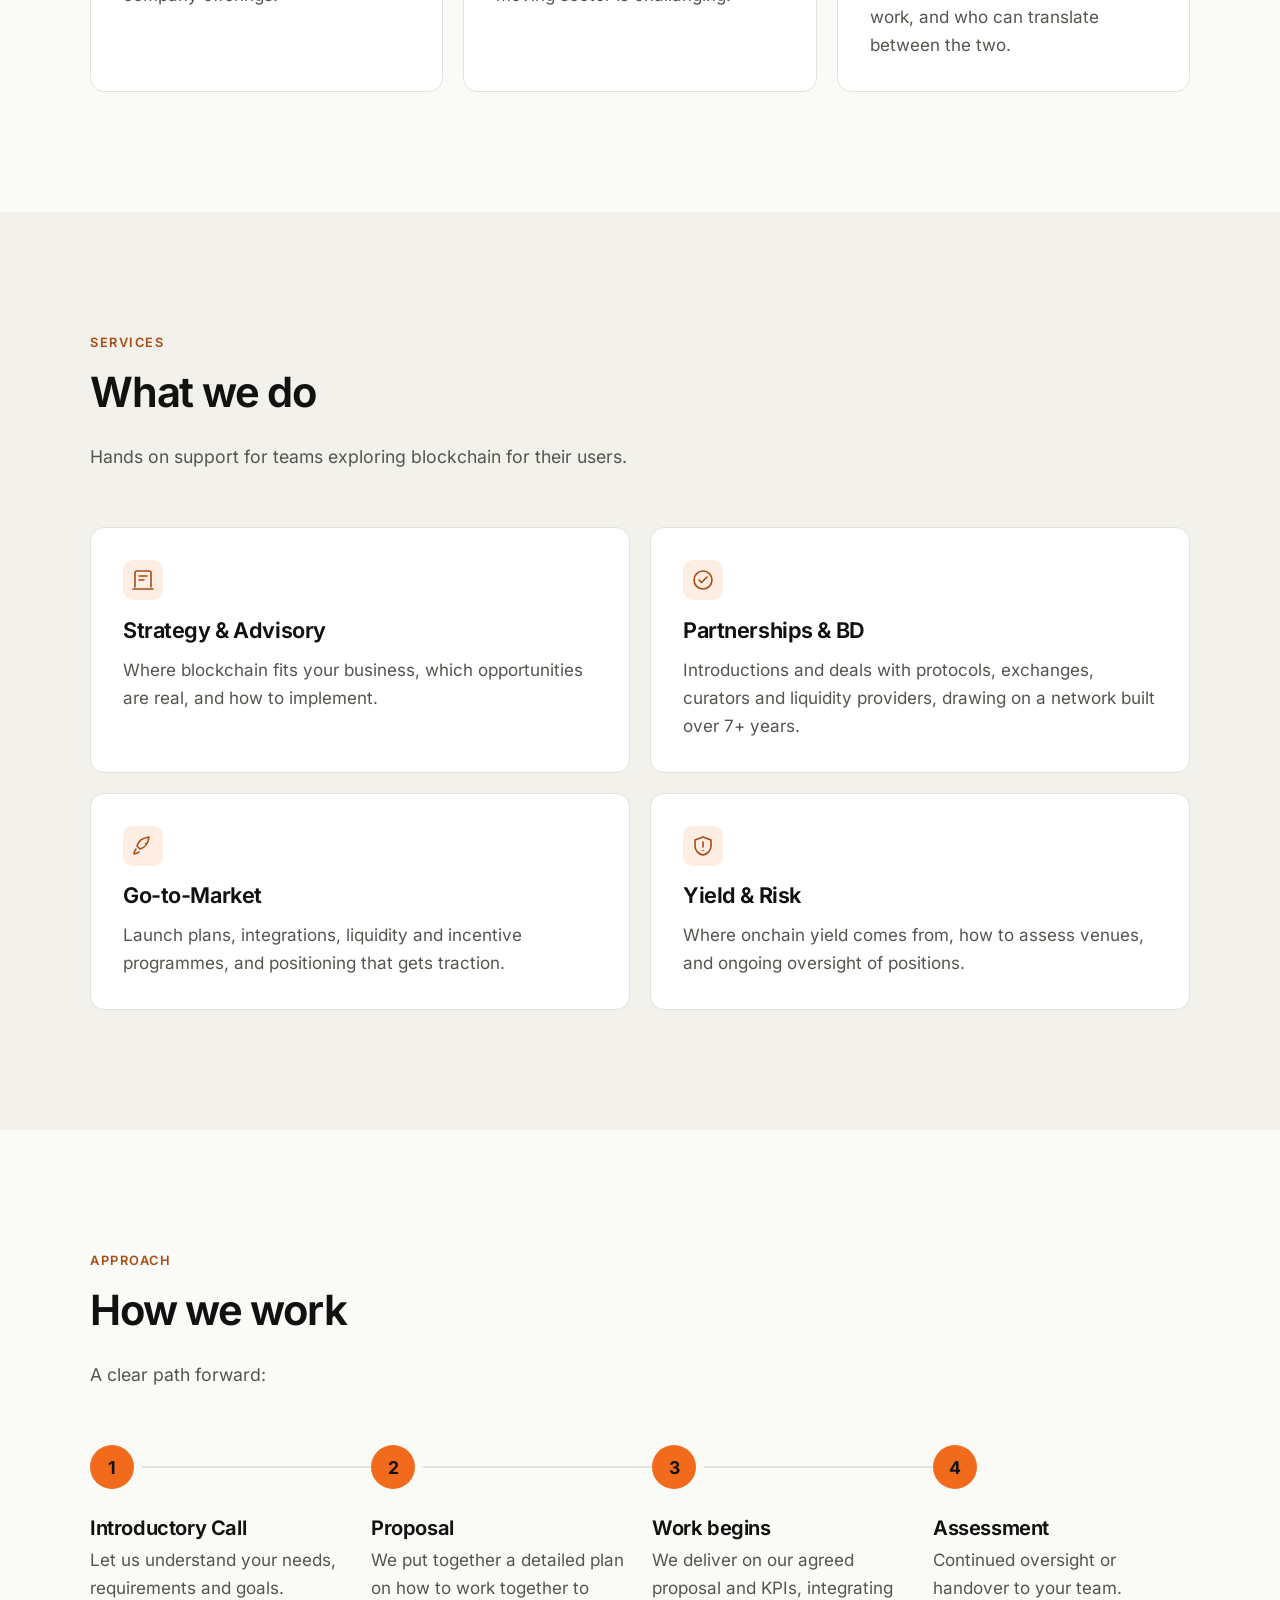
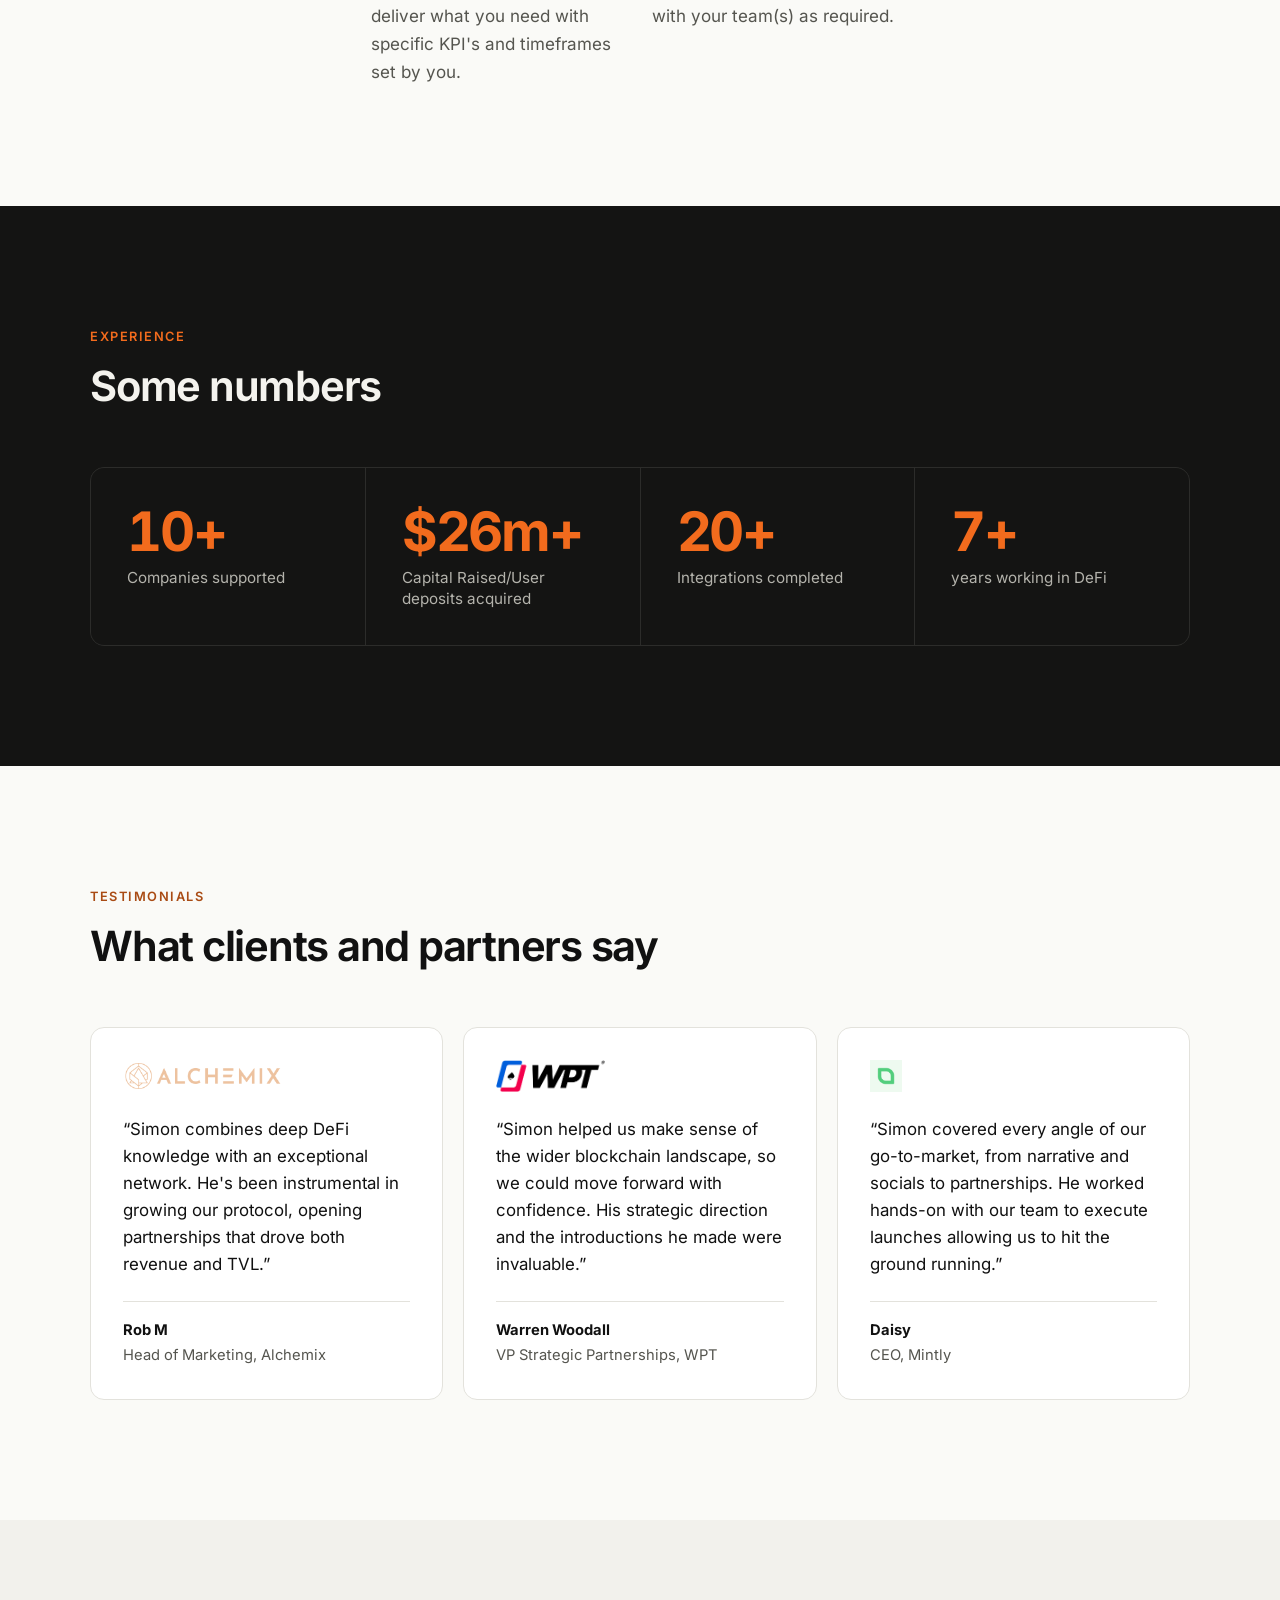
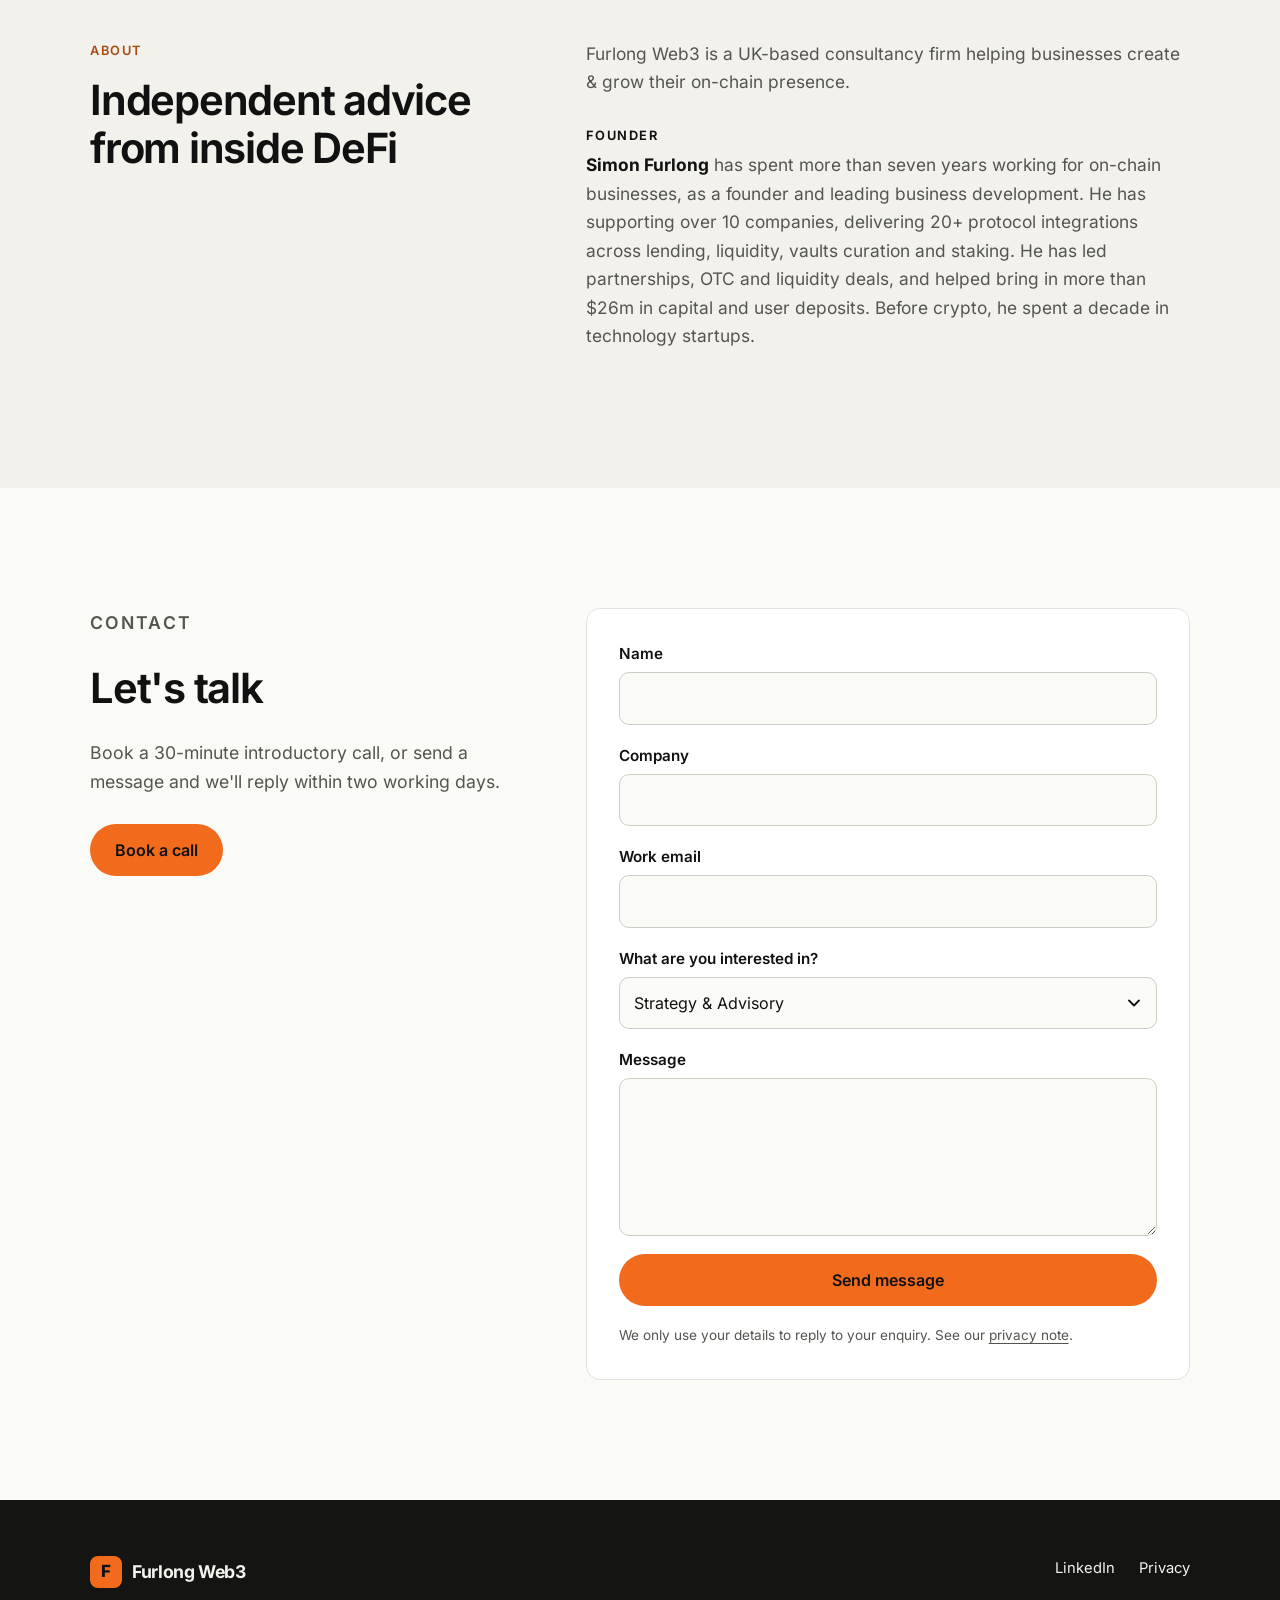
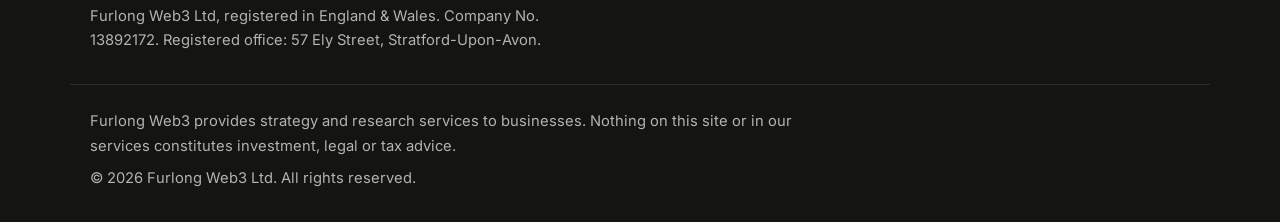
==== commit 407208cf: "Update index.html" ====
--- a/index.html
+++ b/index.html
@@ -355,11 +355,11 @@
           <!-- EDIT: testimonial 3 -->
           <figure class="card quote reveal">
             <!-- EDIT: testimonial 3 logo -->
-            <img class="quote-logo" src="assets/logos/logo-3.svg" alt="[Company] logo" width="120" height="40" loading="lazy" decoding="async">
+            <img class="quote-logo" src="assets/logos/mintly.jpg" alt="Mintly" width="120" height="40" loading="lazy" decoding="async">
             <blockquote>
               <p>“Simon covered every angle of our go-to-market, from narrative and socials to partnerships. He worked hands-on with our team to execute launches allowing us to hit the ground running.”</p>
             </blockquote>
-            <figcaption><strong>[Name]</strong><span>[Role], [Company]</span></figcaption>
+            <figcaption><strong>Daisy</strong><span>CEO, Mintly</span></figcaption>
           </figure>
         </div>
       </div>
